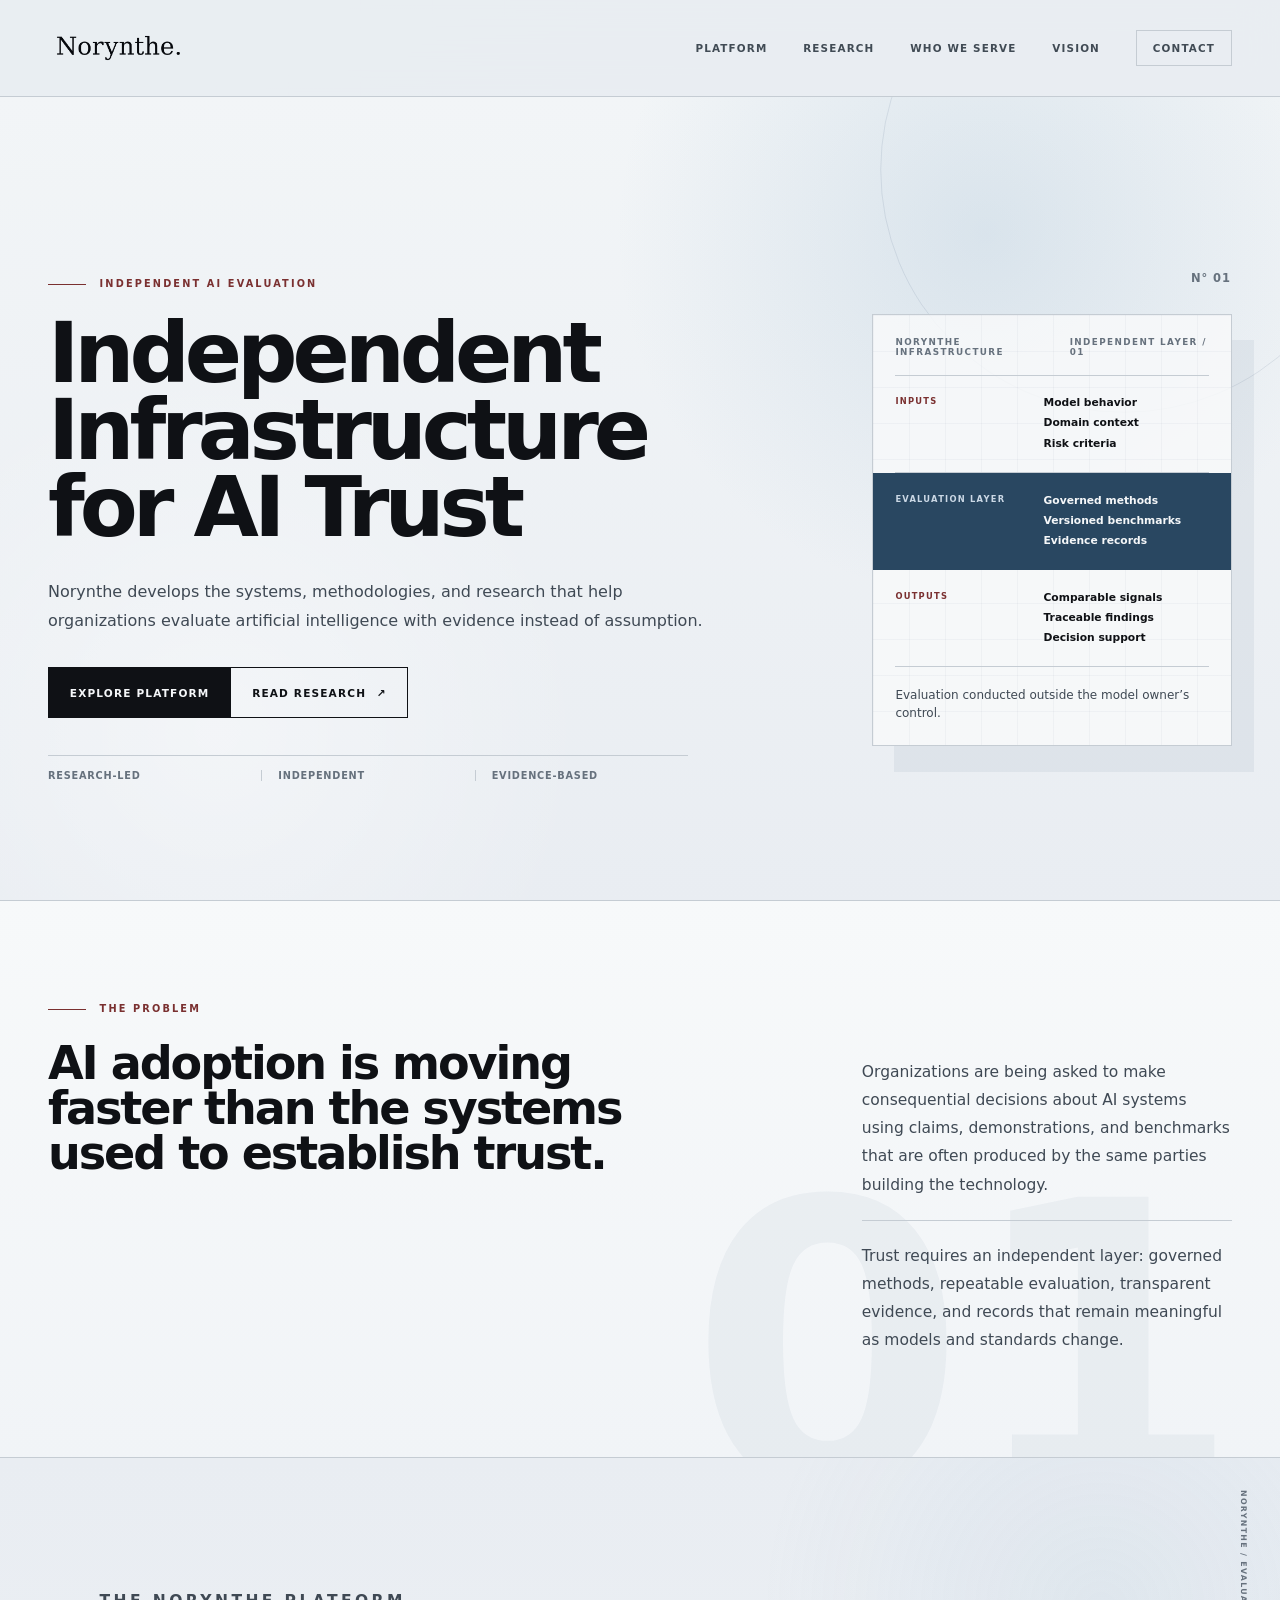
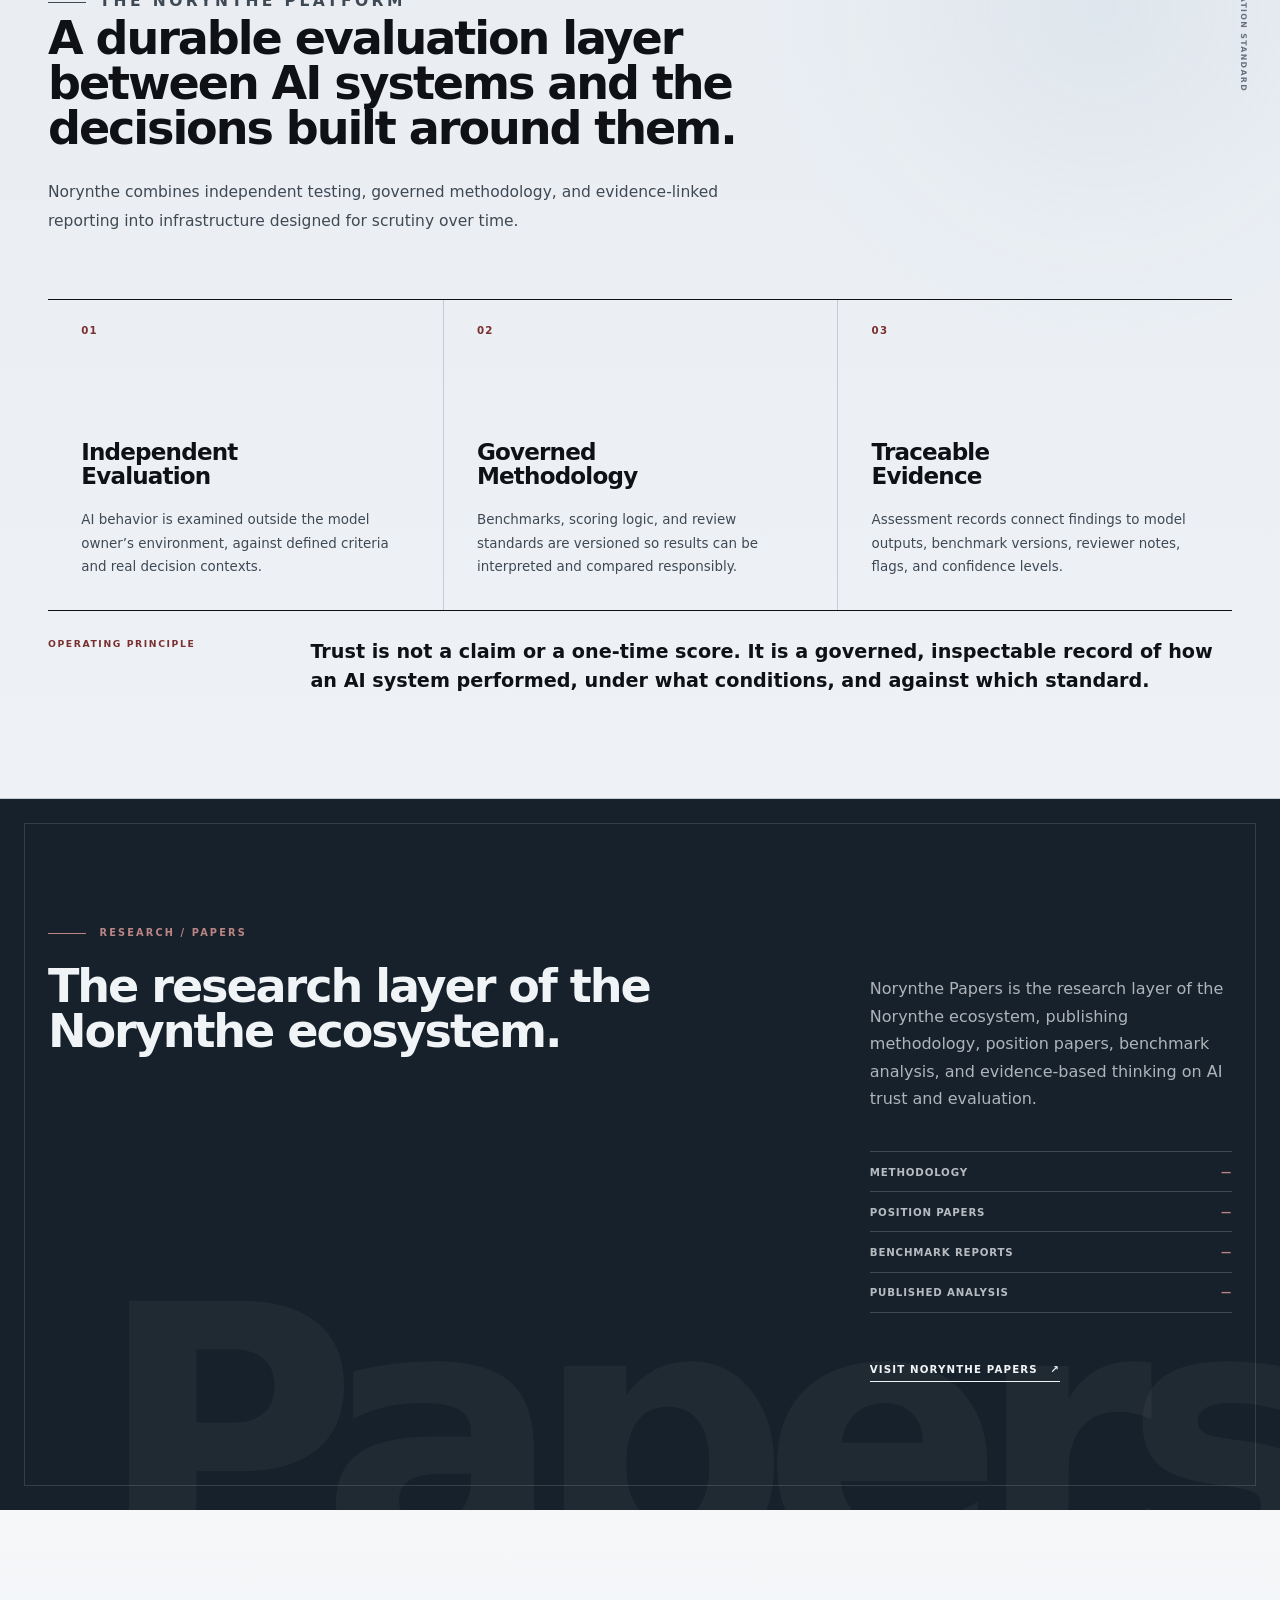
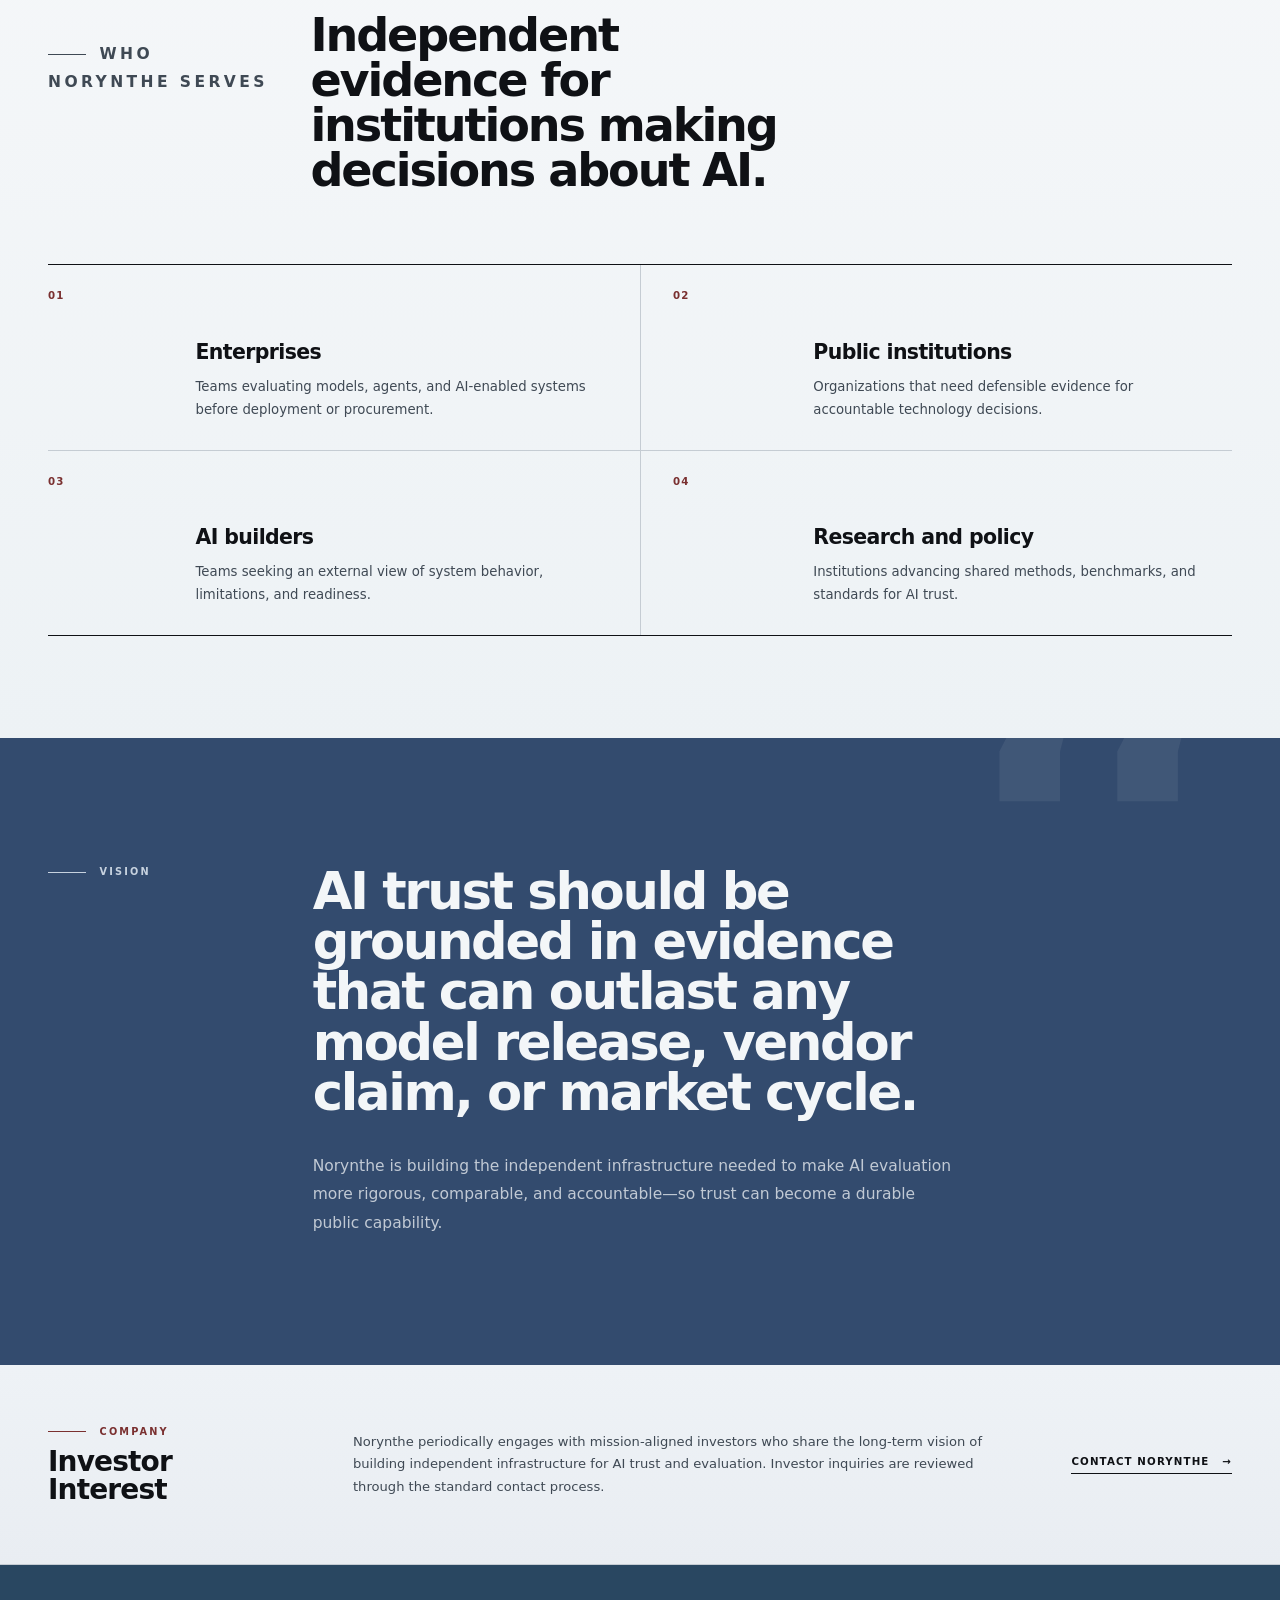
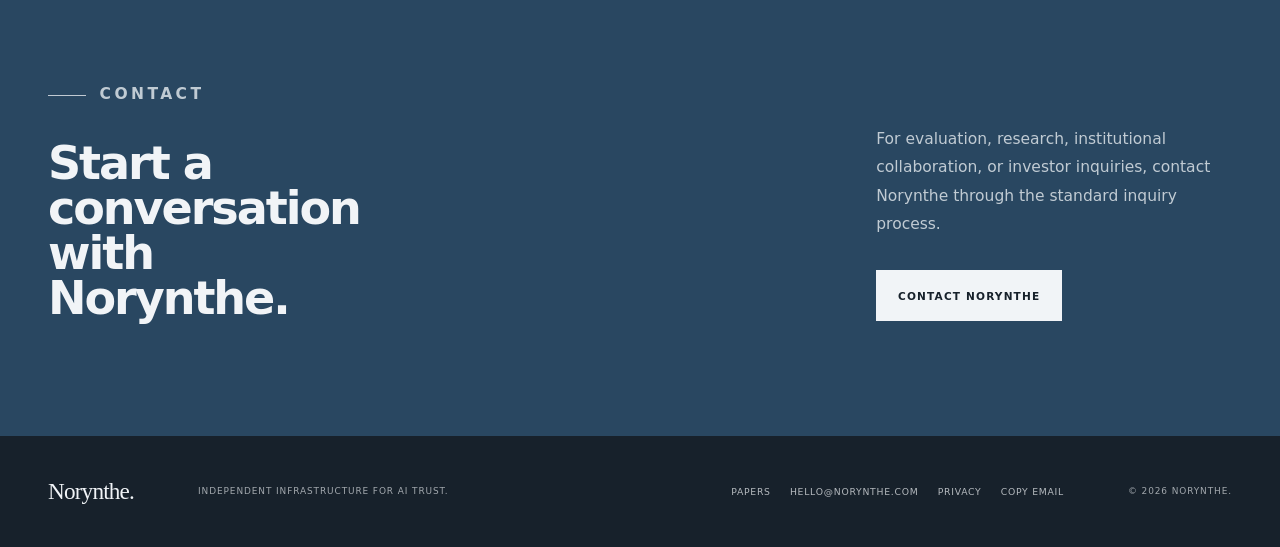
==== index.html @ 800028ca "Refresh Norynthe public ecosystem site" ====
<!DOCTYPE html>
<html lang="en">
<head>
  <meta charset="UTF-8">
  <meta name="viewport" content="width=device-width, initial-scale=1.0">
  <title>Norynthe. | Independent Infrastructure for AI Trust</title>
  <meta name="description" content="Norynthe develops independent systems, methodologies, and research that help organizations evaluate artificial intelligence with evidence instead of assumption.">
  <meta name="robots" content="index, follow, max-image-preview:large">
  <meta name="theme-color" content="#E9EDF2">
  <meta name="application-name" content="Norynthe.">
  <link rel="canonical" href="https://www.norynthe.com/">

  <meta property="og:type" content="website">
  <meta property="og:site_name" content="Norynthe.">
  <meta property="og:title" content="Norynthe. | Independent Infrastructure for AI Trust">
  <meta property="og:description" content="Independent systems, methodologies, and research for evaluating artificial intelligence with evidence instead of assumption.">
  <meta property="og:url" content="https://www.norynthe.com/">
  <meta property="og:image" content="https://www.norynthe.com/norynthe-social-card.png">
  <meta property="og:image:secure_url" content="https://www.norynthe.com/norynthe-social-card.png">
  <meta property="og:image:alt" content="Norynthe. independent AI evaluation and trust scoring">
  <meta property="og:image:width" content="1200">
  <meta property="og:image:height" content="630">

  <meta name="twitter:card" content="summary_large_image">
  <meta name="twitter:title" content="Norynthe. | Independent Infrastructure for AI Trust">
  <meta name="twitter:description" content="Independent systems, methodologies, and research for evaluating artificial intelligence with evidence instead of assumption.">
  <meta name="twitter:image" content="https://www.norynthe.com/norynthe-social-card.png">

  <link rel="icon" href="/favicon.png">
  <link rel="apple-touch-icon" href="/favicon.png">
  <link rel="manifest" href="/site.webmanifest">

  <script type="application/ld+json">
{
  "@context": "https://schema.org",
  "@graph": [
    {
      "@type": "Organization",
      "@id": "https://www.norynthe.com/#organization",
      "name": "Norynthe.",
      "alternateName": ["Norynthe", "Norynthe AI", "Norynthe.Score"],
      "url": "https://www.norynthe.com/",
      "logo": {
        "@type": "ImageObject",
        "@id": "https://www.norynthe.com/#logo",
        "url": "https://www.norynthe.com/Norynthe_master.png",
        "contentUrl": "https://www.norynthe.com/Norynthe_master.png",
        "width": 1039,
        "height": 263,
        "caption": "Norynthe. logo"
      },
      "image": {
        "@type": "ImageObject",
        "@id": "https://www.norynthe.com/#social-card",
        "url": "https://www.norynthe.com/norynthe-social-card.png",
        "contentUrl": "https://www.norynthe.com/norynthe-social-card.png",
        "width": 1200,
        "height": 630,
        "caption": "Norynthe. independent AI evaluation and trust scoring"
      },
      "description": "Norynthe develops independent systems, methodologies, and research that help organizations evaluate artificial intelligence with evidence instead of assumption.",
      "slogan": "Independent infrastructure for AI trust.",
      "foundingDate": "2026",
      "email": "mailto:hello@norynthe.com",
      "areaServed": "Global",
      "knowsAbout": [
        "Artificial Intelligence",
        "AI evaluation",
        "AI governance",
        "AI trust scoring",
        "Outside-the-model evaluation",
        "Model comparison",
        "Benchmark-driven evaluation",
        "Benchmark bank",
        "Versioned scoring logic",
        "AI assessment records",
        "AI accountability",
        "Model ranking",
        "AI reporting",
        "Trust infrastructure",
        "Governable intelligence"
      ],
      "founder": {
        "@type": "Person",
        "@id": "https://www.alanmotley.com/#person",
        "name": "Alan Motley",
        "url": "https://www.alanmotley.com/",
        "jobTitle": ["Creative Technologist", "AI Systems Strategist", "Engineer", "Founder"],
        "sameAs": [
          "https://www.linkedin.com/in/alanmotley/",
          "https://medium.com/@alanmotley",
          "https://muckrack.com/alanmotley",
          "https://www.instagram.com/alanmotley"
        ]
      },
      "sameAs": [
        "https://www.linkedin.com/company/norynthe",
        "https://papers.norynthe.com/",
        "https://www.alanmotley.com/"
      ],
      "contactPoint": [
        {
          "@type": "ContactPoint",
          "contactType": "general inquiries",
          "email": "hello@norynthe.com",
          "url": "https://www.norynthe.com/"
        }
      ]
    },
    {
      "@type": "SoftwareApplication",
      "@id": "https://www.norynthe.com/#norynthe-score",
      "name": "Norynthe.Score",
      "applicationCategory": "AI Evaluation Software",
      "operatingSystem": "Web",
      "url": "https://www.norynthe.com/",
      "description": "Norynthe.Score is a trust-scoring and model evaluation system for comparing AI models through governed benchmark versions, scoring dimensions, public trust signals, and traceable assessment records.",
      "creator": { "@id": "https://www.norynthe.com/#organization" },
      "publisher": { "@id": "https://www.norynthe.com/#organization" }
    },
    {
      "@type": "Service",
      "@id": "https://www.norynthe.com/#ai-evaluation-service",
      "name": "Independent AI Evaluation and Trust Scoring",
      "serviceType": "AI model evaluation, trust scoring, benchmark comparison, and governance-ready reporting",
      "provider": { "@id": "https://www.norynthe.com/#organization" },
      "areaServed": "Global",
      "description": "Norynthe. provides independent AI evaluation and trust scoring for organizations that need outside-the-model model comparison, benchmark-driven evaluation, traceable assessment records, and accountability signals."
    },
    {
      "@type": "WebSite",
      "@id": "https://www.norynthe.com/#website",
      "url": "https://www.norynthe.com/",
      "name": "Norynthe.",
      "alternateName": ["Norynthe"],
      "publisher": { "@id": "https://www.norynthe.com/#organization" },
      "inLanguage": "en"
    },
    {
      "@type": "WebPage",
      "@id": "https://www.norynthe.com/#webpage",
      "url": "https://www.norynthe.com/",
      "name": "Norynthe. | Independent Infrastructure for AI Trust",
      "description": "Norynthe develops independent systems, methodologies, and research that help organizations evaluate artificial intelligence with evidence instead of assumption.",
      "isPartOf": { "@id": "https://www.norynthe.com/#website" },
      "about": { "@id": "https://www.norynthe.com/#organization" },
      "primaryImageOfPage": { "@id": "https://www.norynthe.com/#social-card" },
      "mainEntity": { "@id": "https://www.norynthe.com/#organization" },
      "inLanguage": "en"
    }
  ]
}
  </script>
  <style>
    :root {
      --bg: #E9EDF2;
      --ink: #0F1115;
      --muted: #58616A;
      --muted-2: #6B747E;
      --slate: #334B6E;
      --pine: #36554A;
      --signal: #7A3030;
      --line: rgba(15, 17, 21, 0.08);
      --logo-width: min(72vw, 640px);
      --hero-measure: min(100%, 980px);
    }

    * { box-sizing: border-box; }

    html,
    body {
      margin: 0;
      min-height: 100%;
      width: 100%;
      color: var(--ink);
      font-family: Inter, ui-sans-serif, system-ui, -apple-system, BlinkMacSystemFont, "Segoe UI", sans-serif;
      background: var(--bg);
    }

    body {
      position: relative;
      overflow-x: hidden;
      background:
        radial-gradient(circle at 72% 18%, rgba(143, 177, 203, 0.20), transparent 30%),
        radial-gradient(circle at 24% 86%, rgba(184, 167, 106, 0.12), transparent 26%),
        radial-gradient(circle at 50% 52%, rgba(255, 255, 255, 0.18), transparent 24%),
        radial-gradient(circle at 50% 50%, rgba(255, 255, 255, 0.34), transparent 42%),
        linear-gradient(180deg, #EFF3F6 0%, #E9EDF2 48%, #EEF2F6 100%);
      isolation: isolate;
    }

    body::before {
      content: "";
      position: fixed;
      inset: 0;
      background-image:
        linear-gradient(rgba(15, 17, 21, 0.018) 1px, transparent 1px),
        linear-gradient(90deg, rgba(15, 17, 21, 0.018) 1px, transparent 1px);
      background-size: 72px 72px;
      opacity: 0.85;
      pointer-events: none;
      z-index: 0;
    }

    .sr-only {
      position: absolute !important;
      width: 1px !important;
      height: 1px !important;
      padding: 0 !important;
      margin: -1px !important;
      overflow: hidden !important;
      clip: rect(0, 0, 0, 0) !important;
      white-space: nowrap !important;
      border: 0 !important;
    }

    .field {
      position: fixed;
      inset: 0;
      overflow: hidden;
      z-index: 0;
      pointer-events: none;
    }

    .page {
      position: relative;
      z-index: 1;
      width: 100%;
      min-height: 100dvh;
      padding: 1rem 1.4rem 1rem;
      display: grid;
      grid-template-rows: auto 1fr auto;
      pointer-events: none;
    }

    .topline,
    .footer {
      display: flex;
      justify-content: space-between;
      align-items: center;
      gap: 1rem;
      font-size: 0.68rem;
      letter-spacing: 0.22em;
      text-transform: uppercase;
      color: var(--muted);
    }

    .topline,
    .hero,
    .footer,
    .lockup,
    .logo-shell,
    .company-surface {
      pointer-events: auto;
    }

    .topline {
      margin-bottom: 0.15rem;
    }

    .topline .status {
      color: var(--signal);
      display: inline-flex;
      align-items: center;
      gap: 0.65rem;
      text-shadow: 0 0 12px rgba(122, 48, 48, 0.08);
    }

    .status-dot {
      width: 8px;
      height: 8px;
      border-radius: 999px;
      background: var(--signal);
      animation: blink 1.2s steps(1, end) infinite;
      box-shadow: 0 0 0 4px rgba(122, 48, 48, 0.06);
    }

    .hero {
      display: grid;
      place-items: center;
      align-content: center;
      min-height: 100%;
      position: relative;
      padding: 0;
    }

    .lockup {
      position: relative;
      display: grid;
      place-items: center;
      gap: 0.9rem;
      text-align: center;
      padding: 0.4rem 1.8rem 0.5rem;
      transform: none;
      width: var(--hero-measure);
    }

    .lockup::before,
    .lockup::after {
      content: "";
      position: absolute;
      top: 50%;
      width: min(10vw, 96px);
      height: 1px;
      background: linear-gradient(90deg, rgba(51, 75, 110, 0.18), transparent);
      opacity: 0.52;
      transform: translateY(-50%);
      pointer-events: none;
    }

    .lockup::before {
      left: -1.2rem;
    }

    .lockup::after {
      right: -1.2rem;
      transform: translateY(-50%) rotate(180deg);
      background: linear-gradient(90deg, rgba(122, 48, 48, 0.18), transparent);
    }

    .logo-shell {
      position: relative;
      display: inline-block;
      line-height: 0;
      isolation: isolate;
    }

    .logo-shell::before {
      content: "";
      position: absolute;
      left: 50%;
      bottom: -16px;
      width: min(44vw, 340px);
      height: 16px;
      transform: translateX(-50%);
      background: radial-gradient(ellipse at center, rgba(15, 17, 21, 0.14), rgba(15, 17, 21, 0) 72%);
      filter: blur(16px);
      z-index: 0;
      pointer-events: none;
    }

    .logo-shell::after {
      content: "";
      position: absolute;
      inset: -1rem -1.8rem;
      border: 1px solid rgba(51, 75, 110, 0.05);
      border-radius: 999px;
      z-index: 0;
      opacity: 0.56;
      animation: breathe 18s ease-in-out infinite;
      pointer-events: none;
      mask-image: radial-gradient(circle at center, transparent 44%, black 78%);
    }

    .logo-wrap {
      position: relative;
      z-index: 2;
      display: inline-flex;
      align-items: flex-end;
      justify-content: center;
    }

    .logo-wrap::before,
    .logo-wrap::after {
      content: "";
      position: absolute;
      top: 50%;
      width: 12px;
      height: 12px;
      transform: translateY(-50%);
      border-radius: 999px;
      border: 1px solid rgba(51, 75, 110, 0.14);
      opacity: 0.45;
    }

    .logo-wrap::before {
      left: -34px;
    }

    .logo-wrap::after {
      right: -34px;
      border-color: rgba(122, 48, 48, 0.16);
    }

    .logo {
      display: block;
      width: var(--logo-width);
      max-width: 100%;
      height: auto;
      object-fit: contain;
      filter: drop-shadow(0 18px 30px rgba(15, 17, 21, 0.06));
    }

    .logo-fallback {
      display: none;
      margin: 0;
      font-size: 5.6rem;
      line-height: 0.9;
      font-weight: 700;
      letter-spacing: 0;
      color: var(--ink);
    }

    .subline {
      max-width: 50rem;
      margin: 0;
      font-size: 0.7rem;
      line-height: 1.48;
      letter-spacing: 0.22em;
      text-transform: uppercase;
      color: var(--muted);
      text-wrap: balance;
      text-shadow: 0 1px 0 rgba(255, 255, 255, 0.2);
    }

    .hero-divider {
      width: min(100%, 540px);
      height: 1px;
      background: linear-gradient(
        90deg,
        rgba(51, 75, 110, 0),
        rgba(51, 75, 110, 0.16) 18%,
        rgba(122, 48, 48, 0.14) 50%,
        rgba(51, 75, 110, 0.16) 82%,
        rgba(51, 75, 110, 0)
      );
      opacity: 0.78;
    }

    .company-surface {
      width: min(calc(100% - 24px), 1040px);
      margin: 0.9rem auto 0;
      padding: 20px 22px 15px;
      border-radius: 28px;
      border: 1px solid var(--line);
      background:
        linear-gradient(180deg, rgba(255,255,255,0.95), rgba(255,255,255,0.885)),
        radial-gradient(circle at top right, rgba(51, 75, 110, 0.05), transparent 30%),
        radial-gradient(circle at bottom left, rgba(122, 48, 48, 0.035), transparent 24%);
      box-shadow:
        0 20px 48px rgba(15, 17, 21, 0.05),
        inset 0 1px 0 rgba(255,255,255,0.65);
      position: relative;
      z-index: 3;
    }

    .company-surface::before {
      content: "";
      position: absolute;
      inset: 0;
      pointer-events: none;
      border-radius: 28px;
      background:
        linear-gradient(180deg, rgba(255,255,255,0.18), rgba(255,255,255,0)),
        radial-gradient(circle at 18% 18%, rgba(255,255,255,0.22), transparent 22%);
    }

    .company-surface-head {
      position: relative;
      z-index: 1;
      display: grid;
      gap: 7px;
      margin: 0 0 14px;
      max-width: 880px;
      text-align: left;
      justify-items: start;
    }

    .company-surface-head h2 {
      margin: 0;
      font-size: 2.35rem;
      line-height: 0.94;
      letter-spacing: 0;
      font-weight: 700;
    }

    .company-surface-head p {
      margin: 0;
      color: #36414e;
      line-height: 1.62;
      font-size: 13px;
      max-width: 62rem;
      text-align: left;
    }

    .company-surface-secondary {
      margin-top: 2px !important;
      color: #44505d !important;
      font-size: 12px !important;
      max-width: 62rem !important;
    }

    .eyebrow {
      font-size: 10px;
      text-transform: uppercase;
      letter-spacing: 0.22em;
      color: var(--muted);
      font-weight: 500;
    }

    .company-surface-grid {
      position: relative;
      z-index: 1;
      display: grid;
      grid-template-columns: repeat(2, minmax(0, 1fr));
      gap: 12px;
      align-items: start;
      max-width: 920px;
      margin: 0;
    }

    .company-card {
      display: grid;
      gap: 8px;
      padding: 15px 14px 12px;
      border-radius: 18px;
      border: 1px solid rgba(15, 17, 21, 0.08);
      background:
        linear-gradient(180deg, rgba(255,255,255,0.92), rgba(255,255,255,0.74)),
        linear-gradient(135deg, rgba(51, 75, 110, 0.03), rgba(54, 85, 74, 0.025));
      box-shadow: 0 10px 22px rgba(15, 17, 21, 0.03);
      transition: transform 180ms ease, box-shadow 180ms ease, border-color 180ms ease, background 180ms ease;
      position: relative;
      overflow: hidden;
      text-decoration: none;
      align-content: start;
      min-height: 118px;
      text-align: left;
    }

    .company-card::after {
      content: "";
      position: absolute;
      inset: auto -12% -22% auto;
      width: 58%;
      height: 48%;
      background: radial-gradient(circle, rgba(51, 75, 110, 0.08), transparent 68%);
      pointer-events: none;
    }

    .company-card:hover {
      transform: translateY(-2px);
      border-color: rgba(51, 75, 110, 0.18);
      box-shadow: 0 14px 28px rgba(15, 17, 21, 0.05);
      background:
        linear-gradient(180deg, rgba(255,255,255,0.97), rgba(255,255,255,0.82)),
        linear-gradient(135deg, rgba(51, 75, 110, 0.04), rgba(54, 85, 74, 0.03));
    }

    .company-card h3 {
      margin: 0;
      font-size: 1rem;
      line-height: 1.05;
      letter-spacing: 0;
      font-weight: 700;
      color: var(--ink);
      position: relative;
      z-index: 1;
    }

    .company-card p {
      margin: 0;
      color: #44505d;
      font-size: 12px;
      line-height: 1.56;
      position: relative;
      z-index: 1;
      max-width: 48ch;
    }

    .company-card-meta {
      margin-top: auto;
      display: inline-flex;
      align-items: center;
      gap: 8px;
      font-size: 9px;
      text-transform: uppercase;
      letter-spacing: 0.12em;
      color: var(--slate);
      font-weight: 700;
      position: relative;
      z-index: 1;
    }

    .card-eyebrow {
      display: inline-flex;
      width: fit-content;
      padding: 5px 8px;
      border-radius: 999px;
      background: rgba(51, 75, 110, 0.08);
      border: 1px solid rgba(51, 75, 110, 0.14);
      color: var(--slate);
      font-size: 8px;
      text-transform: uppercase;
      letter-spacing: 0.16em;
      font-weight: 700;
      position: relative;
      z-index: 1;
    }

    .card-eyebrow.capital {
      background: rgba(122, 48, 48, 0.08);
      border-color: rgba(122, 48, 48, 0.14);
      color: var(--signal);
    }

    .entity-strip {
      position: relative;
      z-index: 1;
      display: flex;
      flex-wrap: wrap;
      justify-content: flex-start;
      gap: 8px;
      max-width: 920px;
      margin: 14px 0 0;
      padding-top: 12px;
      border-top: 1px solid rgba(15, 17, 21, 0.07);
    }

    .entity-strip span {
      display: inline-flex;
      width: fit-content;
      padding: 5px 8px;
      border-radius: 999px;
      background: rgba(51, 75, 110, 0.07);
      border: 1px solid rgba(51, 75, 110, 0.12);
      color: var(--slate);
      font-size: 8px;
      text-transform: uppercase;
      letter-spacing: 0.13em;
      font-weight: 700;
    }

    .entity-strip span:last-child {
      background: rgba(122, 48, 48, 0.07);
      border-color: rgba(122, 48, 48, 0.12);
      color: var(--signal);
    }

    .company-surface-links {
      position: relative;
      z-index: 1;
      display: flex;
      flex-wrap: wrap;
      justify-content: flex-start;
      gap: 14px;
      margin-top: 13px;
    }

    .company-surface-links a {
      color: var(--signal);
      font-size: 9px;
      text-transform: uppercase;
      letter-spacing: 0.14em;
      font-weight: 700;
      text-decoration: none;
    }

    .company-surface-links a:hover {
      text-decoration: underline;
    }

    .footer {
      align-items: end;
      font-size: 0.62rem;
      letter-spacing: 0.12em;
      color: var(--muted-2);
      margin-top: 0;
      padding-top: 1rem;
    }

    .footer .contact::before {
      content: "";
      display: block;
      width: min(18vw, 160px);
      height: 1px;
      margin: 0 0 0.9rem auto;
      background: linear-gradient(90deg, transparent, rgba(122, 48, 48, 0.18));
    }

    .footer a {
      color: inherit;
      text-decoration: none;
    }

    .footer button {
      appearance: none;
      border: 0;
      background: transparent;
      color: inherit;
      font: inherit;
      letter-spacing: inherit;
      text-transform: inherit;
      padding: 0;
      cursor: pointer;
    }

    .footer a:hover {
      text-decoration: underline;
    }

    .footer button:hover {
      text-decoration: underline;
    }

    @keyframes blink {
      0%, 48% { opacity: 1; }
      49%, 100% { opacity: 0.18; }
    }

    @keyframes drift {
      from { transform: translate3d(-2.4%, -1.6%, 0) scale(1.03); }
      to { transform: translate3d(2.4%, 1.6%, 0) scale(1.07); }
    }

    @keyframes cloudShift {
      from { transform: translate3d(-3.2%, -1.8%, 0) scale(1.03); }
      to { transform: translate3d(3.6%, 1.8%, 0) scale(1.08); }
    }

    @keyframes cloudShiftSlow {
      from { transform: translate3d(2.2%, 0.2%, 0) scale(1.03); }
      to { transform: translate3d(-2.4%, -0.8%, 0) scale(1.06); }
    }

    @keyframes cloudShiftReverse {
      from { transform: translate3d(2.8%, -1.2%, 0) scale(1.02); }
      to { transform: translate3d(-3.1%, 1.4%, 0) scale(1.06); }
    }

    @keyframes scan {
      from { transform: translateY(-130%); }
      to { transform: translateY(420%); }
    }

    @keyframes scanX {
      from { transform: translateX(0); }
      to { transform: translateX(760%); }
    }

    @keyframes horizonShift {
      from { transform: translateX(-50%) translateY(0); }
      to { transform: translateX(-50%) translateY(1.4%); }
    }

    @keyframes breathe {
      0%, 100% { opacity: 0.45; }
      50% { opacity: 0.72; }
    }

    @keyframes grainShift {
      from { transform: translate3d(-1.2%, 0.8%, 0); }
      to { transform: translate3d(1.4%, -1%, 0); }
    }

    @media (prefers-reduced-motion: reduce) {
      *,
      *::before,
      *::after {
        animation-duration: 0.01ms !important;
        animation-iteration-count: 1 !important;
        transition-duration: 0.01ms !important;
      }
    }

    @media (max-width: 1180px) {
      :root {
        --logo-width: min(66vw, 540px);
      }

      .page {
        padding: 0.9rem 1rem 1rem;
      }

      .hero {
        padding: 0;
      }

      .lockup {
        padding: 0.3rem 1rem 0.45rem;
      }

      .subline {
        max-width: 44rem;
        font-size: 0.64rem;
        letter-spacing: 0.17em;
      }

      .hero-divider {
        width: min(100%, 460px);
      }

      .company-surface {
        width: min(calc(100% - 20px), 980px);
        margin: 0.95rem auto 0;
        padding: 18px 18px 14px;
      }

      .company-surface-head h2 {
        font-size: 2.1rem;
      }

      .company-surface-head p {
        font-size: 12px;
      }

      .company-card {
        padding: 14px 12px 11px;
        min-height: 110px;
      }

      .company-card h3 {
        font-size: 0.94rem;
      }

      .company-card p {
        font-size: 11px;
      }
    }

    @media (max-width: 980px) {
      .company-surface-grid {
        grid-template-columns: 1fr;
      }

      .company-surface {
        width: min(calc(100% - 16px), 760px);
      }
    }

    @media (max-width: 760px) {
      :root {
        --logo-width: min(88vw, 480px);
      }

      body::before,
      .cloud-band,
      .cloud-band-secondary,
      .cloud-floor,
      .horizon-haze,
      .scan,
      .scan-vertical,
      .lockup::before,
      .lockup::after,
      .logo-shell::before,
      .logo-shell::after {
        display: none;
      }

      .page {
        padding: 0.9rem 0.75rem 0.9rem;
      }

      .topline,
      .footer {
        font-size: 0.56rem;
        letter-spacing: 0.12em;
      }

      .hero {
        padding: 0.2rem 0 0;
      }

      .subline {
        width: min(94vw, 28rem);
        font-size: 0.64rem;
        letter-spacing: 0.13em;
      }

      .hero-divider {
        width: min(100%, 320px);
      }

      .company-surface {
        width: min(calc(100% - 8px), 1200px);
        padding: 16px 14px 12px;
        margin: 0.85rem auto 0;
      }

      .company-surface-head h2 {
        font-size: 1.75rem;
      }

      .entity-strip {
        gap: 6px;
      }

      .company-surface-links {
        gap: 10px;
      }

      .footer {
        flex-direction: column;
        align-items: center;
        text-align: center;
        gap: 0.8rem;
      }

      .footer .contact::before {
        margin: 0 auto 0.85rem;
        background: linear-gradient(90deg, transparent, rgba(122, 48, 48, 0.18), transparent);
      }
    }

    /* Homepage refinement pass */
    :root {
      --logo-width: min(70vw, 360px);
      --max-width: 1120px;
      --surface: rgba(255, 255, 255, 0.84);
      --surface-solid: #FBFCFD;
      --shadow-soft: 0 28px 80px rgba(15, 17, 21, 0.08);
    }

    body {
      background:
        linear-gradient(180deg, #F5F7F9 0%, #E9EDF2 54%, #F1F4F7 100%);
    }

    body::before {
      background-size: 64px 64px;
      opacity: 0.46;
    }

    .field {
      display: none;
    }

    .page {
      width: min(calc(100% - 48px), var(--max-width));
      min-height: 100dvh;
      margin: 0 auto;
      padding: 26px 0 34px;
      display: grid;
      grid-template-rows: auto 1fr auto;
      gap: 26px;
      pointer-events: auto;
    }

    .topline {
      margin: 0;
      padding: 0;
      letter-spacing: 0;
      text-transform: none;
      color: var(--muted);
    }

    .topline a {
      color: inherit;
      text-decoration: none;
    }

    .topline-brand {
      display: inline-flex;
      align-items: center;
      color: var(--ink);
      font-size: 1.28rem;
      line-height: 1;
      font-weight: 800;
      letter-spacing: 0;
    }

    .topline-logo {
      display: block;
      width: 140px;
      max-width: 28vw;
      height: auto;
    }

    .topline-nav {
      display: flex;
      justify-content: flex-end;
      align-items: center;
      flex-wrap: wrap;
      gap: 8px;
    }

    .topline-nav a,
    .hero-actions a {
      display: inline-flex;
      align-items: center;
      justify-content: center;
      min-height: 38px;
      padding: 0 14px;
      border-radius: 999px;
      border: 1px solid rgba(15, 17, 21, 0.1);
      background: rgba(255, 255, 255, 0.72);
      box-shadow: 0 10px 24px rgba(15, 17, 21, 0.035);
      color: #27313B;
      font-size: 0.62rem;
      font-weight: 800;
      letter-spacing: 0.13em;
      line-height: 1;
      text-transform: uppercase;
      text-decoration: none;
      transition: transform 160ms ease, border-color 160ms ease, box-shadow 160ms ease, background 160ms ease;
    }

    .topline-nav a:hover,
    .hero-actions a:hover {
      transform: translateY(-1px);
      border-color: rgba(51, 75, 110, 0.22);
      background: rgba(255, 255, 255, 0.94);
      box-shadow: 0 14px 30px rgba(15, 17, 21, 0.055);
    }

    .hero {
      min-height: 0;
      place-items: stretch;
      align-content: start;
      padding: 52px 44px 44px;
      border: 1px solid var(--line);
      border-radius: 30px;
      background:
        linear-gradient(180deg, rgba(255, 255, 255, 0.92), rgba(255, 255, 255, 0.78)),
        linear-gradient(135deg, rgba(51, 75, 110, 0.05), rgba(54, 85, 74, 0.035));
      box-shadow: var(--shadow-soft);
      overflow: hidden;
    }

    .lockup {
      width: 100%;
      padding: 0;
      place-items: start;
      gap: 18px;
      text-align: left;
    }

    .lockup::before,
    .lockup::after,
    .logo-shell::after,
    .logo-wrap::before,
    .logo-wrap::after,
    .company-surface::before,
    .company-card::after {
      display: none;
    }

    .logo-shell::before {
      left: 0;
      bottom: -10px;
      width: min(32vw, 260px);
      height: 18px;
      transform: none;
      opacity: 0.55;
    }

    .logo-wrap {
      justify-content: flex-start;
    }

    .logo {
      width: var(--logo-width);
      filter: drop-shadow(0 15px 22px rgba(15, 17, 21, 0.055));
    }

    .logo-fallback {
      font-size: 5.6rem;
      letter-spacing: 0;
    }

    .subline {
      width: auto;
      max-width: none;
      margin: 2px 0 -6px;
      color: var(--slate);
      font-size: 0.68rem;
      font-weight: 800;
      letter-spacing: 0.21em;
      text-align: left;
    }

    .hero-divider {
      display: none;
      width: 100%;
      margin: 0;
    }

    .hero-copy {
      display: grid;
      gap: 16px;
      max-width: 850px;
    }

    .hero-copy h1 {
      margin: 0;
      max-width: 13.8ch;
      color: var(--ink);
      font-size: 5.15rem;
      font-weight: 800;
      letter-spacing: 0;
      line-height: 0.94;
    }

    .hero-copy p {
      margin: 0;
      max-width: 62ch;
      color: #2F3A45;
      font-size: 1.12rem;
      line-height: 1.66;
    }

    .hero-actions {
      display: flex;
      flex-wrap: wrap;
      gap: 10px;
      margin-top: 2px;
    }

    .hero-actions a {
      min-height: 42px;
      padding: 0 16px;
    }

    .hero-actions .primary {
      border-color: rgba(122, 48, 48, 0.2);
      background: #15191F;
      color: #FFFFFF;
      box-shadow: 0 16px 34px rgba(15, 17, 21, 0.12);
    }

    .hero-actions .primary:hover {
      background: #0F1115;
      border-color: rgba(15, 17, 21, 0.44);
    }

    .company-surface {
      width: 100%;
      margin: 20px 0 0;
      padding: 0;
      border: 0;
      border-radius: 0;
      background: transparent;
      box-shadow: none;
    }

    .company-surface-head {
      gap: 8px;
      max-width: 830px;
      margin: 0 0 18px;
    }

    .company-surface-head h2 {
      font-size: 2.1rem;
      line-height: 1.08;
      letter-spacing: 0;
    }

    .company-surface-head p,
    .company-surface-secondary {
      color: #36414E !important;
      font-size: 0.91rem !important;
      line-height: 1.62 !important;
      max-width: 68ch !important;
    }

    .eyebrow {
      color: var(--signal);
      font-size: 0.62rem;
      font-weight: 800;
      letter-spacing: 0.2em;
    }

    .company-surface-grid {
      max-width: none;
      grid-template-columns: repeat(6, minmax(0, 1fr));
      gap: 14px;
    }

    .company-card {
      grid-column: span 2;
      min-height: 172px;
      padding: 18px;
      border-radius: 16px;
      background: rgba(255, 255, 255, 0.74);
      border-color: rgba(15, 17, 21, 0.09);
      box-shadow: 0 12px 28px rgba(15, 17, 21, 0.035);
    }

    .company-card:nth-child(n + 4) {
      grid-column: span 3;
    }

    .company-card h3 {
      font-size: 1.08rem;
      line-height: 1.08;
      letter-spacing: 0;
    }

    .company-card p {
      color: #3E4A55;
      font-size: 0.82rem;
      line-height: 1.58;
    }

    .card-eyebrow {
      border-radius: 999px;
      background: rgba(51, 75, 110, 0.07);
      font-size: 0.5rem;
    }

    .company-card-meta {
      color: #334B6E;
      font-size: 0.55rem;
    }

    .entity-strip {
      max-width: none;
      margin-top: 16px;
      padding-top: 16px;
    }

    .entity-strip span {
      background: rgba(255, 255, 255, 0.62);
      font-size: 0.5rem;
    }

    .company-surface-links {
      gap: 16px;
      margin-top: 16px;
    }

    .company-surface-links a {
      color: #5E2A2A;
      font-size: 0.57rem;
      letter-spacing: 0.14em;
    }

    .footer {
      margin: 0;
      padding-top: 22px;
      border-top: 1px solid rgba(15, 17, 21, 0.08);
      align-items: center;
      line-height: 1.6;
    }

    .footer .contact::before {
      display: none;
    }

    @media (max-width: 980px) {
      .page {
        width: min(calc(100% - 32px), var(--max-width));
        padding-top: 20px;
      }

      .topline {
        align-items: flex-start;
        gap: 14px;
      }

      .topline-nav {
        justify-content: flex-end;
      }

      .hero {
        padding: 34px;
        border-radius: 26px;
      }

      .hero-copy h1 {
        max-width: 13ch;
        font-size: 4.2rem;
      }

      .company-surface-grid {
        grid-template-columns: repeat(2, minmax(0, 1fr));
      }

      .company-card,
      .company-card:nth-child(n + 4) {
        grid-column: auto;
      }
    }

    @media (max-width: 680px) {
      body::before {
        display: none;
      }

      .page {
        width: min(calc(100% - 24px), var(--max-width));
        padding: 16px 0 24px;
        gap: 18px;
      }

      .topline {
        display: grid;
        justify-items: start;
      }

      .topline-nav {
        justify-content: flex-start;
      }

      .topline-nav a {
        min-height: 35px;
        padding: 0 11px;
        font-size: 0.55rem;
      }

      .topline-logo {
        width: 129px;
      }

      .hero {
        padding: 26px 20px;
        border-radius: 22px;
      }

      .logo {
        width: min(76vw, 310px);
      }

      .subline {
        font-size: 0.6rem;
        letter-spacing: 0.17em;
      }

      .hero-copy h1 {
        max-width: 11ch;
        font-size: 3.2rem;
      }

      .hero-copy p {
        font-size: 0.98rem;
      }

      .hero-actions {
        width: 100%;
      }

      .hero-actions a {
        flex: 1 1 100%;
        min-height: 42px;
      }

      .company-surface-grid {
        grid-template-columns: 1fr;
      }

      .company-card {
        min-height: 0;
      }

      .footer {
        padding-top: 18px;
      }
    }

    /* Premium institutional pass */
    :root {
      --max-width: 1180px;
      --institutional-blue: #253F63;
      --institutional-green: #31554D;
      --institutional-red: #753334;
      --paper: rgba(255, 255, 255, 0.72);
      --paper-strong: rgba(255, 255, 255, 0.9);
    }

    body {
      background:
        linear-gradient(180deg, #F7F9FB 0%, #E9EEF3 46%, #F2F5F7 100%);
    }

    body::before {
      background-size: 56px 56px;
      opacity: 0.32;
      mask-image: linear-gradient(180deg, black 0%, black 74%, transparent 100%);
    }

    .page {
      width: min(calc(100% - 56px), var(--max-width));
      padding: 30px 0 36px;
      gap: 34px;
    }

    .topline {
      padding-bottom: 18px;
      border-bottom: 1px solid rgba(15, 17, 21, 0.1);
    }

    .topline-logo {
      width: 140px;
      max-width: 32vw;
    }

    .topline-nav {
      gap: 22px;
    }

    .topline-nav a {
      min-height: auto;
      padding: 0;
      border: 0;
      border-radius: 0;
      background: transparent;
      box-shadow: none;
      color: #53606C;
      font-size: 0.62rem;
      letter-spacing: 0.16em;
    }

    .topline-nav a:hover {
      transform: none;
      border-color: transparent;
      background: transparent;
      box-shadow: none;
      color: var(--ink);
    }

    .topline-nav a:last-child {
      min-height: 34px;
      padding: 0 12px;
      border: 1px solid rgba(15, 17, 21, 0.13);
      border-radius: 6px;
      background: rgba(255, 255, 255, 0.48);
      color: #27313B;
    }

    .hero {
      padding: 0;
      border: 0;
      border-radius: 0;
      background: transparent;
      box-shadow: none;
      overflow: visible;
    }

    .lockup {
      display: grid;
      grid-template-columns: minmax(0, 1.02fr) minmax(360px, 0.72fr);
      column-gap: 58px;
      row-gap: 28px;
      align-items: start;
    }

    .subline {
      grid-column: 1;
      margin: 4px 0 -6px;
      color: var(--institutional-blue);
      font-size: 0.66rem;
      letter-spacing: 0.22em;
    }

    .hero-copy {
      grid-column: 1;
      gap: 22px;
    }

    .hero-copy h1 {
      max-width: 12.2ch;
      font-size: 5.65rem;
      line-height: 0.92;
      text-wrap: balance;
    }

    .hero-copy p {
      max-width: 58ch;
      color: #2D3843;
      font-size: 1.08rem;
      line-height: 1.72;
    }

    .hero-actions {
      gap: 0;
      margin-top: 10px;
      border-top: 1px solid rgba(15, 17, 21, 0.1);
      border-bottom: 1px solid rgba(15, 17, 21, 0.1);
      width: min(100%, 520px);
    }

    .hero-actions a {
      min-height: 50px;
      padding: 0 18px;
      border: 0;
      border-radius: 0;
      background: transparent;
      box-shadow: none;
      color: #2F3A45;
      justify-content: flex-start;
      flex: 1 1 0;
    }

    .hero-actions a + a {
      border-left: 1px solid rgba(15, 17, 21, 0.1);
    }

    .hero-actions a:hover {
      transform: none;
      background: rgba(255, 255, 255, 0.48);
      box-shadow: none;
    }

    .hero-actions .primary {
      background: transparent;
      color: var(--institutional-red);
      box-shadow: none;
    }

    .hero-actions .primary:hover {
      background: rgba(122, 48, 48, 0.045);
      border-color: transparent;
      color: var(--institutional-red);
    }

    .trust-artifact {
      grid-column: 2;
      grid-row: 1 / span 2;
      align-self: stretch;
      min-height: 520px;
      padding: 24px;
      border: 1px solid rgba(15, 17, 21, 0.12);
      border-radius: 8px;
      background:
        linear-gradient(180deg, var(--paper-strong), rgba(255, 255, 255, 0.68)),
        linear-gradient(135deg, rgba(37, 63, 99, 0.05), rgba(49, 85, 77, 0.035));
      box-shadow: 0 28px 70px rgba(15, 17, 21, 0.08);
      display: grid;
      gap: 22px;
      position: relative;
      overflow: hidden;
    }

    .trust-artifact::before {
      content: "";
      position: absolute;
      inset: 0;
      background-image:
        linear-gradient(rgba(37, 63, 99, 0.045) 1px, transparent 1px),
        linear-gradient(90deg, rgba(37, 63, 99, 0.045) 1px, transparent 1px);
      background-size: 34px 34px;
      mask-image: linear-gradient(180deg, black 0%, transparent 82%);
      pointer-events: none;
    }

    .trust-artifact > * {
      position: relative;
      z-index: 1;
    }

    .artifact-top {
      display: flex;
      justify-content: space-between;
      align-items: start;
      gap: 18px;
      padding-bottom: 18px;
      border-bottom: 1px solid rgba(15, 17, 21, 0.1);
    }

    .artifact-kicker,
    .artifact-id,
    .record-row span,
    .trace-label,
    .score-note {
      color: #596571;
      font-size: 0.58rem;
      font-weight: 800;
      letter-spacing: 0.16em;
      line-height: 1.4;
      text-transform: uppercase;
    }

    .artifact-top strong {
      display: block;
      margin-top: 8px;
      color: var(--ink);
      font-size: 1.1rem;
      line-height: 1.1;
    }

    .artifact-id {
      color: var(--institutional-red);
      text-align: right;
    }

    .score-block {
      display: grid;
      grid-template-columns: auto 1fr;
      gap: 18px;
      align-items: end;
      padding-bottom: 4px;
    }

    .score-value {
      color: var(--ink);
      font-size: 5rem;
      font-weight: 800;
      letter-spacing: 0;
      line-height: 0.86;
    }

    .score-context {
      display: grid;
      gap: 10px;
      padding-bottom: 5px;
    }

    .score-context strong {
      color: #26313B;
      font-size: 1rem;
      line-height: 1.25;
    }

    .score-axis {
      display: grid;
      grid-template-columns: 0.54fr 0.28fr 0.18fr;
      height: 8px;
      border: 1px solid rgba(15, 17, 21, 0.08);
      background: rgba(255, 255, 255, 0.66);
    }

    .score-axis span:nth-child(1) {
      background: rgba(49, 85, 77, 0.72);
    }

    .score-axis span:nth-child(2) {
      background: rgba(37, 63, 99, 0.46);
    }

    .score-axis span:nth-child(3) {
      background: rgba(117, 51, 52, 0.42);
    }

    .trace-panel {
      border-top: 1px solid rgba(15, 17, 21, 0.1);
      border-bottom: 1px solid rgba(15, 17, 21, 0.1);
      padding: 18px 0 16px;
    }

    .signal-trace {
      display: block;
      width: 100%;
      height: auto;
    }

    .record-stack {
      display: grid;
      gap: 10px;
    }

    .record-row {
      display: grid;
      grid-template-columns: 1fr auto;
      gap: 16px;
      align-items: center;
      padding: 11px 0;
      border-bottom: 1px solid rgba(15, 17, 21, 0.08);
    }

    .record-row:last-child {
      border-bottom: 0;
    }

    .record-row strong {
      color: #172029;
      font-size: 0.92rem;
      line-height: 1.25;
    }

    .record-row span {
      color: var(--institutional-blue);
      text-align: right;
    }

    .company-surface {
      grid-column: 1 / -1;
      margin-top: 40px;
      padding-top: 38px;
      border-top: 1px solid rgba(15, 17, 21, 0.1);
    }

    .company-surface-head {
      max-width: 760px;
      margin-bottom: 24px;
    }

    .company-surface-head h2 {
      font-size: 2.45rem;
      line-height: 1.06;
    }

    .company-surface-head p,
    .company-surface-secondary {
      max-width: 66ch !important;
      color: #33404C !important;
      font-size: 0.95rem !important;
    }

    .eyebrow {
      color: var(--institutional-red);
    }

    .company-surface-grid {
      grid-template-columns: repeat(12, minmax(0, 1fr));
      gap: 14px;
    }

    .company-card {
      grid-column: span 4;
      min-height: 204px;
      padding: 20px;
      border-radius: 8px;
      background: rgba(255, 255, 255, 0.58);
      border: 1px solid rgba(15, 17, 21, 0.1);
      border-top: 2px solid rgba(37, 63, 99, 0.28);
      box-shadow: none;
    }

    .company-card:nth-child(n + 4) {
      grid-column: span 6;
    }

    .company-card:hover {
      transform: translateY(-2px);
      background: rgba(255, 255, 255, 0.86);
      border-color: rgba(37, 63, 99, 0.2);
      box-shadow: 0 18px 42px rgba(15, 17, 21, 0.06);
    }

    .card-eyebrow,
    .card-eyebrow.capital {
      padding: 0;
      border: 0;
      border-radius: 0;
      background: transparent;
      color: var(--institutional-blue);
      font-size: 0.54rem;
      letter-spacing: 0.18em;
    }

    .card-eyebrow.capital {
      color: var(--institutional-red);
    }

    .company-card h3 {
      font-size: 1.18rem;
      line-height: 1.12;
    }

    .company-card p {
      font-size: 0.86rem;
      line-height: 1.62;
    }

    .company-card-meta {
      color: var(--institutional-blue);
      font-size: 0.56rem;
      letter-spacing: 0.16em;
    }

    .entity-strip {
      gap: 12px;
      margin-top: 20px;
    }

    .entity-strip span {
      padding: 0 0 8px;
      border: 0;
      border-bottom: 1px solid rgba(37, 63, 99, 0.24);
      border-radius: 0;
      background: transparent;
      color: #43505D;
      font-size: 0.52rem;
    }

    .company-surface-links {
      margin-top: 20px;
      padding-top: 18px;
      border-top: 1px solid rgba(15, 17, 21, 0.08);
    }

    .company-surface-links a {
      color: #532B2C;
    }

    .footer {
      padding-top: 24px;
    }

    @media (max-width: 1040px) {
      .lockup {
        grid-template-columns: 1fr;
        row-gap: 24px;
      }

      .trust-artifact {
        grid-column: 1;
        grid-row: auto;
        min-height: 0;
      }

      .hero-copy h1 {
        max-width: 13ch;
        font-size: 4.45rem;
      }

      .company-card,
      .company-card:nth-child(n + 4) {
        grid-column: span 6;
      }
    }

    @media (max-width: 760px) {
      .page {
        width: min(calc(100% - 28px), var(--max-width));
        gap: 24px;
      }

      .topline {
        gap: 18px;
      }

      .topline-nav {
        gap: 12px 16px;
      }

      .topline-nav a:last-child {
        min-height: auto;
        padding: 0;
        border: 0;
        background: transparent;
      }

      .hero-copy h1 {
        max-width: 11.6ch;
        font-size: 3.35rem;
        line-height: 0.96;
      }

      .hero-actions {
        display: grid;
        width: 100%;
      }

      .hero-actions a {
        flex: auto;
      }

      .hero-actions a + a {
        border-left: 0;
        border-top: 1px solid rgba(15, 17, 21, 0.1);
      }

      .trust-artifact {
        padding: 18px;
      }

      .score-block {
        grid-template-columns: 1fr;
        gap: 12px;
      }

      .score-value {
        font-size: 4.3rem;
      }

      .company-surface {
        margin-top: 26px;
        padding-top: 26px;
      }

      .company-surface-head h2 {
        font-size: 2rem;
      }

      .company-surface-grid {
        grid-template-columns: 1fr;
      }

      .company-card,
      .company-card:nth-child(n + 4) {
        grid-column: auto;
      }
    }

    /* Design pass: evidence system detailing */
    .hero-proof {
      display: grid;
      grid-template-columns: repeat(3, minmax(0, 1fr));
      width: min(100%, 620px);
      margin-top: 4px;
      border-top: 1px solid rgba(15, 17, 21, 0.1);
      border-bottom: 1px solid rgba(15, 17, 21, 0.1);
    }

    .hero-proof span {
      display: grid;
      gap: 6px;
      min-height: 82px;
      padding: 16px 16px 14px 0;
      color: #3D4954;
      font-size: 0.72rem;
      font-weight: 700;
      letter-spacing: 0.04em;
      line-height: 1.35;
      text-transform: uppercase;
    }

    .hero-proof span + span {
      padding-left: 16px;
      border-left: 1px solid rgba(15, 17, 21, 0.1);
    }

    .hero-proof strong {
      color: var(--institutional-red);
      font-size: 0.58rem;
      font-weight: 800;
      letter-spacing: 0.18em;
      line-height: 1;
    }

    .trust-artifact {
      border-top: 3px solid rgba(37, 63, 99, 0.5);
    }

    .trust-artifact::after {
      content: "";
      position: absolute;
      inset: 14px;
      border: 1px solid rgba(15, 17, 21, 0.055);
      border-top: 0;
      pointer-events: none;
    }

    .score-value {
      position: relative;
      padding-right: 0;
      padding-bottom: 16px;
    }

    .score-value::after {
      content: "/100";
      position: absolute;
      left: 4px;
      bottom: 0;
      color: #596571;
      font-size: 0.58rem;
      font-weight: 800;
      letter-spacing: 0.14em;
      line-height: 1;
    }

    .trace-panel {
      background:
        linear-gradient(180deg, rgba(255, 255, 255, 0.22), rgba(255, 255, 255, 0)),
        linear-gradient(90deg, rgba(49, 85, 77, 0.06), transparent 36%, rgba(117, 51, 52, 0.05));
      margin-inline: -4px;
      padding-inline: 4px;
    }

    .company-surface-grid {
      counter-reset: surface-card;
    }

    .company-card {
      counter-increment: surface-card;
      position: relative;
      padding-top: 44px;
    }

    .company-card::before {
      content: "0" counter(surface-card);
      position: absolute;
      top: 18px;
      right: 18px;
      color: rgba(37, 63, 99, 0.55);
      font-size: 0.62rem;
      font-weight: 800;
      letter-spacing: 0.14em;
      line-height: 1;
    }

    .company-card:nth-child(2)::before,
    .company-card:nth-child(3)::before {
      color: rgba(117, 51, 52, 0.56);
    }

    .company-card h3 {
      max-width: 18rem;
    }

    .company-card-meta::after {
      content: "";
      width: 28px;
      height: 1px;
      background: currentColor;
      opacity: 0.45;
    }

    @media (max-width: 760px) {
      .hero-proof {
        grid-template-columns: 1fr;
      }

      .hero-proof span {
        min-height: 0;
        padding: 13px 0;
      }

      .hero-proof span + span {
        padding-left: 0;
        border-left: 0;
        border-top: 1px solid rgba(15, 17, 21, 0.1);
      }

      .trust-artifact::after {
        display: none;
      }

      .company-card {
        padding-top: 40px;
      }
    }

    /* Final premium pass */
    .trust-artifact,
    .score-axis,
    .signal-trace .trace-line {
      animation: none;
      opacity: 1;
      transform: none;
      stroke-dasharray: none;
      stroke-dashoffset: 0;
    }

    .hero-copy h1 {
      text-wrap: balance;
    }

    .standard-ledger {
      margin-top: 24px;
      padding: 24px 0 0;
      border-top: 1px solid rgba(15, 17, 21, 0.1);
      display: grid;
      grid-template-columns: minmax(220px, 0.38fr) minmax(0, 1fr);
      gap: 24px;
      align-items: start;
    }

    .standard-ledger h3 {
      margin: 8px 0 0;
      max-width: 10ch;
      color: var(--ink);
      font-size: 2.1rem;
      line-height: 1;
    }

    .standard-ledger p {
      margin: 12px 0 0;
      color: #3B4651;
      font-size: 0.92rem;
      line-height: 1.62;
    }

    .ledger-grid {
      border-top: 1px solid rgba(15, 17, 21, 0.12);
    }

    .ledger-row {
      display: grid;
      grid-template-columns: 0.38fr 0.62fr;
      gap: 22px;
      padding: 18px 0;
      border-bottom: 1px solid rgba(15, 17, 21, 0.1);
    }

    .ledger-row span {
      color: var(--institutional-red);
      font-size: 0.56rem;
      font-weight: 800;
      letter-spacing: 0.18em;
      line-height: 1.45;
      text-transform: uppercase;
    }

    .ledger-row strong {
      display: block;
      color: var(--ink);
      font-size: 1rem;
      line-height: 1.25;
    }

    .ledger-row p {
      max-width: 58ch;
      margin: 6px 0 0;
      font-size: 0.84rem;
      line-height: 1.56;
    }

    .entity-strip {
      margin-top: 24px;
      padding-top: 18px;
      border-top: 1px solid rgba(15, 17, 21, 0.08);
    }

    .closing-panel {
      display: grid;
      grid-template-columns: minmax(0, 1fr) auto;
      gap: 24px;
      align-items: end;
      margin-top: 28px;
      padding: 22px 0 0;
      border-top: 1px solid rgba(15, 17, 21, 0.12);
    }

    .closing-panel strong {
      display: block;
      margin-top: 8px;
      color: var(--ink);
      font-size: 1.42rem;
      line-height: 1.1;
    }

    .closing-panel p {
      max-width: 56ch;
      margin: 9px 0 0;
      color: #3B4651;
      font-size: 0.9rem;
      line-height: 1.58;
    }

    .closing-actions {
      display: flex;
      align-items: center;
      gap: 0;
      border: 1px solid rgba(15, 17, 21, 0.12);
      border-radius: 6px;
      overflow: hidden;
      background: rgba(255, 255, 255, 0.36);
    }

    .closing-actions a {
      display: inline-flex;
      align-items: center;
      justify-content: center;
      min-height: 44px;
      padding: 0 16px;
      color: #27313B;
      font-size: 0.58rem;
      font-weight: 800;
      letter-spacing: 0.15em;
      line-height: 1;
      text-decoration: none;
      text-transform: uppercase;
      white-space: nowrap;
    }

    .closing-actions a + a {
      border-left: 1px solid rgba(15, 17, 21, 0.12);
    }

    .closing-actions a:first-child {
      color: var(--institutional-red);
    }

    .footer {
      display: grid;
      grid-template-columns: 1fr auto;
      gap: 14px 24px;
      padding-top: 26px;
      color: #596571;
    }

    .footer small {
      display: block;
      margin-top: 5px;
      color: #717B84;
      font-size: 0.62rem;
      letter-spacing: 0.12em;
      text-transform: uppercase;
    }

    .footer .contact {
      text-align: right;
    }

    .footer .contact::before {
      display: none;
    }

    @media (max-width: 900px) {
      .standard-ledger,
      .closing-panel,
      .footer {
        grid-template-columns: 1fr;
      }

      .standard-ledger h3 {
        max-width: none;
      }

      .closing-actions {
        width: fit-content;
      }

      .footer .contact {
        text-align: left;
      }
    }

    @media (max-width: 560px) {
      .topline-logo {
        width: 116px;
      }

      .hero-copy h1 {
        font-size: 2.82rem;
      }

      .hero-copy p {
        font-size: 0.96rem;
      }

      .artifact-top {
        display: grid;
      }

      .artifact-id {
        text-align: left;
      }

      .ledger-row {
        grid-template-columns: 1fr;
        gap: 8px;
      }

      .closing-actions {
        width: 100%;
        display: grid;
      }

      .closing-actions a + a {
        border-left: 0;
        border-top: 1px solid rgba(15, 17, 21, 0.12);
      }
    }

    /* Mobile QA pass */
    @media (max-width: 760px) {
      .page {
        width: min(calc(100% - 24px), var(--max-width));
        padding-top: 16px;
      }

      .topline {
        align-items: start;
        padding-bottom: 14px;
      }

      .topline-nav {
        width: 100%;
        display: grid;
        grid-template-columns: repeat(2, minmax(0, 1fr));
        gap: 11px 16px;
      }

      .topline-nav a {
        width: fit-content;
        font-size: 0.55rem;
        line-height: 1.35;
      }

      .lockup {
        row-gap: 20px;
      }

      .subline {
        margin: 0 0 -4px;
        font-size: 0.6rem;
      }

      .hero-copy {
        gap: 17px;
      }

      .hero-copy p {
        max-width: 100%;
      }

      .trust-artifact {
        width: 100%;
        box-shadow: 0 18px 46px rgba(15, 17, 21, 0.07);
      }

      .artifact-top {
        padding-bottom: 14px;
      }

      .score-context,
      .score-note {
        min-width: 0;
      }

      .score-note {
        overflow-wrap: anywhere;
      }

      .record-row {
        grid-template-columns: 1fr;
        gap: 6px;
      }

      .record-row span {
        text-align: left;
      }

      .signal-trace text {
        font-size: 9px;
        letter-spacing: 1.1px;
      }

      .company-surface {
        margin-top: 20px;
      }

      .standard-ledger {
        margin-top: 22px;
        gap: 18px;
      }

      .ledger-row {
        padding: 16px 0;
      }

      .entity-strip {
        gap: 10px 14px;
      }

      .closing-panel {
        gap: 16px;
      }
    }

    @media (max-width: 420px) {
      .hero-copy h1 {
        font-size: 2.52rem;
      }

      .hero-proof span {
        font-size: 0.66rem;
      }

      .score-value {
        font-size: 3.75rem;
      }

      .company-surface-head h2,
      .standard-ledger h3 {
        font-size: 1.78rem;
      }
    }

    /* Atmospheric field: slow cloud movement behind the institutional grid */
    .field {
      display: block;
      position: fixed;
      inset: 0;
      z-index: 0;
      overflow: hidden;
      pointer-events: none;
      opacity: 0.82;
    }

    .wash,
    .cloud-band,
    .cloud-band-secondary,
    .cloud-floor,
    .horizon-haze,
    .field-grain,
    .field-mask {
      position: absolute;
      pointer-events: none;
    }

    .wash {
      inset: -16% -14%;
      background:
        linear-gradient(112deg, rgba(255, 255, 255, 0.62) 0%, transparent 30%, rgba(37, 63, 99, 0.075) 52%, transparent 75%),
        linear-gradient(28deg, transparent 0%, rgba(49, 85, 77, 0.055) 40%, transparent 68%);
      filter: blur(30px);
      opacity: 0.82;
      animation: cloudShiftSlow 48s ease-in-out infinite alternate;
      will-change: transform;
    }

    .cloud-band {
      left: -18%;
      right: -18%;
      top: 9%;
      height: 42%;
      background:
        linear-gradient(100deg, transparent 0%, rgba(255, 255, 255, 0.55) 20%, rgba(214, 224, 233, 0.28) 48%, rgba(255, 255, 255, 0.38) 72%, transparent 100%),
        linear-gradient(180deg, transparent 0%, rgba(37, 63, 99, 0.052) 45%, transparent 100%);
      filter: blur(42px);
      opacity: 0.74;
      animation: cloudShift 56s ease-in-out infinite alternate;
      will-change: transform;
    }

    .cloud-band-secondary {
      left: -22%;
      right: -22%;
      top: 41%;
      height: 38%;
      background:
        linear-gradient(82deg, transparent 0%, rgba(255, 255, 255, 0.42) 22%, rgba(117, 51, 52, 0.045) 48%, rgba(49, 85, 77, 0.055) 70%, transparent 100%);
      filter: blur(46px);
      opacity: 0.58;
      animation: cloudShiftReverse 64s ease-in-out infinite alternate;
      will-change: transform;
    }

    .cloud-floor {
      left: -10%;
      right: -10%;
      bottom: -6%;
      height: 34%;
      background:
        linear-gradient(180deg, transparent 0%, rgba(255, 255, 255, 0.5) 42%, rgba(228, 234, 240, 0.66) 100%);
      filter: blur(24px);
      opacity: 0.72;
      animation: horizonShift 58s ease-in-out infinite alternate;
      will-change: transform;
    }

    .horizon-haze {
      left: 50%;
      bottom: 16%;
      width: 120vw;
      height: 1px;
      transform: translateX(-50%);
      background: linear-gradient(90deg, transparent, rgba(37, 63, 99, 0.22), rgba(117, 51, 52, 0.1), transparent);
      opacity: 0.34;
      animation: horizonShift 44s ease-in-out infinite alternate;
      will-change: transform;
    }

    .field-grain {
      inset: 0;
      background-image:
        linear-gradient(rgba(15, 17, 21, 0.018) 1px, transparent 1px),
        linear-gradient(90deg, rgba(15, 17, 21, 0.014) 1px, transparent 1px);
      background-size: 116px 116px;
      opacity: 0.44;
      animation: grainShift 70s linear infinite alternate;
      will-change: transform;
    }

    .field-mask {
      inset: 0;
      background:
        linear-gradient(180deg, rgba(247, 249, 251, 0.1) 0%, transparent 35%, rgba(242, 245, 247, 0.36) 100%);
    }

    .scan,
    .scan-vertical {
      display: none;
    }

    @media (max-width: 760px) {
      .field {
        opacity: 0.62;
      }

      .cloud-band,
      .cloud-band-secondary {
        filter: blur(34px);
      }
    }

    @media (prefers-reduced-motion: reduce) {
      .wash,
      .cloud-band,
      .cloud-band-secondary,
      .cloud-floor,
      .horizon-haze,
      .field-grain {
        animation: none !important;
        transform: none !important;
      }
    }

    /* Stable ambient strategy: large transform-only atmospheric drift, no opacity pulsing. */
    .field {
      opacity: 1;
      background:
        radial-gradient(circle at 72% 18%, rgba(143, 177, 203, 0.14), transparent 30%),
        radial-gradient(circle at 24% 86%, rgba(184, 167, 106, 0.08), transparent 28%),
        linear-gradient(180deg, rgba(247, 249, 251, 0.72), rgba(233, 237, 242, 0.28));
      contain: paint;
      transform: translateZ(0);
      backface-visibility: hidden;
    }

    .wash,
    .cloud-band,
    .cloud-band-secondary,
    .cloud-floor,
    .horizon-haze,
    .field-grain {
      transform: translate3d(0, 0, 0);
      backface-visibility: hidden;
      will-change: transform;
    }

    .wash {
      inset: -20% -18%;
      background:
        radial-gradient(ellipse at 32% 24%, rgba(255, 255, 255, 0.55), transparent 34%),
        radial-gradient(ellipse at 78% 38%, rgba(37, 63, 99, 0.08), transparent 36%),
        linear-gradient(118deg, rgba(255, 255, 255, 0.48) 0%, transparent 34%, rgba(49, 85, 77, 0.055) 58%, transparent 78%);
      filter: blur(34px);
      opacity: 0.78;
      animation: ambientDriftA 96s cubic-bezier(0.42, 0, 0.58, 1) infinite alternate;
    }

    .cloud-band {
      left: -32%;
      right: -32%;
      top: 4%;
      height: 44%;
      background:
        linear-gradient(104deg, transparent 0%, rgba(255, 255, 255, 0.50) 18%, rgba(213, 223, 232, 0.30) 48%, rgba(255, 255, 255, 0.36) 74%, transparent 100%),
        linear-gradient(180deg, transparent 0%, rgba(37, 63, 99, 0.045) 52%, transparent 100%);
      filter: blur(44px);
      opacity: 0.68;
      animation: ambientDriftB 112s cubic-bezier(0.42, 0, 0.58, 1) infinite alternate;
    }

    .cloud-band-secondary {
      left: -34%;
      right: -34%;
      top: 38%;
      height: 40%;
      background:
        linear-gradient(82deg, transparent 0%, rgba(255, 255, 255, 0.36) 23%, rgba(117, 51, 52, 0.045) 48%, rgba(49, 85, 77, 0.052) 72%, transparent 100%);
      filter: blur(50px);
      opacity: 0.52;
      animation: ambientDriftC 124s cubic-bezier(0.42, 0, 0.58, 1) infinite alternate;
    }

    .cloud-floor {
      left: -18%;
      right: -18%;
      bottom: -8%;
      height: 36%;
      background:
        linear-gradient(180deg, transparent 0%, rgba(255, 255, 255, 0.48) 45%, rgba(228, 234, 240, 0.62) 100%);
      filter: blur(28px);
      opacity: 0.7;
      animation: ambientFloor 118s cubic-bezier(0.42, 0, 0.58, 1) infinite alternate;
    }

    .horizon-haze {
      bottom: 17%;
      opacity: 0.24;
      animation: ambientHorizon 132s cubic-bezier(0.42, 0, 0.58, 1) infinite alternate;
    }

    .field-grain {
      opacity: 0.32;
      animation: ambientGrain 160s linear infinite alternate;
    }

    .scan,
    .scan-vertical {
      display: none !important;
    }

    @keyframes ambientDriftA {
      from { transform: translate3d(-2.5%, -1%, 0) scale(1.04); }
      to { transform: translate3d(2.5%, 1.4%, 0) scale(1.08); }
    }

    @keyframes ambientDriftB {
      from { transform: translate3d(-3.5%, -0.8%, 0) scale(1.02); }
      to { transform: translate3d(3.8%, 1.2%, 0) scale(1.075); }
    }

    @keyframes ambientDriftC {
      from { transform: translate3d(3.2%, 1.2%, 0) scale(1.07); }
      to { transform: translate3d(-3.5%, -1.1%, 0) scale(1.02); }
    }

    @keyframes ambientFloor {
      from { transform: translate3d(-1.8%, 0, 0) scale(1.02); }
      to { transform: translate3d(2.2%, -1.2%, 0) scale(1.05); }
    }

    @keyframes ambientHorizon {
      from { transform: translateX(-50%) translate3d(-1.2%, 0, 0); }
      to { transform: translateX(-50%) translate3d(1.2%, -1%, 0); }
    }

    @keyframes ambientGrain {
      from { transform: translate3d(0, 0, 0); }
      to { transform: translate3d(-42px, 26px, 0); }
    }

    @media (max-width: 760px) {
      .wash,
      .cloud-band,
      .cloud-band-secondary {
        filter: blur(38px);
      }

      .cloud-band-secondary {
        opacity: 0.42;
      }
    }

    @media (prefers-reduced-motion: reduce) {
      .wash,
      .cloud-band,
      .cloud-band-secondary,
      .cloud-floor,
      .horizon-haze,
      .field-grain {
        animation: none !important;
        transform: none !important;
      }
    }

    /* Assessment record motion: deliberate product signal, not decorative blinking. */
    .trust-artifact {
      animation: recordSettle 900ms cubic-bezier(0.2, 0.82, 0.2, 1) 120ms both;
      transform-origin: center right;
    }

    .trust-artifact::before {
      animation: recordGridDrift 34s linear infinite alternate;
      will-change: transform;
    }

    .trust-artifact::after {
      z-index: 2;
      background:
        linear-gradient(104deg, transparent 0%, transparent 38%, rgba(255, 255, 255, 0.32) 48%, transparent 58%, transparent 100%);
      background-size: 240% 100%;
      background-position: 120% 0;
      opacity: 1;
      animation: recordSheen 12s cubic-bezier(0.42, 0, 0.58, 1) 1.6s infinite;
      mix-blend-mode: screen;
    }

    .artifact-top,
    .score-block,
    .trace-panel,
    .record-row {
      animation: recordItemIn 700ms cubic-bezier(0.2, 0.82, 0.2, 1) both;
    }

    .artifact-top {
      animation-delay: 260ms;
    }

    .score-block {
      animation-delay: 420ms;
    }

    .trace-panel {
      animation-delay: 620ms;
    }

    .record-row:nth-child(1) {
      animation-delay: 820ms;
    }

    .record-row:nth-child(2) {
      animation-delay: 960ms;
    }

    .record-row:nth-child(3) {
      animation-delay: 1100ms;
    }

    .artifact-id::before {
      content: "";
      display: inline-block;
      width: 7px;
      height: 7px;
      margin: 0 8px 1px 0;
      border-radius: 999px;
      background: var(--institutional-red);
      box-shadow: 0 0 0 4px rgba(117, 51, 52, 0.07);
      animation: recordStatusPulse 4.8s ease-in-out infinite;
    }

    .score-value {
      animation: scoreResolve 900ms cubic-bezier(0.2, 0.82, 0.2, 1) 480ms both, scoreHold 8s ease-in-out 1.6s infinite;
      transform-origin: left bottom;
    }

    .score-axis {
      overflow: hidden;
    }

    .score-axis span {
      transform-origin: left center;
      transform: scaleX(0);
      animation: axisResolve 920ms cubic-bezier(0.2, 0.82, 0.2, 1) both;
    }

    .score-axis span:nth-child(1) {
      animation-delay: 620ms;
    }

    .score-axis span:nth-child(2) {
      animation-delay: 760ms;
    }

    .score-axis span:nth-child(3) {
      animation-delay: 900ms;
    }

    .signal-trace .trace-line {
      stroke-dasharray: 1;
      stroke-dashoffset: 1;
      animation: traceDrawIn 1.55s cubic-bezier(0.25, 0.82, 0.24, 1) 900ms both;
    }

    .signal-trace .trace-line + .trace-line {
      animation-delay: 1250ms;
    }

    .signal-trace circle {
      transform-box: fill-box;
      transform-origin: center;
      animation: traceNodeWake 820ms cubic-bezier(0.2, 0.82, 0.2, 1) 1.45s both;
    }

    .signal-trace circle:nth-of-type(2) {
      animation-delay: 1.7s;
    }

    .signal-trace circle:nth-of-type(3) {
      animation-delay: 1.95s;
    }

    .signal-trace circle:nth-of-type(4) {
      animation-delay: 2.2s;
    }

    @keyframes recordSettle {
      from { transform: translate3d(0, 14px, 0) scale(0.985); filter: saturate(0.92); }
      to { transform: translate3d(0, 0, 0) scale(1); filter: saturate(1); }
    }

    @keyframes recordItemIn {
      from { opacity: 0; transform: translate3d(0, 10px, 0); }
      to { opacity: 1; transform: translate3d(0, 0, 0); }
    }

    @keyframes recordGridDrift {
      from { transform: translate3d(-10px, -8px, 0); }
      to { transform: translate3d(10px, 8px, 0); }
    }

    @keyframes recordSheen {
      0%, 42% { background-position: 120% 0; }
      68%, 100% { background-position: -120% 0; }
    }

    @keyframes recordStatusPulse {
      0%, 100% { transform: scale(1); box-shadow: 0 0 0 4px rgba(117, 51, 52, 0.07); }
      50% { transform: scale(1.08); box-shadow: 0 0 0 7px rgba(117, 51, 52, 0.04); }
    }

    @keyframes scoreResolve {
      from { opacity: 0; transform: translate3d(-8px, 8px, 0) scale(0.94); }
      to { opacity: 1; transform: translate3d(0, 0, 0) scale(1); }
    }

    @keyframes scoreHold {
      0%, 100% { transform: translate3d(0, 0, 0) scale(1); }
      50% { transform: translate3d(0, -1px, 0) scale(1.006); }
    }

    @keyframes axisResolve {
      from { transform: scaleX(0); }
      to { transform: scaleX(1); }
    }

    @keyframes traceDrawIn {
      from { stroke-dashoffset: 1; opacity: 0.35; }
      to { stroke-dashoffset: 0; opacity: 1; }
    }

    @keyframes traceNodeWake {
      0% { transform: scale(0.72); opacity: 0.25; }
      58% { transform: scale(1.12); opacity: 1; }
      100% { transform: scale(1); opacity: 1; }
    }

    @media (prefers-reduced-motion: reduce) {
      .trust-artifact,
      .trust-artifact::before,
      .trust-artifact::after,
      .artifact-top,
      .score-block,
      .trace-panel,
      .record-row,
      .artifact-id::before,
      .score-value,
      .score-axis span,
      .signal-trace .trace-line,
      .signal-trace circle {
        animation: none !important;
        opacity: 1 !important;
        transform: none !important;
        filter: none !important;
      }

      .signal-trace .trace-line {
        stroke-dasharray: none !important;
        stroke-dashoffset: 0 !important;
      }
    }
  </style>
  <link rel="stylesheet" href="norynthe-design-language.css">
  <link rel="stylesheet" href="norynthe-homepage.css">
  <script>document.documentElement.classList.add("nt-transition-enabled");</script>
  <link rel="stylesheet" href="norynthe-page-transitions.css">
  <script src="norynthe-page-transitions.js" defer></script>
  <script src="norynthe-analytics.js" defer></script>
  <script src="norynthe-pulse-tracker.js" defer data-pulse-site="norynthe"></script>
</head>
<body class="institutional-home" data-analytics-page="Homepage">
  <a class="skip-link" href="#main-content">Skip to content</a>

  <header class="site-header">
    <div class="site-shell header-inner">
      <a class="site-brand" href="/" aria-label="Norynthe home">
        <img src="Norynthe_master.png" alt="Norynthe." width="1039" height="263" decoding="async">
      </a>
      <nav class="site-nav" aria-label="Main navigation">
        <a href="#platform">Platform</a>
        <a href="https://papers.norynthe.com">Research</a>
        <a href="#who-we-serve">Who We Serve</a>
        <a href="#vision">Vision</a>
        <a class="nav-contact" href="#contact">Contact</a>
      </nav>
    </div>
  </header>

  <main id="main-content">
    <section class="institution-hero" aria-labelledby="hero-title">
      <div class="site-shell hero-layout">
        <div class="hero-statement">
          <p class="section-label">Independent AI evaluation</p>
          <h1 id="hero-title">Independent Infrastructure for <em>AI Trust</em></h1>
          <p class="hero-lede">Norynthe develops the systems, methodologies, and research that help organizations evaluate artificial intelligence with evidence instead of assumption.</p>
          <div class="action-row institution-actions" role="group" aria-label="Primary actions">
            <a class="button button-primary" href="#platform">Explore Platform</a>
            <a class="button button-secondary" href="https://papers.norynthe.com">Read Research <span aria-hidden="true">↗</span></a>
          </div>
          <div class="hero-folio" role="group" aria-label="Norynthe operating principles">
            <span>Research-led</span>
            <span>Independent</span>
            <span>Evidence-based</span>
          </div>
        </div>

        <aside class="system-map" aria-label="Norynthe trust infrastructure overview">
          <div class="map-header">
            <span>Norynthe infrastructure</span>
            <span>Independent layer / 01</span>
          </div>
          <div class="map-core">
            <div class="map-node map-input">
              <span>Inputs</span>
              <strong>Model behavior</strong>
              <strong>Domain context</strong>
              <strong>Risk criteria</strong>
            </div>
            <div class="map-flow" aria-hidden="true"><span></span></div>
            <div class="map-node map-engine">
              <span>Evaluation layer</span>
              <strong>Governed methods</strong>
              <strong>Versioned benchmarks</strong>
              <strong>Evidence records</strong>
            </div>
            <div class="map-flow" aria-hidden="true"><span></span></div>
            <div class="map-node map-output">
              <span>Outputs</span>
              <strong>Comparable signals</strong>
              <strong>Traceable findings</strong>
              <strong>Decision support</strong>
            </div>
          </div>
          <p class="map-note">Evaluation conducted outside the model owner’s control.</p>
        </aside>
      </div>
    </section>

    <section class="content-section problem-section" id="problem" aria-labelledby="problem-title">
      <div class="site-shell split-layout">
        <div>
          <p class="section-label">The problem</p>
          <h2 id="problem-title">AI adoption is moving faster than the systems used to establish trust.</h2>
        </div>
        <div class="body-copy">
          <p>Organizations are being asked to make consequential decisions about AI systems using claims, demonstrations, and benchmarks that are often produced by the same parties building the technology.</p>
          <p>Trust requires an independent layer: governed methods, repeatable evaluation, transparent evidence, and records that remain meaningful as models and standards change.</p>
        </div>
      </div>
    </section>

    <section class="content-section platform-section" id="platform" aria-labelledby="platform-title">
      <div class="site-shell">
        <div class="section-heading">
          <p class="section-label">The Norynthe platform</p>
          <h2 id="platform-title">A durable evaluation layer between AI systems and the decisions built around them.</h2>
          <p>Norynthe combines independent testing, governed methodology, and evidence-linked reporting into infrastructure designed for scrutiny over time.</p>
        </div>

        <div class="pillar-grid">
          <article class="pillar">
            <span class="pillar-index">01</span>
            <h3>Independent Evaluation</h3>
            <p>AI behavior is examined outside the model owner’s environment, against defined criteria and real decision contexts.</p>
          </article>
          <article class="pillar">
            <span class="pillar-index">02</span>
            <h3>Governed Methodology</h3>
            <p>Benchmarks, scoring logic, and review standards are versioned so results can be interpreted and compared responsibly.</p>
          </article>
          <article class="pillar">
            <span class="pillar-index">03</span>
            <h3>Traceable Evidence</h3>
            <p>Assessment records connect findings to model outputs, benchmark versions, reviewer notes, flags, and confidence levels.</p>
          </article>
        </div>

        <div class="platform-principle">
          <span>Operating principle</span>
          <p>Trust is not a claim or a one-time score. It is a governed, inspectable record of how an AI system performed, under what conditions, and against which standard.</p>
        </div>
      </div>
    </section>

    <section class="research-section" id="research" aria-labelledby="research-title">
      <div class="site-shell research-layout">
        <div>
          <p class="section-label section-label-light">Research / Papers</p>
          <h2 id="research-title">The research layer of the Norynthe ecosystem.</h2>
        </div>
        <div class="research-copy">
          <p>Norynthe Papers is the research layer of the Norynthe ecosystem, publishing methodology, position papers, benchmark analysis, and evidence-based thinking on AI trust and evaluation.</p>
          <ul>
            <li>Methodology</li>
            <li>Position papers</li>
            <li>Benchmark reports</li>
            <li>Published analysis</li>
          </ul>
          <a class="text-link text-link-light" href="https://papers.norynthe.com">Visit Norynthe Papers <span aria-hidden="true">↗</span></a>
        </div>
      </div>
    </section>

    <section class="content-section audience-section" id="who-we-serve" aria-labelledby="audience-title">
      <div class="site-shell">
        <div class="section-heading compact-heading">
          <p class="section-label">Who Norynthe serves</p>
          <h2 id="audience-title">Independent evidence for institutions making decisions about AI.</h2>
        </div>
        <div class="audience-grid">
          <article>
            <span>01</span>
            <h3>Enterprises</h3>
            <p>Teams evaluating models, agents, and AI-enabled systems before deployment or procurement.</p>
          </article>
          <article>
            <span>02</span>
            <h3>Public institutions</h3>
            <p>Organizations that need defensible evidence for accountable technology decisions.</p>
          </article>
          <article>
            <span>03</span>
            <h3>AI builders</h3>
            <p>Teams seeking an external view of system behavior, limitations, and readiness.</p>
          </article>
          <article>
            <span>04</span>
            <h3>Research and policy</h3>
            <p>Institutions advancing shared methods, benchmarks, and standards for AI trust.</p>
          </article>
        </div>
      </div>
    </section>

    <section class="vision-section" id="vision" aria-labelledby="vision-title">
      <div class="site-shell vision-layout">
        <p class="section-label">Vision</p>
        <div>
          <h2 id="vision-title">AI trust should be grounded in evidence that can outlast any model release, vendor claim, or market cycle.</h2>
          <p>Norynthe is building the independent infrastructure needed to make AI evaluation more rigorous, comparable, and accountable—so trust can become a durable public capability.</p>
        </div>
      </div>
    </section>

    <section class="investor-section" aria-labelledby="investor-title">
      <div class="site-shell investor-inner">
        <div>
          <p class="section-label">Company</p>
          <h2 id="investor-title">Investor Interest</h2>
        </div>
        <p>Norynthe periodically engages with mission-aligned investors who share the long-term vision of building independent infrastructure for AI trust and evaluation. Investor inquiries are reviewed through the standard contact process.</p>
        <a class="text-link" href="https://tally.so/r/ZjezPA" data-tally-request data-request-type="Investor inquiry" data-source-area="Homepage investor interest">Contact Norynthe <span aria-hidden="true">→</span></a>
      </div>
    </section>

    <section class="contact-section" id="contact" aria-labelledby="contact-title">
      <div class="site-shell contact-layout">
        <div>
          <p class="section-label section-label-light">Contact</p>
          <h2 id="contact-title">Start a conversation with Norynthe.</h2>
        </div>
        <div>
          <p>For evaluation, research, institutional collaboration, or investor inquiries, contact Norynthe through the standard inquiry process.</p>
          <a class="button button-light" href="https://tally.so/r/ZjezPA" data-tally-request data-request-type="General inquiry" data-source-area="Homepage contact section">Contact Norynthe</a>
        </div>
      </div>
    </section>
  </main>

  <footer class="site-footer">
    <div class="site-shell footer-inner">
      <a class="footer-brand" href="/" aria-label="Norynthe home">Norynthe.</a>
      <p>Independent infrastructure for AI trust.</p>
      <div class="footer-links">
        <a href="https://papers.norynthe.com">Papers</a>
        <a href="mailto:hello@norynthe.com">hello@norynthe.com</a>
        <a href="privacy.html">Privacy</a>
        <button type="button" id="copy-email">Copy email</button>
      </div>
      <small>© 2026 Norynthe.</small>
    </div>
  </footer>

  <script>
    (function () {
      const button = document.getElementById('copy-email');
      if (!button || !navigator.clipboard) return;

      const email = 'hello@norynthe.com';
      const label = button.textContent;

      button.addEventListener('click', async function () {
        try {
          await navigator.clipboard.writeText(email);
          button.textContent = 'Copied';
          window.setTimeout(function () {
            button.textContent = label;
          }, 1600);
        } catch (error) {
          button.textContent = 'Copy failed';
          window.setTimeout(function () {
            button.textContent = label;
          }, 1600);
        }
      });
    }());
  </script>
</body>
</html>
---- norynthe-design-language.css ----
/*
  Shared Norynthe web alignment layer.
  Keep this file loaded after page-local styles so hero typography and primary
  controls stay consistent across the public, investor, and report surfaces.
*/

:root {
  --nt-font-sans: Inter, ui-sans-serif, system-ui, -apple-system, BlinkMacSystemFont, "Segoe UI", sans-serif;
  --nt-ink: #0f1115;
  --nt-body: #36414e;
  --nt-muted: #596571;
  --nt-hero-size: clamp(3.32rem, 6.75vw, 6.05rem);
  --nt-hero-mobile-size: clamp(2.55rem, 10.8vw, 3.25rem);
  --nt-hero-weight: 760;
  --nt-hero-line-height: 0.91;
  --nt-report-title-size: clamp(2.5rem, 4.2vw, 3.78rem);
  --nt-report-title-mobile-size: clamp(2.2rem, 10vw, 3.42rem);
  --nt-control-radius: 7px;
}

body {
  font-family: var(--nt-font-sans);
}

.hero h1,
.hero-copy h1,
main.hero h1,
section.hero h1,
body.enterprise-use-cases-page .hero-heading,
.hero-heading,
.demo-intro h1 {
  max-width: 11.8ch;
  color: var(--nt-ink);
  font-family: var(--nt-font-sans);
  font-size: var(--nt-hero-size) !important;
  font-weight: var(--nt-hero-weight) !important;
  letter-spacing: 0 !important;
  line-height: var(--nt-hero-line-height) !important;
  text-transform: none !important;
  text-wrap: balance;
  overflow-wrap: anywhere;
}

.report-header h1,
.headline h1 {
  max-width: 13ch;
  color: var(--nt-ink);
  font-family: var(--nt-font-sans);
  font-size: var(--nt-report-title-size) !important;
  font-weight: var(--nt-hero-weight) !important;
  letter-spacing: 0 !important;
  line-height: 0.98 !important;
  text-wrap: balance;
}

.hero-copy p,
.hero .lede {
  max-width: 48rem;
  color: var(--nt-body);
  font-size: clamp(1rem, 1.15vw, 1.08rem);
  line-height: 1.68;
}

body.market-position-page .hero h1 {
  max-width: 12.2ch;
  color: #f4f8fb !important;
  font-size: clamp(3rem, 5.8vw, 5.8rem) !important;
  line-height: 0.92 !important;
}

body.market-position-page .hero .lede {
  color: rgba(238, 243, 246, 0.68);
}

.hero-actions a,
.hero-actions .button,
.hero-cta {
  border-radius: var(--nt-control-radius);
  font-weight: var(--nt-hero-weight);
  letter-spacing: 0;
  text-transform: none;
}

@media (max-width: 760px) {
  .hero h1,
  .hero-copy h1,
  main.hero h1,
  section.hero h1,
  body.enterprise-use-cases-page .hero-heading,
  .hero-heading,
  .demo-intro h1 {
    max-width: 11.5ch;
    font-size: var(--nt-hero-mobile-size) !important;
    line-height: 0.92 !important;
  }

  .report-header h1,
  .headline h1 {
    max-width: 13ch;
    font-size: var(--nt-report-title-mobile-size) !important;
    line-height: 1 !important;
  }

  .grid,
  .demo-frame .console-view,
  .console-view,
  .page-hero,
  .console-status-strip,
  .section-shell {
    min-width: 0 !important;
    max-width: 100% !important;
  }

  .grid {
    grid-template-columns: minmax(0, 1fr) !important;
  }

  .panel,
  .dimension-card,
  .console-view.active,
  .page-hero,
  .console-status-strip,
  .console-status-tile,
  .section-shell {
    width: 100% !important;
    min-width: 0 !important;
    max-width: 100% !important;
  }
}
---- norynthe-homepage.css ----
:root {
  --paper: #e9edf2;
  --paper-bright: #f5f7f9;
  --paper-deep: #dce3ea;
  --ink: #0f1115;
  --body: #3f4954;
  --muted: #66717d;
  --line: #c5ccd3;
  --oxide: #7a3030;
  --slate: #334b6e;
  --deep-slate: #294761;
  --night: #17212b;
  --sans: Inter, ui-sans-serif, system-ui, -apple-system, BlinkMacSystemFont, "Segoe UI", sans-serif;
  --display: var(--sans);
  --shell: 1320px;
}

html {
  scroll-behavior: smooth;
}

body.institutional-home {
  min-width: 320px;
  margin: 0;
  overflow-x: hidden;
  color: var(--ink);
  background:
    radial-gradient(circle at 76% 18%, rgba(143, 177, 203, 0.2), transparent 31%),
    radial-gradient(circle at 20% 72%, rgba(255, 255, 255, 0.42), transparent 30%),
    linear-gradient(180deg, #eff3f6 0%, var(--paper) 52%, #eef2f6 100%);
  font-family: var(--sans);
  -webkit-font-smoothing: antialiased;
}

body.institutional-home::before {
  content: "";
  position: fixed;
  z-index: -1;
  inset: 0;
  display: block;
  opacity: 0.45;
  pointer-events: none;
  background-image:
    linear-gradient(rgba(15, 17, 21, 0.018) 1px, transparent 1px),
    linear-gradient(90deg, rgba(15, 17, 21, 0.018) 1px, transparent 1px);
  background-size: 72px 72px;
}

.institutional-home *,
.institutional-home *::before,
.institutional-home *::after {
  box-sizing: border-box;
}

.institutional-home a {
  color: inherit;
}

.site-shell {
  width: min(calc(100% - 96px), var(--shell));
  margin-inline: auto;
}

.skip-link {
  position: fixed;
  z-index: 100;
  top: 12px;
  left: 12px;
  padding: 0.8rem 1rem;
  color: var(--paper-bright) !important;
  background: var(--night);
  transform: translateY(-180%);
}

.skip-link:focus {
  transform: translateY(0);
}

.site-header {
  position: relative;
  z-index: 10;
  color: var(--ink);
  border-bottom: 1px solid var(--line);
  background: rgba(233, 237, 242, 0.94);
  backdrop-filter: blur(18px);
}

.header-inner {
  min-height: 96px;
  display: flex;
  align-items: center;
  justify-content: space-between;
  gap: 3rem;
}

.site-brand {
  width: 142px;
  display: inline-flex;
  flex: 0 0 auto;
}

.site-brand img {
  display: block;
  width: 100%;
  height: auto;
  filter: saturate(0.75) contrast(1.06);
}

.site-nav {
  display: flex;
  align-items: center;
  gap: clamp(1.4rem, 2.8vw, 3rem);
}

.site-nav a {
  position: relative;
  padding: 0.35rem 0;
  color: #414b55;
  font-size: 0.65rem;
  font-weight: 720;
  letter-spacing: 0.11em;
  text-decoration: none;
  text-transform: uppercase;
}

.site-nav a::after {
  content: "";
  position: absolute;
  right: 0;
  bottom: 0;
  left: 0;
  height: 1px;
  background: var(--oxide);
  transform: scaleX(0);
  transform-origin: right;
  transition: transform 180ms ease;
}

.site-nav a:hover::after,
.site-nav a:focus-visible::after {
  transform: scaleX(1);
  transform-origin: left;
}

.site-nav .nav-contact {
  padding: 0.7rem 1rem;
  border: 1px solid var(--line);
}

.site-nav .nav-contact::after {
  display: none;
}

.site-nav .nav-contact:hover,
.site-nav .nav-contact:focus-visible {
  color: var(--paper-bright);
  border-color: var(--ink);
  background: var(--ink);
}

.institution-hero {
  position: relative;
  min-height: calc(100svh - 96px);
  padding: clamp(5.5rem, 8vw, 7rem) 0 2.5rem;
  display: flex;
  align-items: center;
  overflow: hidden;
  border-bottom: 1px solid var(--line);
  background:
    radial-gradient(circle at 77% 17%, rgba(143, 177, 203, 0.24), transparent 31%),
    radial-gradient(circle at 17% 79%, rgba(255, 255, 255, 0.4), transparent 30%),
    linear-gradient(180deg, #f2f5f7 0%, var(--paper) 100%);
}

.institution-hero::after {
  content: "";
  position: absolute;
  top: 0;
  right: 6.5%;
  width: 38vw;
  height: 38vw;
  max-width: 610px;
  max-height: 610px;
  border: 1px solid rgba(51, 75, 110, 0.11);
  border-radius: 50%;
  transform: translate(35%, -35%);
  pointer-events: none;
}

.hero-layout {
  position: relative;
  z-index: 1;
  display: grid;
  grid-template-columns: minmax(0, 1.2fr) minmax(360px, 0.6fr);
  gap: clamp(5rem, 11vw, 11rem);
  align-items: center;
}

.section-label {
  margin: 0 0 1.6rem;
  color: var(--oxide);
  font-size: 0.61rem;
  font-weight: 760;
  letter-spacing: 0.22em;
  line-height: 1.2;
  text-transform: uppercase;
}

.section-label::before {
  content: "";
  display: inline-block;
  width: 38px;
  height: 1px;
  margin-right: 0.85rem;
  vertical-align: 0.24em;
  background: currentColor;
}

.hero-statement h1 {
  max-width: 10.5ch;
  margin: 0;
  color: var(--ink);
  font-family: var(--display);
  font-size: clamp(4rem, 6.6vw, 6.5rem);
  font-weight: 780;
  letter-spacing: -0.06em;
  line-height: 0.91;
  text-wrap: balance;
}

.hero-statement h1 em {
  color: inherit;
  font-style: normal;
  font-weight: inherit;
}

.hero-lede {
  max-width: 41rem;
  margin: 2rem 0 0;
  color: var(--body);
  font-size: clamp(1rem, 1.12vw, 1.12rem);
  line-height: 1.78;
}

.action-row {
  margin-top: 2rem;
  display: flex;
  flex-wrap: wrap;
  gap: 0;
}

.institutional-home .button {
  min-height: 51px;
  padding: 0.9rem 1.3rem;
  display: inline-flex;
  align-items: center;
  justify-content: center;
  gap: 0.65rem;
  border: 1px solid var(--ink);
  border-radius: 0;
  font-size: 0.66rem;
  font-weight: 740;
  letter-spacing: 0.11em;
  text-decoration: none;
  text-transform: uppercase;
  transition: color 180ms ease, background 180ms ease;
}

.institutional-home .button + .button {
  margin-left: -1px;
}

.button-primary {
  color: var(--paper-bright) !important;
  background: var(--ink);
}

.button-primary:hover,
.button-primary:focus-visible {
  background: var(--oxide);
}

.button-secondary {
  background: transparent;
}

.button-secondary:hover,
.button-secondary:focus-visible {
  color: var(--paper-bright);
  background: var(--ink);
}

.hero-folio {
  max-width: 40rem;
  margin-top: 2.3rem;
  padding-top: 0.9rem;
  display: grid;
  grid-template-columns: repeat(3, 1fr);
  border-top: 1px solid var(--line);
}

.hero-folio span {
  color: var(--muted);
  font-family: var(--display);
  font-size: 0.61rem;
  font-style: normal;
  font-weight: 720;
  letter-spacing: 0.08em;
  text-transform: uppercase;
}

.hero-folio span + span {
  padding-left: 1rem;
  border-left: 1px solid var(--line);
}

.system-map {
  position: relative;
  margin: 0;
  padding: 1.4rem;
  border: 1px solid var(--line);
  background:
    linear-gradient(rgba(51, 75, 110, 0.04) 1px, transparent 1px),
    linear-gradient(90deg, rgba(51, 75, 110, 0.04) 1px, transparent 1px),
    rgba(248, 250, 251, 0.86);
  background-size: 36px 36px;
  box-shadow: 22px 26px 0 rgba(51, 75, 110, 0.065);
}

.system-map::before {
  content: "N° 01";
  position: absolute;
  top: -2.7rem;
  right: 0;
  color: var(--muted);
  font-family: var(--display);
  font-size: 0.72rem;
  font-style: normal;
  font-weight: 720;
  letter-spacing: 0.08em;
}

.map-header {
  padding-bottom: 1.1rem;
  display: flex;
  justify-content: space-between;
  gap: 1rem;
  border-bottom: 1px solid var(--line);
  color: var(--muted);
  font-size: 0.55rem;
  font-weight: 760;
  letter-spacing: 0.16em;
  text-transform: uppercase;
}

.map-core {
  display: grid;
  grid-template-columns: 1fr;
}

.map-node {
  min-height: 0;
  padding: 1.3rem 0;
  display: grid;
  grid-template-columns: 0.8fr 1fr;
  gap: 0.35rem 1rem;
  border: 0;
  border-bottom: 1px solid var(--line);
  background: transparent;
}

.map-node span {
  grid-row: 1 / 4;
  color: var(--oxide);
  font-size: 0.52rem;
  font-weight: 760;
  letter-spacing: 0.15em;
  text-transform: uppercase;
}

.map-node strong {
  color: var(--ink);
  font-size: 0.67rem;
  line-height: 1.35;
}

.map-engine {
  margin-inline: -1.4rem;
  padding-inline: 1.4rem;
  color: var(--paper-bright);
  border-color: var(--deep-slate);
  background: var(--deep-slate);
}

.map-engine span {
  color: #cbd8e5;
}

.map-engine strong {
  color: var(--paper-bright);
}

.map-flow {
  display: none;
}

.map-note {
  margin: 1.2rem 0 0;
  color: var(--body);
  font-family: var(--display);
  font-size: 0.75rem;
  font-style: normal;
  line-height: 1.5;
}

.content-section {
  padding: clamp(5.5rem, 8vw, 8rem) 0;
}

.problem-section {
  position: relative;
  overflow: hidden;
  background: linear-gradient(180deg, #f7f9fa 0%, #f1f4f7 100%);
}

.problem-section::after {
  content: "01";
  position: absolute;
  right: 3vw;
  bottom: -0.23em;
  color: rgba(51, 75, 110, 0.05);
  font-family: var(--display);
  font-weight: 760;
  font-size: clamp(15rem, 31vw, 34rem);
  line-height: 1;
  pointer-events: none;
}

.split-layout {
  position: relative;
  z-index: 1;
  display: grid;
  grid-template-columns: minmax(0, 1fr) minmax(320px, 0.55fr);
  gap: clamp(4rem, 11vw, 12rem);
  align-items: start;
}

.institutional-home h2 {
  margin: 0;
  color: var(--ink);
  font-family: var(--display);
  font-size: clamp(2.4rem, 3.6vw, 3.7rem);
  font-weight: 750;
  letter-spacing: -0.045em;
  line-height: 0.98;
  text-wrap: balance;
}

.body-copy {
  padding-top: 3.4rem;
}

.body-copy p,
.section-heading > p,
.vision-layout > div > p,
.contact-layout p {
  margin: 0;
  color: var(--body);
  font-size: 0.97rem;
  line-height: 1.82;
}

.body-copy p + p {
  margin-top: 1.3rem;
  padding-top: 1.3rem;
  border-top: 1px solid var(--line);
}

.platform-section {
  position: relative;
  border-top: 1px solid var(--line);
  border-bottom: 1px solid var(--line);
  background:
    radial-gradient(circle at 86% 16%, rgba(143, 177, 203, 0.12), transparent 25%),
    linear-gradient(180deg, var(--paper) 0%, #eef2f6 100%);
}

.platform-section::before {
  content: "NORYNTHE / EVALUATION STANDARD";
  position: absolute;
  top: 2rem;
  right: 2rem;
  color: var(--muted);
  font-size: 0.49rem;
  font-weight: 740;
  letter-spacing: 0.17em;
  writing-mode: vertical-rl;
}

.section-heading {
  max-width: 980px;
}

.section-heading h2 {
  max-width: 980px;
}

.section-heading > p {
  max-width: 43rem;
  margin-top: 1.7rem;
}

.pillar-grid {
  margin-top: clamp(3.5rem, 5vw, 5rem);
  display: grid;
  grid-template-columns: repeat(3, 1fr);
  border-top: 1px solid var(--ink);
  border-bottom: 1px solid var(--ink);
}

.pillar {
  min-height: 310px;
  padding: 1.5rem clamp(1.2rem, 2.6vw, 2.7rem) 2rem;
  display: flex;
  flex-direction: column;
}

.pillar + .pillar {
  border-left: 1px solid var(--line);
}

.pillar-index,
.audience-grid article > span {
  color: var(--oxide);
  font-family: var(--display);
  font-size: 0.64rem;
  font-style: normal;
  font-weight: 760;
  letter-spacing: 0.12em;
}

.pillar h3 {
  max-width: 9ch;
  margin: auto 0 0;
  font-family: var(--display);
  font-size: clamp(1.35rem, 1.8vw, 1.8rem);
  font-weight: 750;
  letter-spacing: -0.035em;
  line-height: 1.04;
}

.pillar p {
  margin: 1.2rem 0 0;
  color: var(--body);
  font-size: 0.84rem;
  line-height: 1.72;
}

.platform-principle {
  padding: 1.7rem 0 0;
  display: grid;
  grid-template-columns: 0.4fr 1.6fr;
  gap: 2rem;
}

.platform-principle span {
  color: var(--oxide);
  font-size: 0.58rem;
  font-weight: 760;
  letter-spacing: 0.17em;
  text-transform: uppercase;
}

.platform-principle p {
  max-width: 58rem;
  margin: 0;
  font-family: var(--display);
  font-size: clamp(1.15rem, 1.5vw, 1.5rem);
  font-style: normal;
  font-weight: 650;
  line-height: 1.5;
}

.research-section {
  position: relative;
  padding: clamp(6rem, 10vw, 10rem) 0;
  overflow: hidden;
  color: #e9edf2;
  background: var(--night);
}

.research-section::before {
  content: "";
  position: absolute;
  inset: 1.5rem;
  border: 1px solid rgba(233, 237, 242, 0.14);
  pointer-events: none;
}

.research-section::after {
  content: "Papers";
  position: absolute;
  right: -0.08em;
  bottom: -0.3em;
  color: rgba(233, 237, 242, 0.038);
  font-family: var(--display);
  font-size: clamp(11rem, 28vw, 31rem);
  font-style: normal;
  font-weight: 780;
  letter-spacing: -0.08em;
  line-height: 1;
  pointer-events: none;
}

.research-layout {
  position: relative;
  z-index: 1;
  display: grid;
  grid-template-columns: 1.1fr 0.62fr;
  gap: clamp(5rem, 14vw, 14rem);
}

.section-label-light {
  color: #bb8585;
}

.research-section h2,
.contact-section h2 {
  color: #f1f4f7;
}

.research-copy {
  padding-top: 3rem;
}

.research-copy > p {
  margin: 0;
  color: rgba(233, 237, 242, 0.72);
  font-family: var(--display);
  font-size: 1rem;
  font-weight: 450;
  line-height: 1.72;
}

.research-copy ul {
  margin: 2.4rem 0 2.8rem;
  padding: 0;
  list-style: none;
  border-top: 1px solid rgba(233, 237, 242, 0.2);
}

.research-copy li {
  padding: 0.85rem 0;
  display: flex;
  align-items: center;
  justify-content: space-between;
  border-bottom: 1px solid rgba(233, 237, 242, 0.2);
  color: rgba(233, 237, 242, 0.76);
  font-size: 0.64rem;
  font-weight: 680;
  letter-spacing: 0.08em;
  text-transform: uppercase;
}

.research-copy li::after {
  content: "—";
  color: #bb8585;
}

.text-link {
  display: inline-flex;
  align-items: center;
  gap: 0.8rem;
  padding-bottom: 0.42rem;
  border-bottom: 1px solid currentColor;
  font-size: 0.64rem;
  font-weight: 740;
  letter-spacing: 0.11em;
  text-decoration: none;
  text-transform: uppercase;
}

.text-link span {
  transition: transform 180ms ease;
}

.text-link:hover span,
.text-link:focus-visible span {
  transform: translate(4px, -2px);
}

.text-link-light {
  color: #f1f4f7 !important;
}

.audience-section {
  background: linear-gradient(180deg, #f5f7f9 0%, #edf2f5 100%);
}

.compact-heading {
  display: grid;
  grid-template-columns: 0.4fr 1.6fr;
  gap: 2rem;
  max-width: none;
}

.compact-heading .section-label {
  grid-row: 1;
}

.compact-heading h2 {
  grid-column: 2;
  max-width: 15ch;
}

.audience-grid {
  margin-top: clamp(3.5rem, 5.5vw, 5.5rem);
  display: grid;
  grid-template-columns: repeat(2, 1fr);
  border-top: 1px solid var(--ink);
  border-bottom: 1px solid var(--ink);
}

.audience-grid article {
  min-height: 185px;
  padding: 1.5rem 2rem 1.8rem 0;
  display: grid;
  grid-template-columns: 0.28fr 1fr;
  grid-template-rows: 1fr auto;
  column-gap: 2rem;
}

.audience-grid article:nth-child(even) {
  padding-left: 2rem;
  border-left: 1px solid var(--line);
}

.audience-grid article:nth-child(n+3) {
  border-top: 1px solid var(--line);
}

.audience-grid article > span {
  grid-row: 1 / 3;
}

.audience-grid h3 {
  align-self: end;
  margin: 0;
  font-family: var(--display);
  font-size: 1.28rem;
  font-weight: 740;
  letter-spacing: -0.03em;
}

.audience-grid p {
  max-width: 26rem;
  margin: 0.75rem 0 0;
  color: var(--body);
  font-size: 0.83rem;
  line-height: 1.68;
}

.vision-section {
  position: relative;
  padding: clamp(6rem, 10vw, 10rem) 0;
  overflow: hidden;
  color: #f1f4f7;
  background: var(--slate);
}

.vision-section::after {
  content: "“";
  position: absolute;
  top: -0.25em;
  right: 2vw;
  color: rgba(233, 237, 242, 0.07);
  font-family: var(--display);
  font-size: clamp(22rem, 46vw, 50rem);
  line-height: 1;
}

.vision-layout {
  position: relative;
  z-index: 1;
  display: grid;
  grid-template-columns: 0.3fr 1.7fr;
  gap: clamp(3rem, 8vw, 8rem);
}

.vision-layout .section-label {
  color: #c7d2df;
}

.vision-layout h2 {
  max-width: 17ch;
  color: #f3f6f8;
  font-size: clamp(2.8rem, 4vw, 4.4rem);
  font-weight: 750;
  line-height: 0.98;
}

.vision-layout > div > p {
  max-width: 40rem;
  margin-top: 2.2rem;
  color: rgba(243, 246, 248, 0.74);
}

.investor-section {
  padding: 3.8rem 0;
  border-bottom: 1px solid var(--line);
  background: linear-gradient(180deg, #eef2f6 0%, var(--paper) 100%);
}

.investor-inner {
  display: grid;
  grid-template-columns: 0.48fr 1.35fr auto;
  gap: clamp(2.5rem, 6vw, 6rem);
  align-items: center;
}

.investor-inner .section-label {
  margin-bottom: 0.7rem;
}

.investor-inner h2 {
  font-size: 1.75rem;
  letter-spacing: -0.03em;
}

.investor-inner > p {
  margin: 0;
  color: var(--body);
  font-size: 0.82rem;
  line-height: 1.72;
}

.investor-inner .text-link {
  white-space: nowrap;
}

.contact-section {
  padding: clamp(6rem, 9vw, 8rem) 0;
  color: #f1f4f7;
  background: var(--deep-slate);
}

.contact-layout {
  display: grid;
  grid-template-columns: 1.1fr 0.58fr;
  gap: clamp(4rem, 12vw, 12rem);
  align-items: end;
}

.contact-layout h2 {
  max-width: 11ch;
}

.contact-layout p {
  margin-bottom: 2rem;
  color: rgba(241, 244, 247, 0.76);
}

.button-light {
  color: var(--night) !important;
  border-color: #f1f4f7 !important;
  background: #f1f4f7;
}

.button-light:hover,
.button-light:focus-visible {
  color: #f1f4f7 !important;
  background: transparent;
}

.site-footer {
  padding: 2.6rem 0;
  color: rgba(241, 244, 247, 0.64);
  background: var(--night);
}

.footer-inner {
  display: grid;
  grid-template-columns: auto 1fr auto auto;
  gap: clamp(2rem, 5vw, 5rem);
  align-items: center;
}

.footer-brand {
  color: #f1f4f7 !important;
  font-family: Georgia, "Times New Roman", serif;
  font-size: 1.45rem;
  font-weight: 400;
  letter-spacing: -0.035em;
  text-decoration: none;
}

.footer-inner p,
.footer-inner small {
  margin: 0;
  font-size: 0.56rem;
  letter-spacing: 0.1em;
  text-transform: uppercase;
}

.footer-links {
  display: flex;
  flex-wrap: wrap;
  align-items: center;
  gap: 1.2rem;
}

.footer-links a,
.footer-links button {
  padding: 0;
  color: rgba(241, 244, 247, 0.72);
  border: 0;
  background: transparent;
  font: inherit;
  font-size: 0.58rem;
  letter-spacing: 0.08em;
  text-decoration: none;
  text-transform: uppercase;
  cursor: pointer;
}

.footer-links a:hover,
.footer-links a:focus-visible,
.footer-links button:hover,
.footer-links button:focus-visible {
  color: #fff;
}

@media (max-width: 1080px) {
  .site-shell {
    width: min(calc(100% - 64px), var(--shell));
  }

  .hero-layout {
    grid-template-columns: minmax(0, 1fr) minmax(330px, 0.58fr);
    gap: 4rem;
  }

  .hero-statement h1 {
    font-size: clamp(4.3rem, 8vw, 6.7rem);
  }

  .investor-inner {
    grid-template-columns: 0.5fr 1.5fr;
  }

  .investor-inner .text-link {
    grid-column: 2;
    justify-self: start;
  }

  .footer-inner {
    grid-template-columns: auto 1fr auto;
  }

  .footer-inner small {
    grid-column: 2;
  }
}

@media (max-width: 820px) {
  .site-shell {
    width: min(calc(100% - 40px), var(--shell));
  }

  .header-inner {
    min-height: auto;
    padding: 1.2rem 0;
    align-items: flex-start;
  }

  .site-brand {
    width: 122px;
  }

  .site-nav {
    max-width: 400px;
    justify-content: flex-end;
    flex-wrap: wrap;
    gap: 0.75rem 1.25rem;
  }

  .site-nav .nav-contact {
    padding: 0.35rem 0;
    border: 0;
  }

  .institution-hero {
    min-height: 0;
    padding: 5rem 0 4.5rem;
    background: var(--paper);
  }

  .hero-layout,
  .split-layout,
  .research-layout,
  .vision-layout,
  .contact-layout {
    grid-template-columns: 1fr;
    gap: 3.5rem;
  }

  .hero-statement h1 {
    max-width: 9.5ch;
  }

  .system-map {
    max-width: 620px;
  }

  .body-copy,
  .research-copy {
    padding-top: 0;
  }

  .pillar-grid {
    grid-template-columns: 1fr;
  }

  .pillar {
    min-height: 250px;
  }

  .pillar + .pillar {
    border-top: 1px solid var(--line);
    border-left: 0;
  }

  .platform-principle,
  .compact-heading {
    grid-template-columns: 1fr;
    gap: 1.1rem;
  }

  .compact-heading h2 {
    grid-column: 1;
  }

  .audience-grid {
    grid-template-columns: 1fr;
  }

  .audience-grid article:nth-child(even) {
    padding-left: 0;
    border-left: 0;
  }

  .audience-grid article + article {
    border-top: 1px solid var(--line);
  }

  .investor-inner {
    grid-template-columns: 1fr;
    gap: 1.5rem;
  }

  .investor-inner .text-link {
    grid-column: auto;
  }

  .footer-inner {
    grid-template-columns: 1fr auto;
  }

  .footer-inner p {
    grid-column: 1 / -1;
    grid-row: 2;
  }

  .footer-links {
    grid-column: 1 / -1;
    grid-row: 3;
  }

  .footer-inner small {
    grid-column: 2;
    grid-row: 1;
  }
}

@media (max-width: 560px) {
  .site-shell {
    width: min(calc(100% - 32px), var(--shell));
  }

  .header-inner {
    display: block;
  }

  .site-brand {
    width: 116px;
  }

  .site-nav {
    margin-top: 1rem;
    padding-top: 0.9rem;
    justify-content: space-between;
    gap: 0.65rem;
    border-top: 1px solid var(--line);
  }

  .site-nav a {
    font-size: 0.54rem;
    letter-spacing: 0.07em;
  }

  .institution-hero {
    padding: 4rem 0 3.75rem;
  }

  .hero-layout {
    gap: 3.75rem;
  }

  .hero-statement h1 {
    max-width: 10ch;
    font-size: clamp(3.65rem, 16vw, 4.6rem);
    line-height: 0.91;
  }

  .hero-lede {
    margin-top: 1.5rem;
    font-size: 0.94rem;
  }

  .action-row {
    display: grid;
    grid-template-columns: 1fr;
  }

  .institutional-home .button {
    width: 100%;
  }

  .institutional-home .button + .button {
    margin-top: -1px;
    margin-left: 0;
  }

  .hero-folio {
    margin-top: 2rem;
  }

  .hero-folio span {
    font-size: 0.68rem;
  }

  .system-map {
    padding: 1.15rem;
    box-shadow: 12px 14px 0 rgba(51, 75, 110, 0.065);
  }

  .map-header span:last-child {
    display: none;
  }

  .map-engine {
    margin-inline: -1.15rem;
    padding-inline: 1.15rem;
  }

  .institutional-home h2 {
    font-size: clamp(2.35rem, 11vw, 3.25rem);
  }

  .content-section,
  .research-section,
  .vision-section,
  .contact-section {
    padding: 4.75rem 0;
  }

  .research-section::before {
    inset: 0.8rem;
  }

  .audience-grid article {
    min-height: 165px;
    padding: 1.3rem 0 1.5rem;
    grid-template-columns: 0.2fr 1fr;
    column-gap: 1.2rem;
  }

  .vision-layout h2 {
    font-size: clamp(2.65rem, 12vw, 3.6rem);
  }

  .footer-inner {
    display: flex;
    flex-direction: column;
    align-items: flex-start;
    gap: 1rem;
  }
}

@media (prefers-reduced-motion: reduce) {
  html {
    scroll-behavior: auto;
  }

  .institutional-home *,
  .institutional-home *::before,
  .institutional-home *::after {
    scroll-behavior: auto !important;
    transition: none !important;
  }
}
---- norynthe-page-transitions.css ----
html.nt-transition-enabled body {
  opacity: 0;
  transition: opacity 220ms ease;
}

html.nt-transition-enabled.nt-transition-ready body {
  opacity: 1;
}

html.nt-transition-enabled.nt-transition-exiting body {
  opacity: 0;
  pointer-events: none;
}

@media (prefers-reduced-motion: reduce) {
  html.nt-transition-enabled body,
  html.nt-transition-enabled.nt-transition-ready body,
  html.nt-transition-enabled.nt-transition-exiting body {
    opacity: 1;
    transition: none;
  }
}
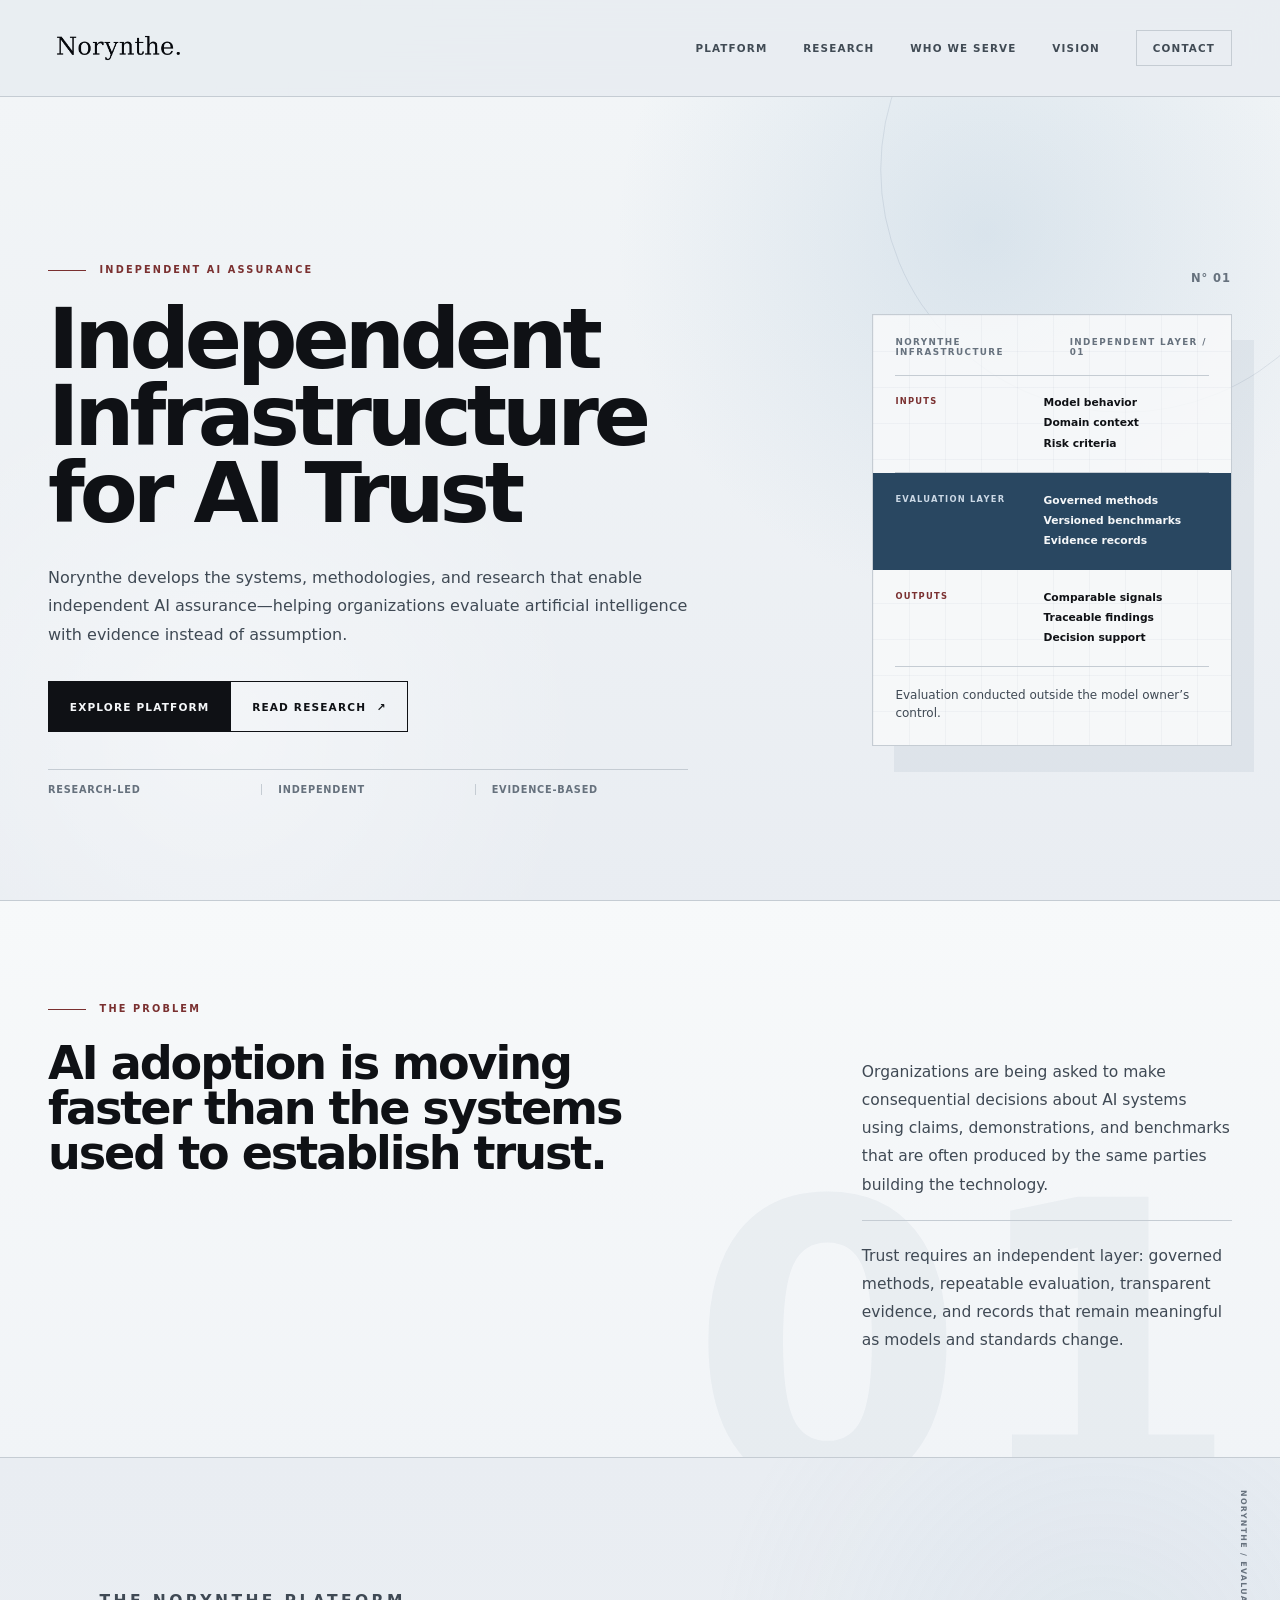
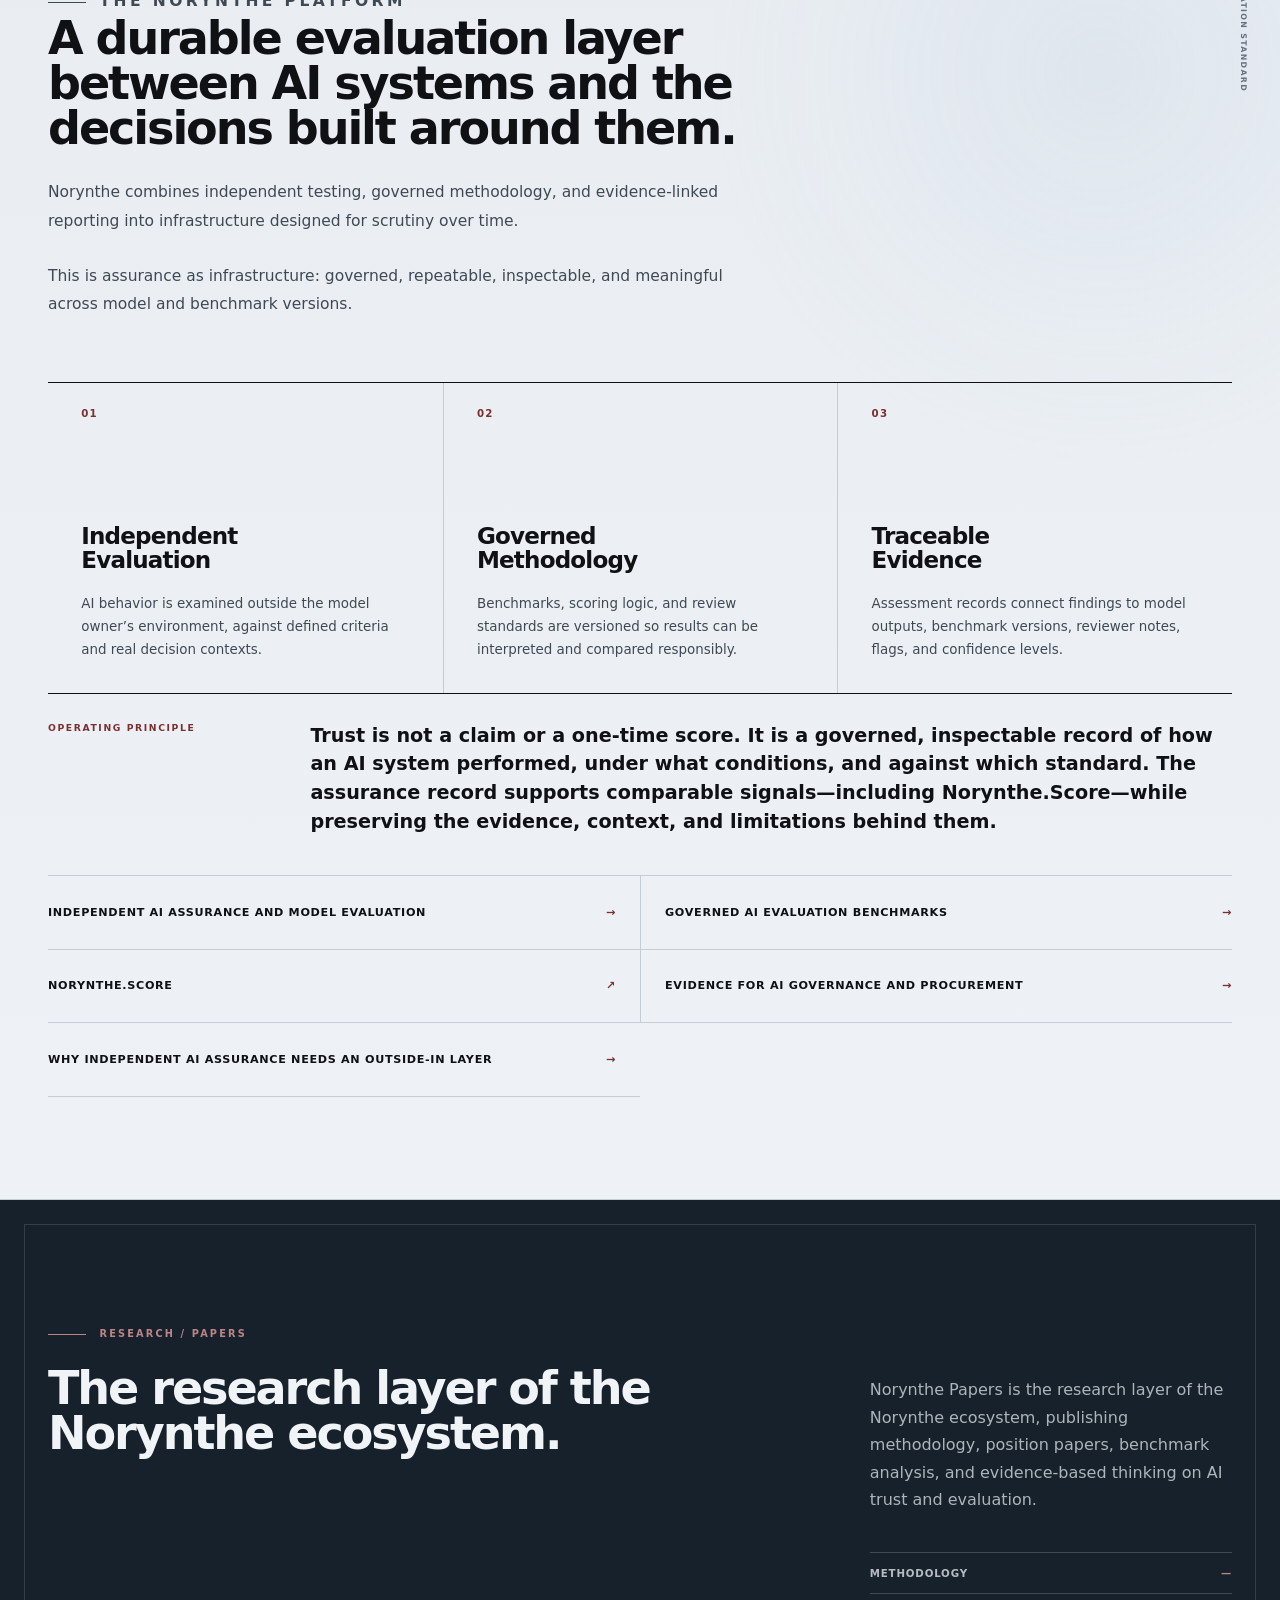
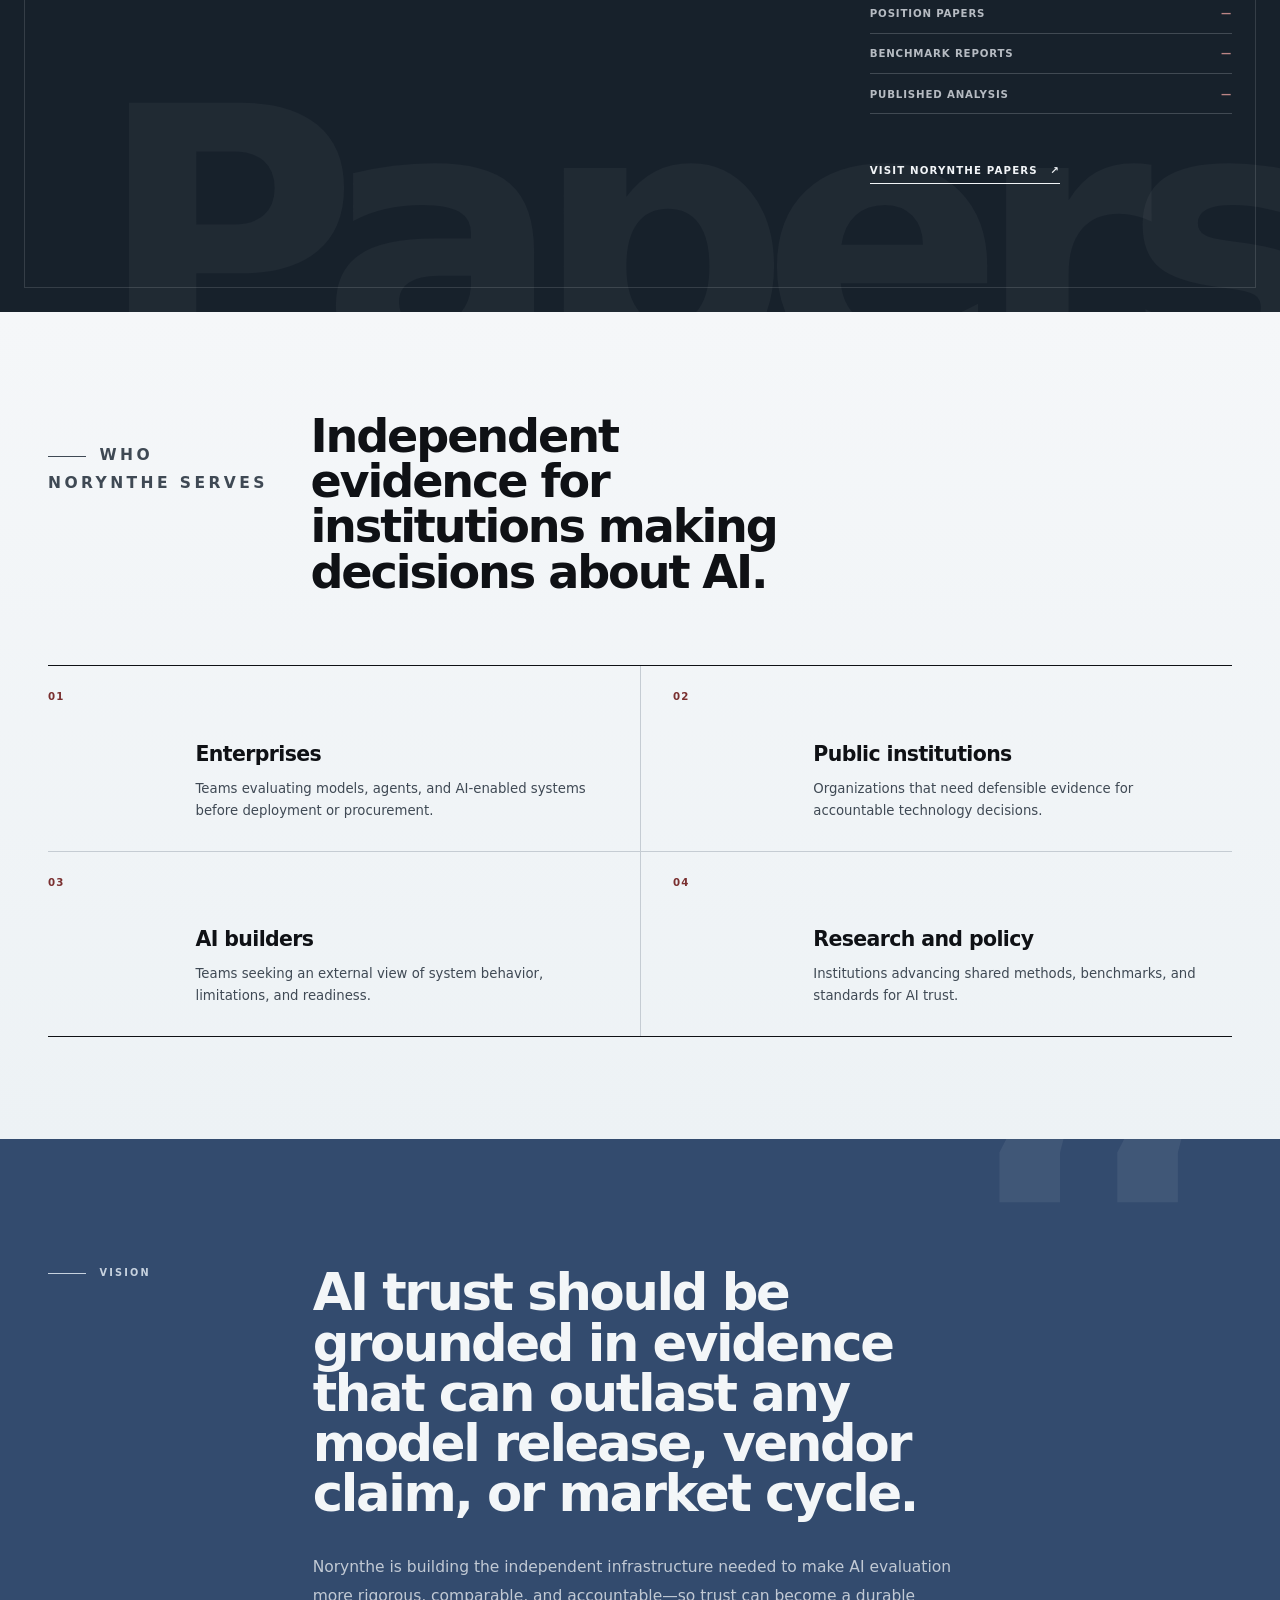
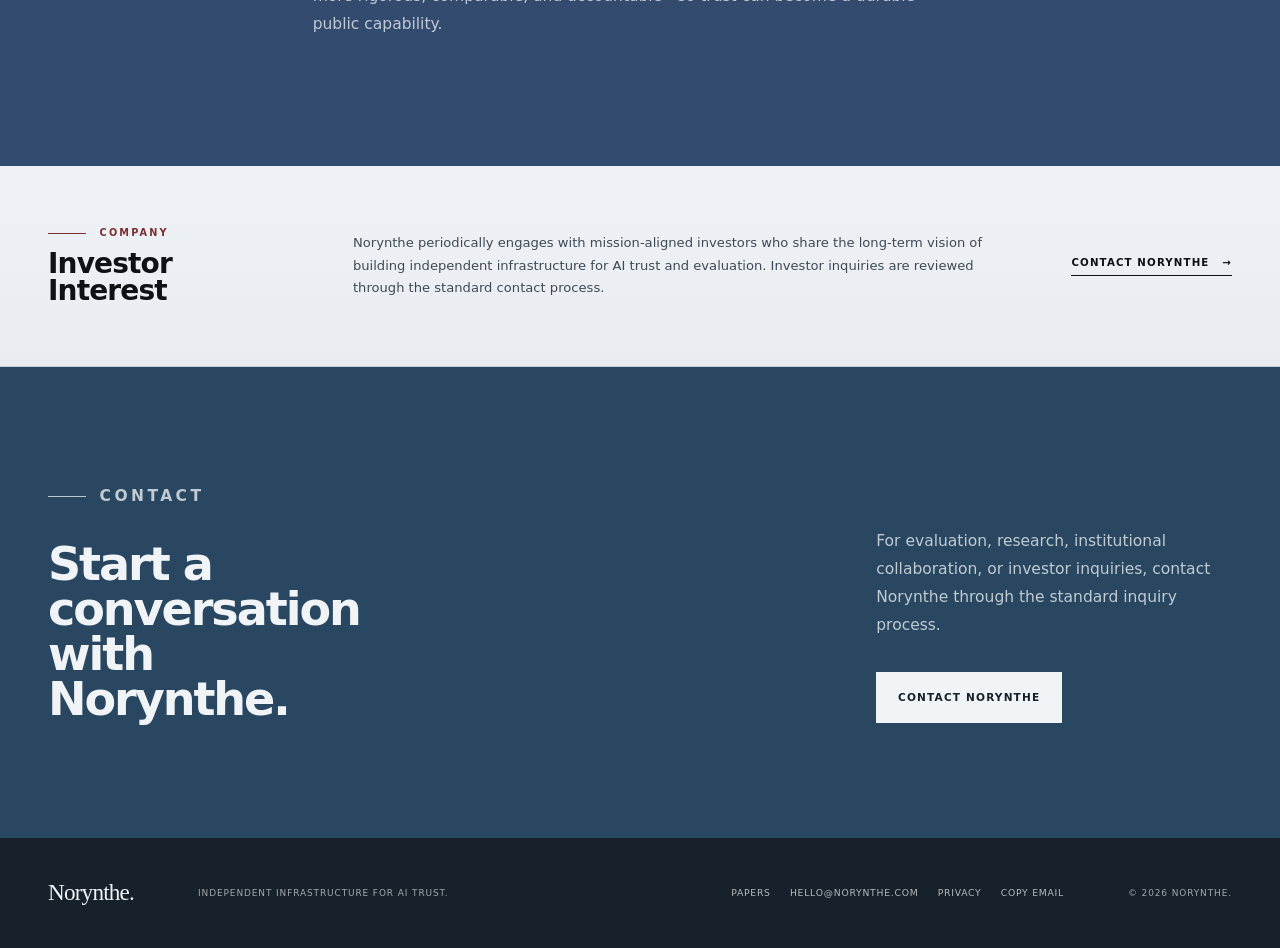
==== commit 7c4ae0bd: "Add AI assurance narrative and SEO overlay" ====
--- a/index.html
+++ b/index.html
@@ -3,28 +3,28 @@
 <head>
   <meta charset="UTF-8">
   <meta name="viewport" content="width=device-width, initial-scale=1.0">
-  <title>Norynthe. | Independent Infrastructure for AI Trust</title>
-  <meta name="description" content="Norynthe develops independent systems, methodologies, and research that help organizations evaluate artificial intelligence with evidence instead of assumption.">
+  <title>Norynthe | Independent AI Assurance &amp; Trust Infrastructure</title>
+  <meta name="description" content="Norynthe builds independent AI assurance infrastructure: governed evaluation, versioned benchmarks, and traceable evidence for decisions about AI systems.">
   <meta name="robots" content="index, follow, max-image-preview:large">
   <meta name="theme-color" content="#E9EDF2">
   <meta name="application-name" content="Norynthe.">
-  <link rel="canonical" href="https://www.norynthe.com/">
+  <link rel="canonical" href="https://norynthe.com/">
 
   <meta property="og:type" content="website">
   <meta property="og:site_name" content="Norynthe.">
-  <meta property="og:title" content="Norynthe. | Independent Infrastructure for AI Trust">
-  <meta property="og:description" content="Independent systems, methodologies, and research for evaluating artificial intelligence with evidence instead of assumption.">
-  <meta property="og:url" content="https://www.norynthe.com/">
-  <meta property="og:image" content="https://www.norynthe.com/norynthe-social-card.png">
-  <meta property="og:image:secure_url" content="https://www.norynthe.com/norynthe-social-card.png">
-  <meta property="og:image:alt" content="Norynthe. independent AI evaluation and trust scoring">
+  <meta property="og:title" content="Norynthe | Independent AI Assurance &amp; Trust Infrastructure">
+  <meta property="og:description" content="Governed evaluation, versioned benchmarks, and traceable evidence for independent decisions about AI systems.">
+  <meta property="og:url" content="https://norynthe.com/">
+  <meta property="og:image" content="https://norynthe.com/norynthe-social-card.png">
+  <meta property="og:image:secure_url" content="https://norynthe.com/norynthe-social-card.png">
+  <meta property="og:image:alt" content="Norynthe independent AI assurance and trust infrastructure">
   <meta property="og:image:width" content="1200">
   <meta property="og:image:height" content="630">
 
   <meta name="twitter:card" content="summary_large_image">
-  <meta name="twitter:title" content="Norynthe. | Independent Infrastructure for AI Trust">
-  <meta name="twitter:description" content="Independent systems, methodologies, and research for evaluating artificial intelligence with evidence instead of assumption.">
-  <meta name="twitter:image" content="https://www.norynthe.com/norynthe-social-card.png">
+  <meta name="twitter:title" content="Norynthe | Independent AI Assurance &amp; Trust Infrastructure">
+  <meta name="twitter:description" content="Governed evaluation, versioned benchmarks, and traceable evidence for independent decisions about AI systems.">
+  <meta name="twitter:image" content="https://norynthe.com/norynthe-social-card.png">
 
   <link rel="icon" href="/favicon.png">
   <link rel="apple-touch-icon" href="/favicon.png">
@@ -36,35 +36,36 @@
   "@graph": [
     {
       "@type": "Organization",
-      "@id": "https://www.norynthe.com/#organization",
+      "@id": "https://norynthe.com/#organization",
       "name": "Norynthe.",
       "alternateName": ["Norynthe", "Norynthe AI", "Norynthe.Score"],
-      "url": "https://www.norynthe.com/",
+      "url": "https://norynthe.com/",
       "logo": {
         "@type": "ImageObject",
-        "@id": "https://www.norynthe.com/#logo",
-        "url": "https://www.norynthe.com/Norynthe_master.png",
-        "contentUrl": "https://www.norynthe.com/Norynthe_master.png",
+        "@id": "https://norynthe.com/#logo",
+        "url": "https://norynthe.com/Norynthe_master.png",
+        "contentUrl": "https://norynthe.com/Norynthe_master.png",
         "width": 1039,
         "height": 263,
         "caption": "Norynthe. logo"
       },
       "image": {
         "@type": "ImageObject",
-        "@id": "https://www.norynthe.com/#social-card",
-        "url": "https://www.norynthe.com/norynthe-social-card.png",
-        "contentUrl": "https://www.norynthe.com/norynthe-social-card.png",
+        "@id": "https://norynthe.com/#social-card",
+        "url": "https://norynthe.com/norynthe-social-card.png",
+        "contentUrl": "https://norynthe.com/norynthe-social-card.png",
         "width": 1200,
         "height": 630,
-        "caption": "Norynthe. independent AI evaluation and trust scoring"
+        "caption": "Norynthe independent AI assurance and trust infrastructure"
       },
-      "description": "Norynthe develops independent systems, methodologies, and research that help organizations evaluate artificial intelligence with evidence instead of assumption.",
+      "description": "Norynthe develops independent AI assurance systems—outside-in evaluation, governed benchmarks, and traceable evidence—for consequential decisions about AI.",
       "slogan": "Independent infrastructure for AI trust.",
       "foundingDate": "2026",
       "email": "mailto:hello@norynthe.com",
       "areaServed": "Global",
       "knowsAbout": [
         "Artificial Intelligence",
+        "Independent AI assurance",
         "AI evaluation",
         "AI governance",
         "AI trust scoring",
@@ -103,49 +104,49 @@
           "@type": "ContactPoint",
           "contactType": "general inquiries",
           "email": "hello@norynthe.com",
-          "url": "https://www.norynthe.com/"
+          "url": "https://norynthe.com/"
         }
       ]
     },
     {
       "@type": "SoftwareApplication",
-      "@id": "https://www.norynthe.com/#norynthe-score",
+      "@id": "https://norynthe.com/#norynthe-score",
       "name": "Norynthe.Score",
       "applicationCategory": "AI Evaluation Software",
       "operatingSystem": "Web",
-      "url": "https://www.norynthe.com/",
-      "description": "Norynthe.Score is a trust-scoring and model evaluation system for comparing AI models through governed benchmark versions, scoring dimensions, public trust signals, and traceable assessment records.",
-      "creator": { "@id": "https://www.norynthe.com/#organization" },
-      "publisher": { "@id": "https://www.norynthe.com/#organization" }
+      "url": "https://reports.norynthe.com/",
+      "description": "Norynthe.Score is a comparable trust signal produced from governed evaluation evidence, with benchmark context, dimensions, flags, confidence, and limitations.",
+      "creator": { "@id": "https://norynthe.com/#organization" },
+      "publisher": { "@id": "https://norynthe.com/#organization" }
     },
     {
       "@type": "Service",
-      "@id": "https://www.norynthe.com/#ai-evaluation-service",
-      "name": "Independent AI Evaluation and Trust Scoring",
-      "serviceType": "AI model evaluation, trust scoring, benchmark comparison, and governance-ready reporting",
-      "provider": { "@id": "https://www.norynthe.com/#organization" },
+      "@id": "https://norynthe.com/#ai-evaluation-service",
+      "name": "Independent AI Assurance and Model Evaluation",
+      "serviceType": "Independent AI assurance, model evaluation, trust scoring, benchmark comparison, and governance-ready reporting",
+      "provider": { "@id": "https://norynthe.com/#organization" },
       "areaServed": "Global",
-      "description": "Norynthe. provides independent AI evaluation and trust scoring for organizations that need outside-the-model model comparison, benchmark-driven evaluation, traceable assessment records, and accountability signals."
+      "description": "Norynthe provides outside-in AI assurance through governed model evaluation, versioned benchmarks, traceable records, and comparable trust signals."
     },
     {
       "@type": "WebSite",
-      "@id": "https://www.norynthe.com/#website",
-      "url": "https://www.norynthe.com/",
+      "@id": "https://norynthe.com/#website",
+      "url": "https://norynthe.com/",
       "name": "Norynthe.",
       "alternateName": ["Norynthe"],
-      "publisher": { "@id": "https://www.norynthe.com/#organization" },
+      "publisher": { "@id": "https://norynthe.com/#organization" },
       "inLanguage": "en"
     },
     {
       "@type": "WebPage",
-      "@id": "https://www.norynthe.com/#webpage",
-      "url": "https://www.norynthe.com/",
-      "name": "Norynthe. | Independent Infrastructure for AI Trust",
-      "description": "Norynthe develops independent systems, methodologies, and research that help organizations evaluate artificial intelligence with evidence instead of assumption.",
-      "isPartOf": { "@id": "https://www.norynthe.com/#website" },
-      "about": { "@id": "https://www.norynthe.com/#organization" },
-      "primaryImageOfPage": { "@id": "https://www.norynthe.com/#social-card" },
-      "mainEntity": { "@id": "https://www.norynthe.com/#organization" },
+      "@id": "https://norynthe.com/#webpage",
+      "url": "https://norynthe.com/",
+      "name": "Norynthe | Independent AI Assurance & Trust Infrastructure",
+      "description": "Norynthe builds independent AI assurance infrastructure: governed evaluation, versioned benchmarks, and traceable evidence for decisions about AI systems.",
+      "isPartOf": { "@id": "https://norynthe.com/#website" },
+      "about": { "@id": "https://norynthe.com/#organization" },
+      "primaryImageOfPage": { "@id": "https://norynthe.com/#social-card" },
+      "mainEntity": { "@id": "https://norynthe.com/#organization" },
       "inLanguage": "en"
     }
   ]
@@ -2847,9 +2848,9 @@
     <section class="institution-hero" aria-labelledby="hero-title">
       <div class="site-shell hero-layout">
         <div class="hero-statement">
-          <p class="section-label">Independent AI evaluation</p>
+          <p class="section-label">Independent AI assurance</p>
           <h1 id="hero-title">Independent Infrastructure for <em>AI Trust</em></h1>
-          <p class="hero-lede">Norynthe develops the systems, methodologies, and research that help organizations evaluate artificial intelligence with evidence instead of assumption.</p>
+          <p class="hero-lede">Norynthe develops the systems, methodologies, and research that enable independent AI assurance—helping organizations evaluate artificial intelligence with evidence instead of assumption.</p>
           <div class="action-row institution-actions" role="group" aria-label="Primary actions">
             <a class="button button-primary" href="#platform">Explore Platform</a>
             <a class="button button-secondary" href="https://papers.norynthe.com">Read Research <span aria-hidden="true">↗</span></a>
@@ -2912,6 +2913,7 @@
           <p class="section-label">The Norynthe platform</p>
           <h2 id="platform-title">A durable evaluation layer between AI systems and the decisions built around them.</h2>
           <p>Norynthe combines independent testing, governed methodology, and evidence-linked reporting into infrastructure designed for scrutiny over time.</p>
+          <p>This is assurance as infrastructure: governed, repeatable, inspectable, and meaningful across model and benchmark versions.</p>
         </div>
 
         <div class="pillar-grid">
@@ -2934,8 +2936,16 @@
 
         <div class="platform-principle">
           <span>Operating principle</span>
-          <p>Trust is not a claim or a one-time score. It is a governed, inspectable record of how an AI system performed, under what conditions, and against which standard.</p>
+          <p>Trust is not a claim or a one-time score. It is a governed, inspectable record of how an AI system performed, under what conditions, and against which standard. The assurance record supports comparable signals—including Norynthe.Score—while preserving the evidence, context, and limitations behind them.</p>
         </div>
+
+        <nav class="platform-links" aria-label="Explore Norynthe assurance">
+          <a href="/independent-ai-model-evaluation.html">Independent AI assurance and model evaluation <span aria-hidden="true">→</span></a>
+          <a href="/ai-model-evaluation-benchmarks.html">Governed AI evaluation benchmarks <span aria-hidden="true">→</span></a>
+          <a href="https://reports.norynthe.com/">Norynthe.Score <span aria-hidden="true">↗</span></a>
+          <a href="/ai-governance-readiness.html">Evidence for AI governance and procurement <span aria-hidden="true">→</span></a>
+          <a href="/market-position.html">Why independent AI assurance needs an outside-in layer <span aria-hidden="true">→</span></a>
+        </nav>
       </div>
     </section>
 
--- a/norynthe-homepage.css
+++ b/norynthe-homepage.css
@@ -581,6 +581,49 @@
   line-height: 1.5;
 }
 
+.platform-links {
+  margin-top: 2.4rem;
+  display: grid;
+  grid-template-columns: repeat(2, minmax(0, 1fr));
+  border-top: 1px solid var(--line);
+}
+
+.platform-links a {
+  min-height: 4.6rem;
+  padding: 1.1rem 0;
+  display: flex;
+  align-items: center;
+  justify-content: space-between;
+  gap: 1rem;
+  border-bottom: 1px solid var(--line);
+  color: var(--ink);
+  font-size: 0.7rem;
+  font-weight: 720;
+  letter-spacing: 0.06em;
+  line-height: 1.4;
+  text-decoration: none;
+  text-transform: uppercase;
+}
+
+.platform-links a:nth-child(odd) {
+  padding-right: 1.5rem;
+}
+
+.platform-links a:nth-child(even) {
+  padding-left: 1.5rem;
+  border-left: 1px solid var(--line);
+}
+
+.platform-links a span {
+  color: var(--oxide);
+  transition: transform 180ms ease;
+}
+
+.platform-links a:hover span,
+.platform-links a:focus-visible span {
+  transform: translateX(4px);
+}
+
 .research-section {
   position: relative;
   padding: clamp(6rem, 10vw, 10rem) 0;
@@ -1036,6 +1079,16 @@
     gap: 1.1rem;
   }
 
+  .platform-links {
+    grid-template-columns: 1fr;
+  }
+
+  .platform-links a:nth-child(odd),
+  .platform-links a:nth-child(even) {
+    padding-inline: 0;
+    border-left: 0;
+  }
+
   .compact-heading h2 {
     grid-column: 1;
   }
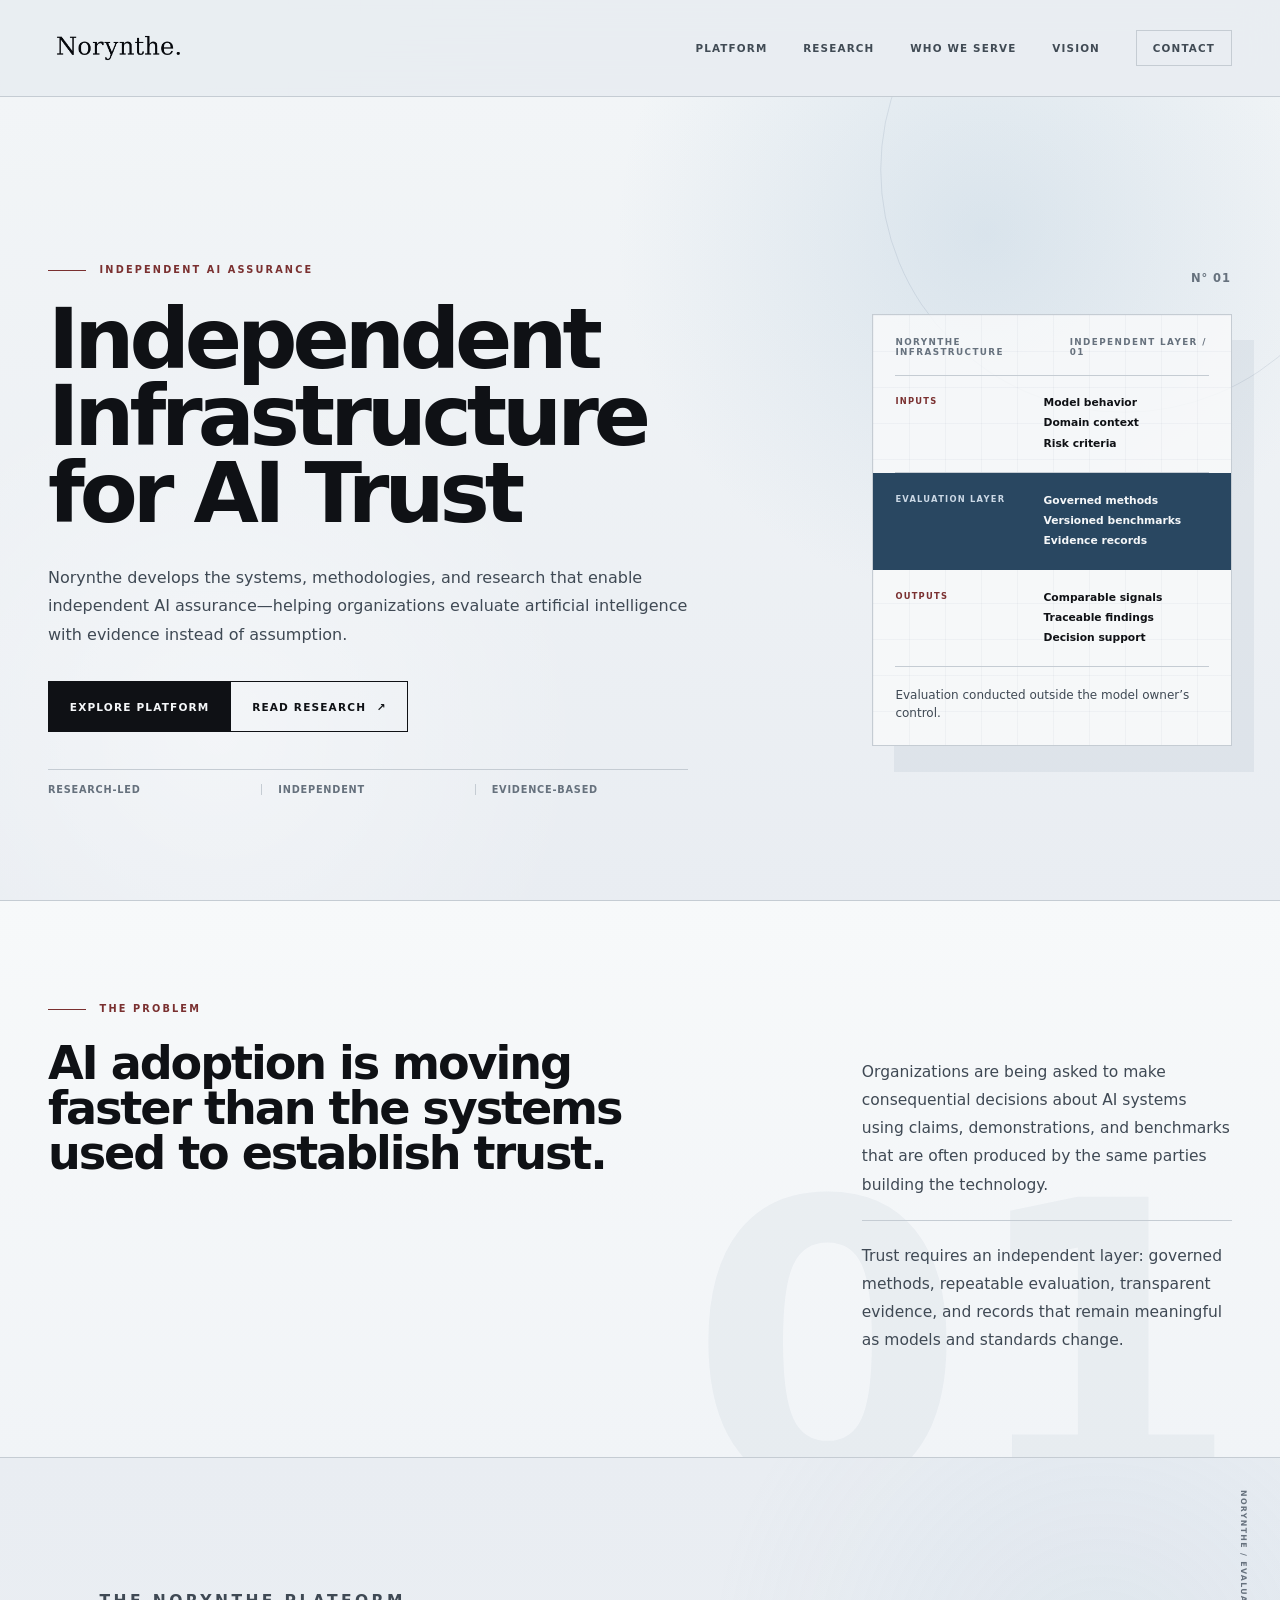
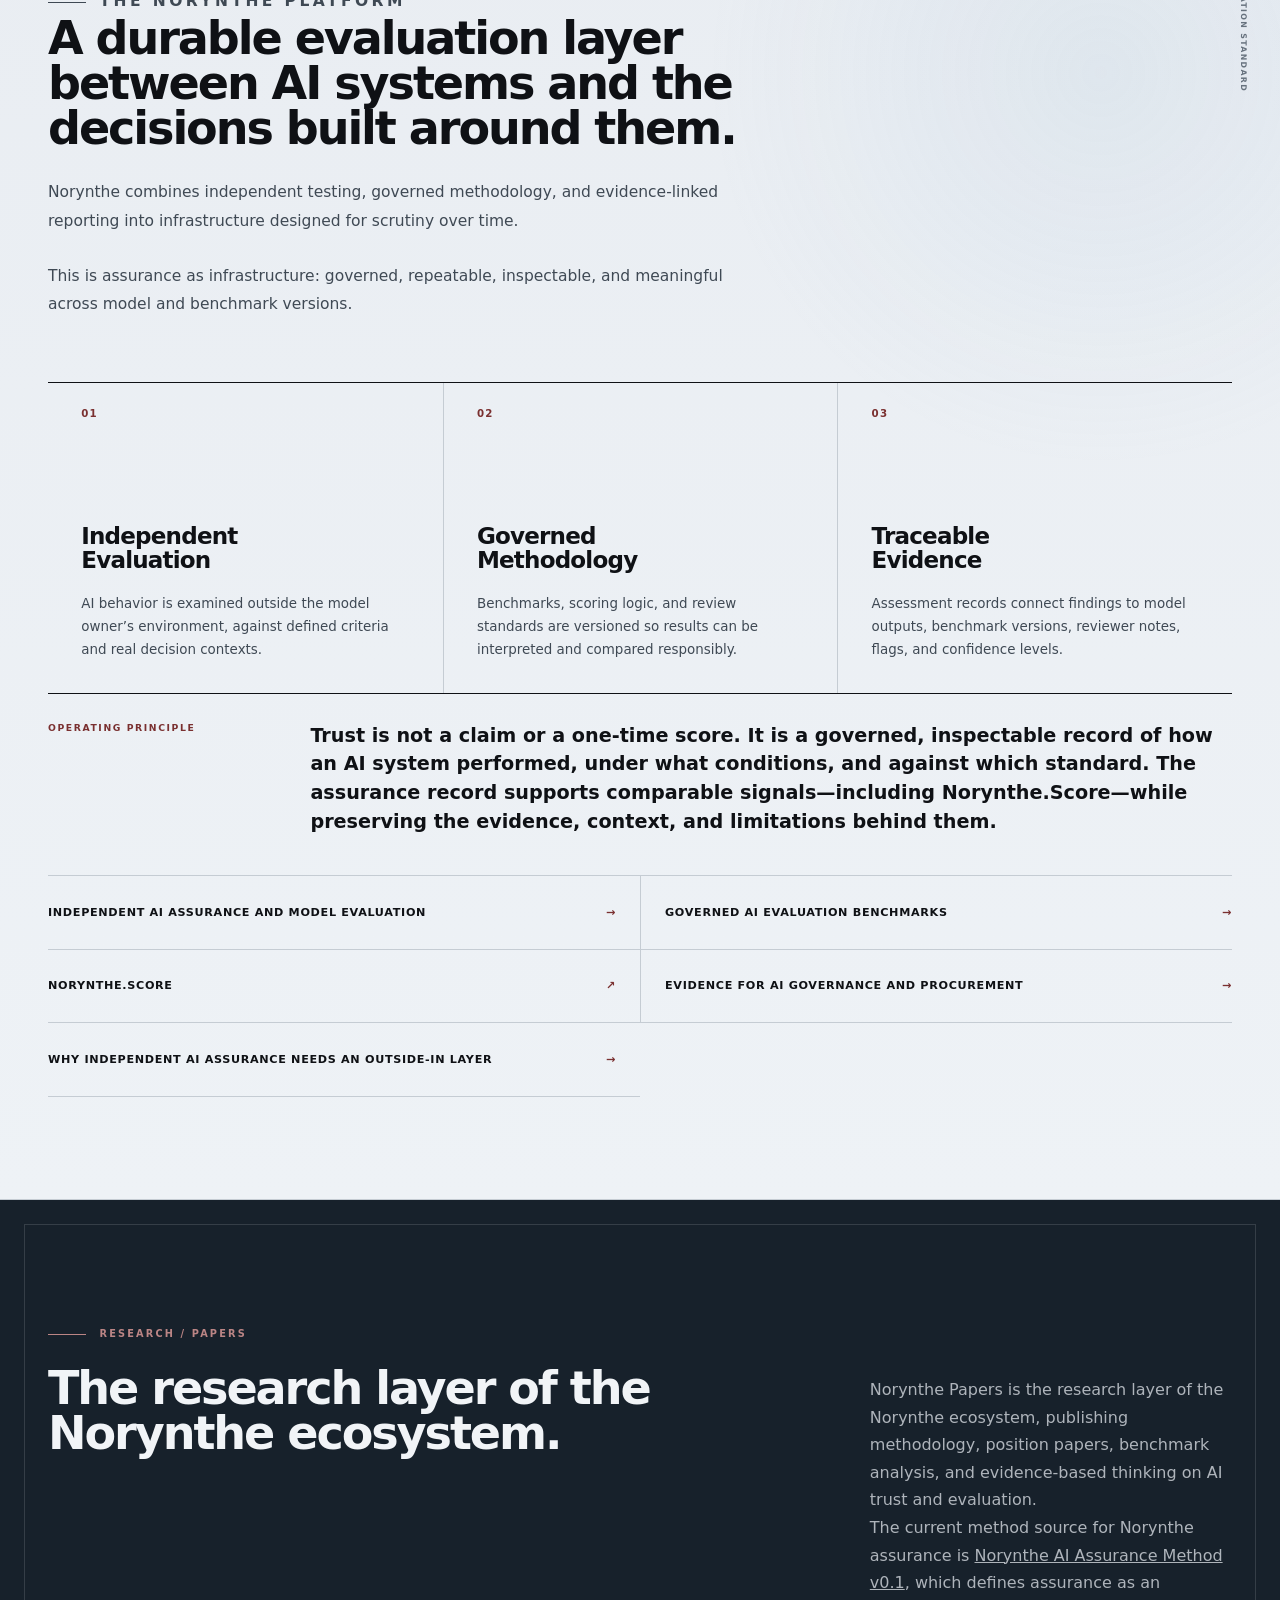
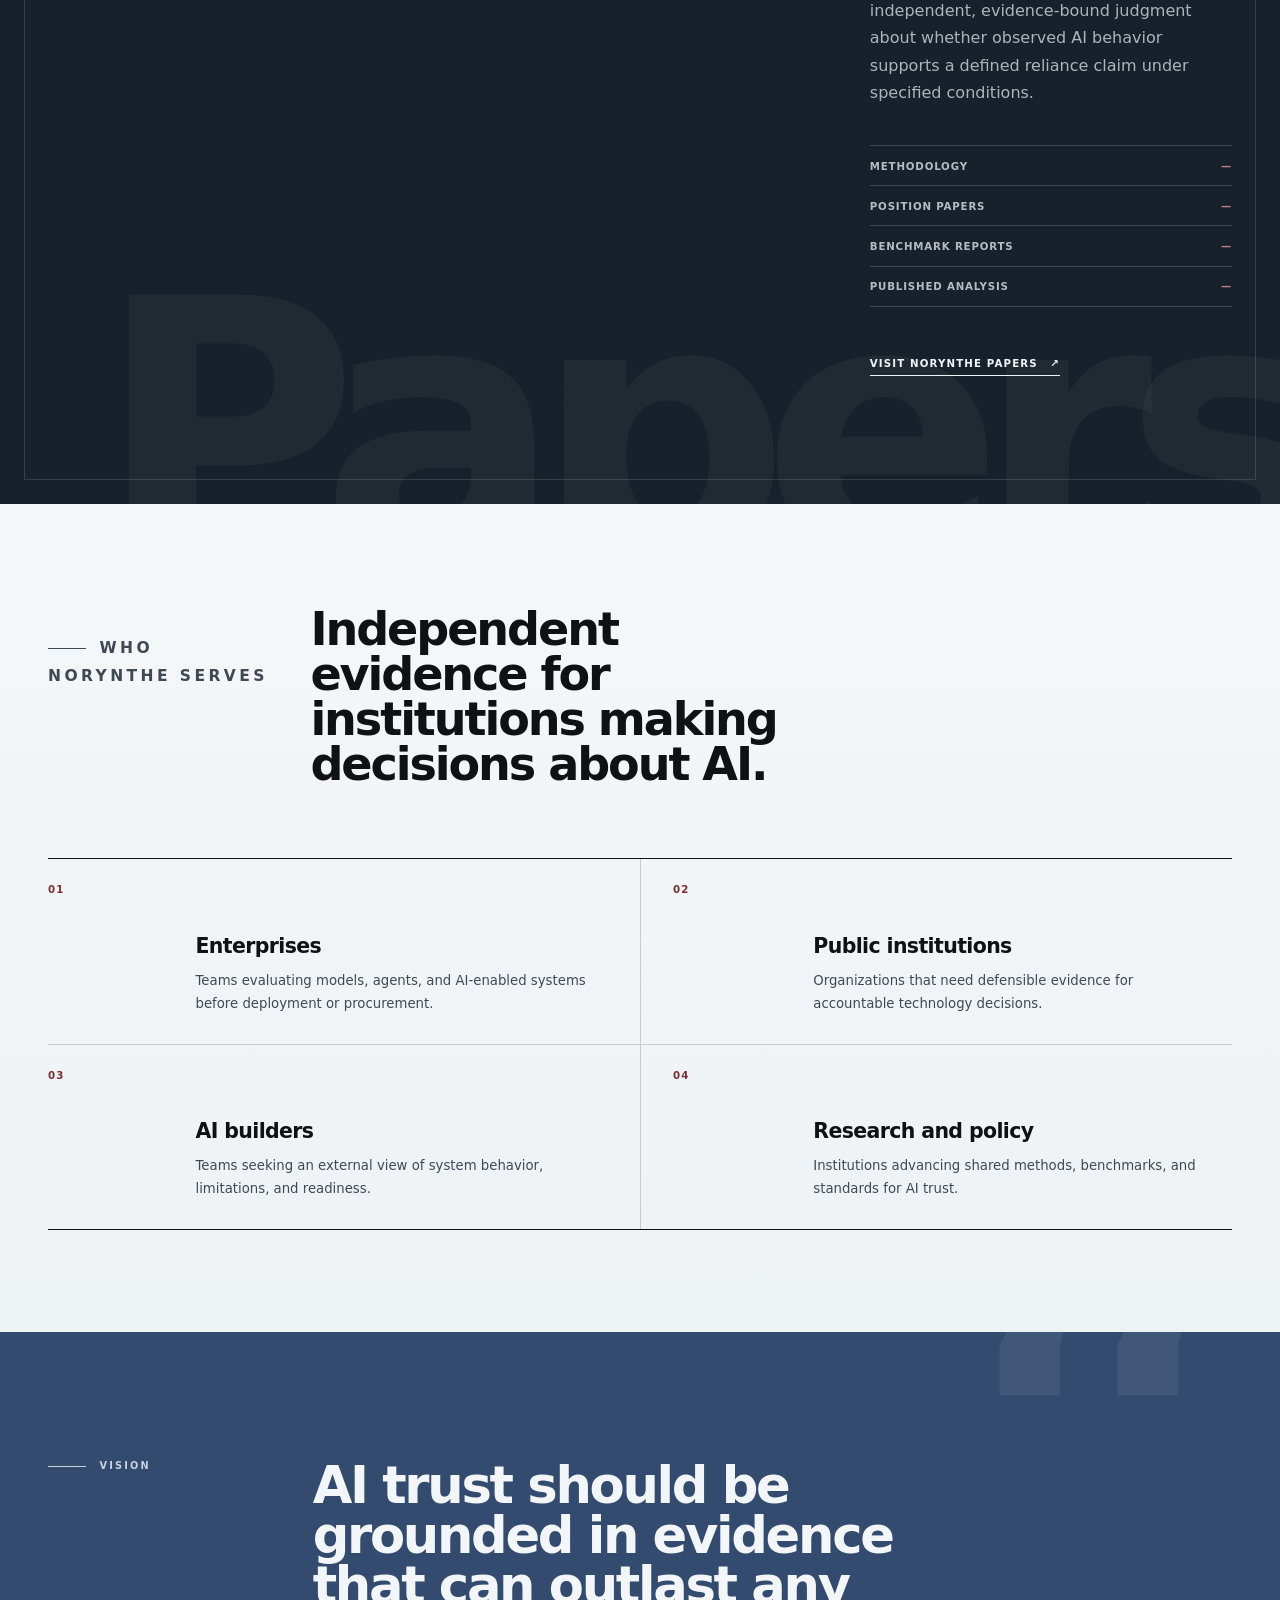
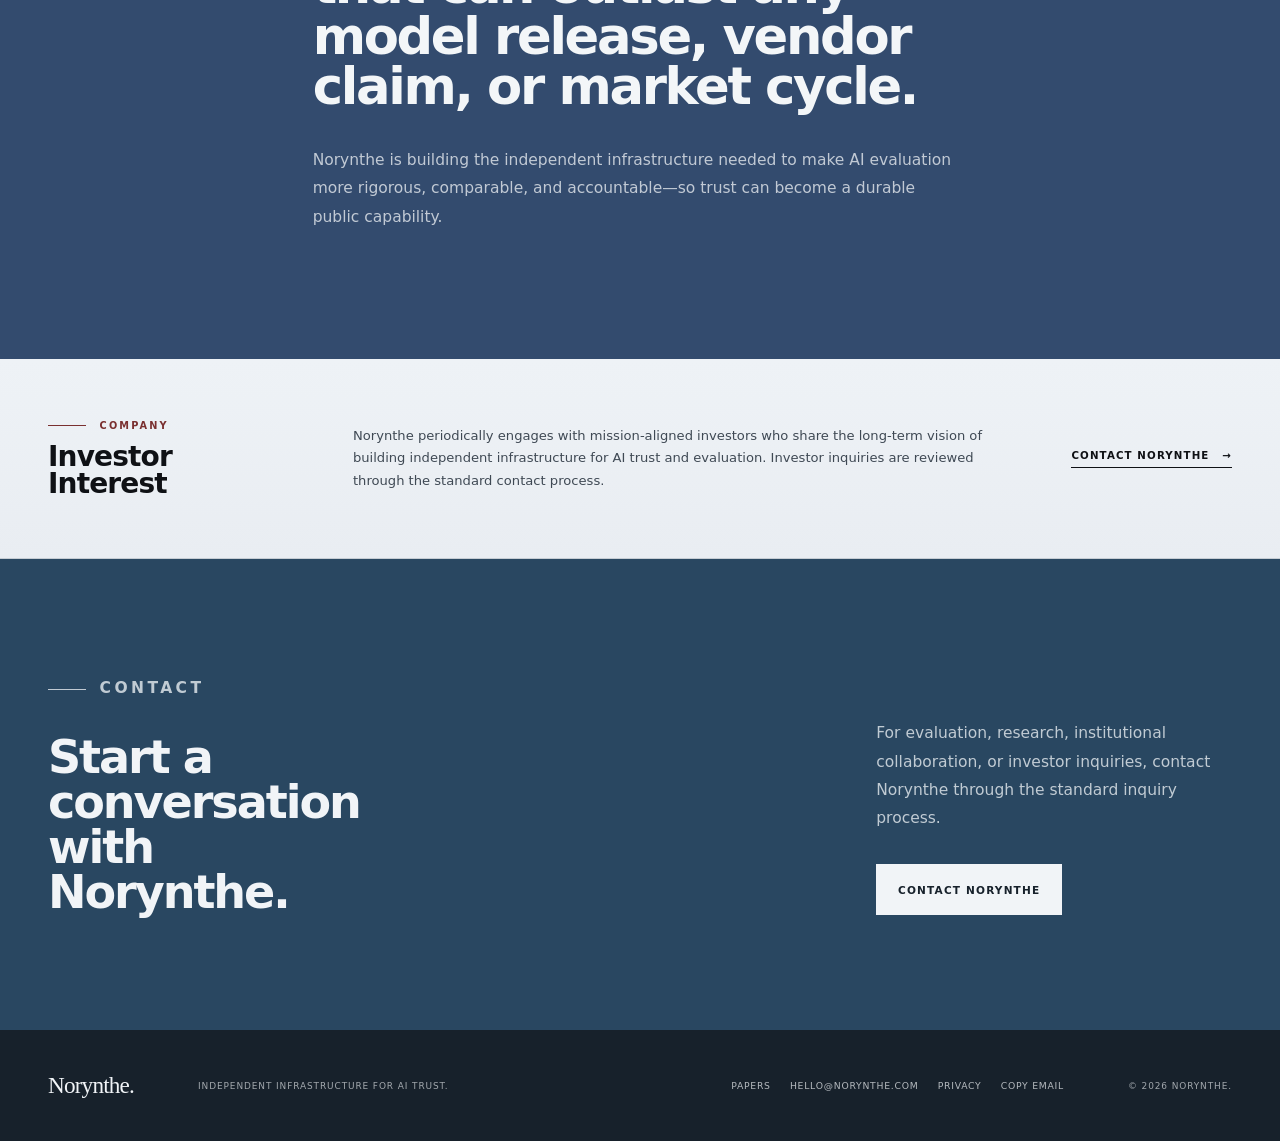
==== commit 70636e36: "Cite AI assurance method from commercial pages" ====
--- a/index.html
+++ b/index.html
@@ -2826,7 +2826,7 @@
   <script src="norynthe-analytics.js" defer></script>
   <script src="norynthe-pulse-tracker.js" defer data-pulse-site="norynthe"></script>
 </head>
-<body class="institutional-home" data-analytics-page="Homepage">
+<body class="institutional-home" data-analytics-page="Homepage" data-analytics-site="Main Site" data-analytics-content="Corporate">
   <a class="skip-link" href="#main-content">Skip to content</a>
 
   <header class="site-header">
@@ -2957,6 +2957,7 @@
         </div>
         <div class="research-copy">
           <p>Norynthe Papers is the research layer of the Norynthe ecosystem, publishing methodology, position papers, benchmark analysis, and evidence-based thinking on AI trust and evaluation.</p>
+          <p>The current method source for Norynthe assurance is <a href="https://papers.norynthe.com/methods/ai-assurance-method-v0-1/">Norynthe AI Assurance Method v0.1</a>, which defines assurance as an independent, evidence-bound judgment about whether observed AI behavior supports a defined reliance claim under specified conditions.</p>
           <ul>
             <li>Methodology</li>
             <li>Position papers</li>
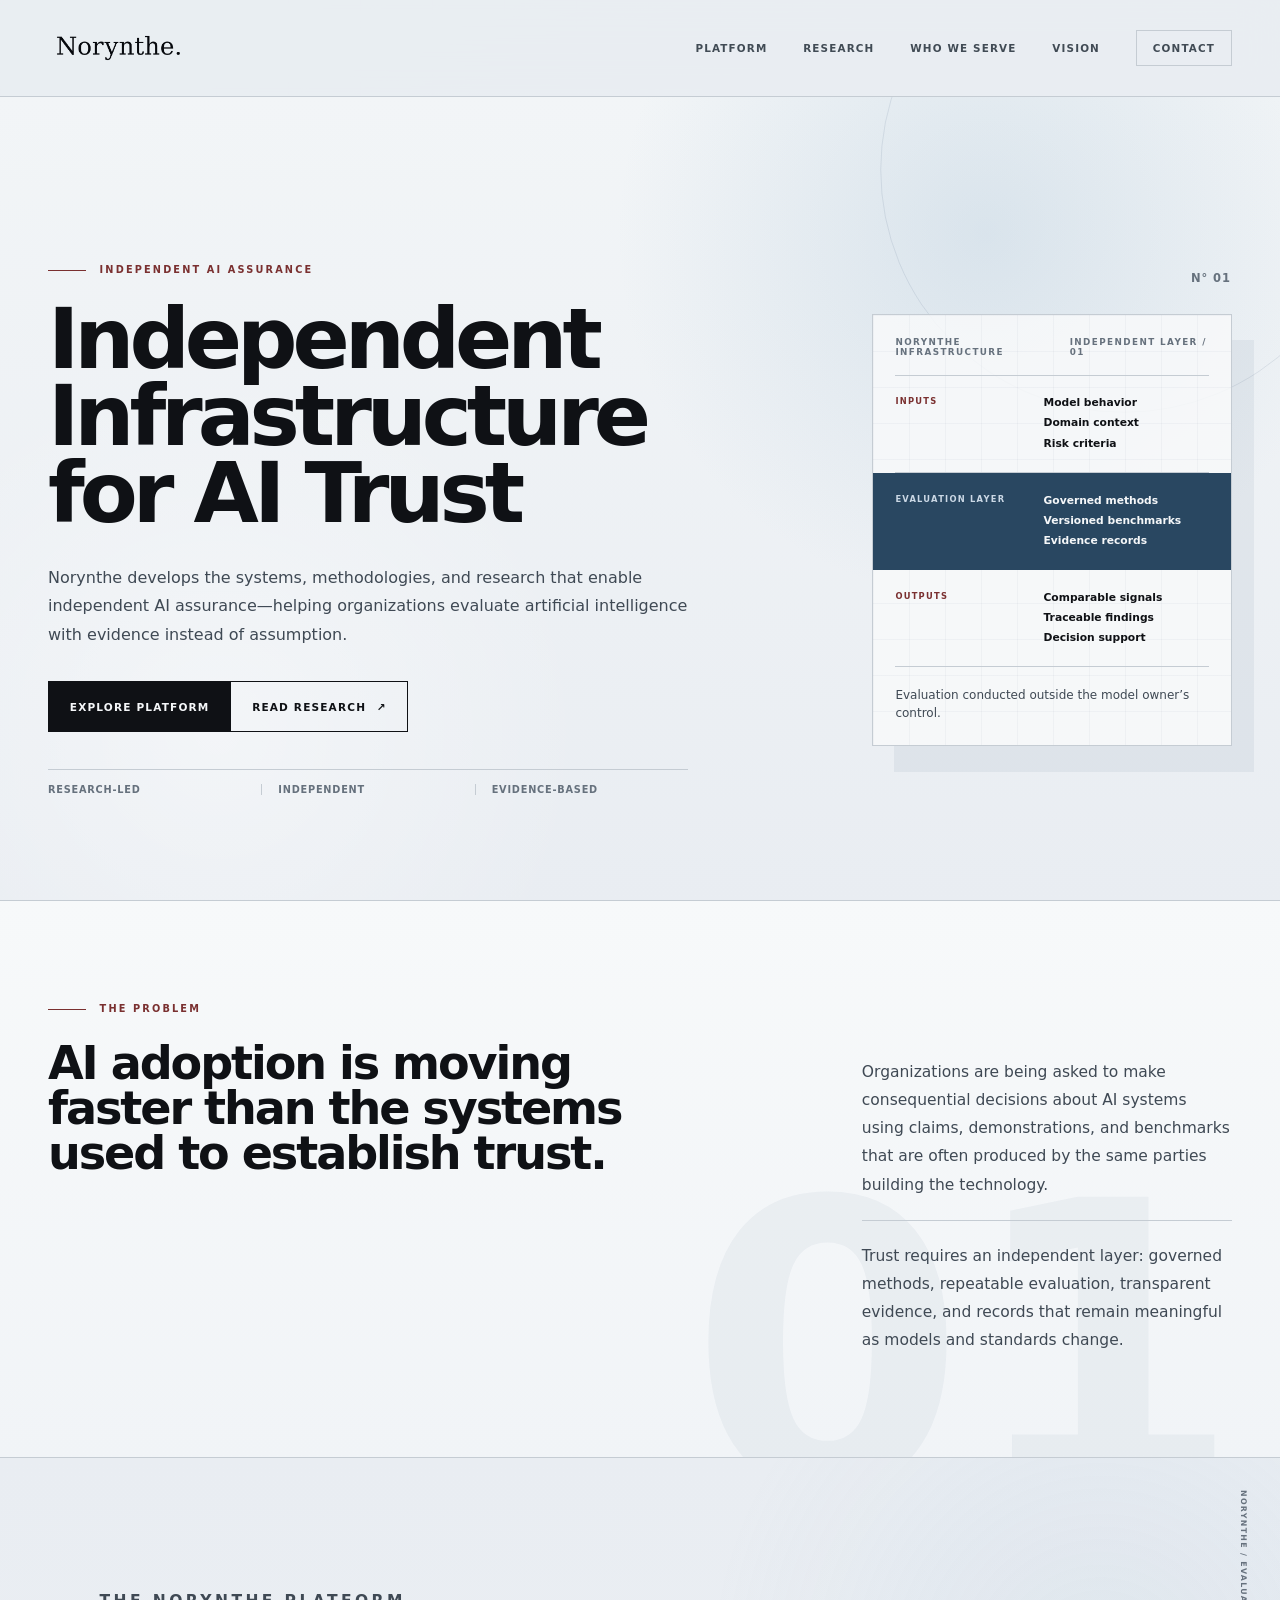
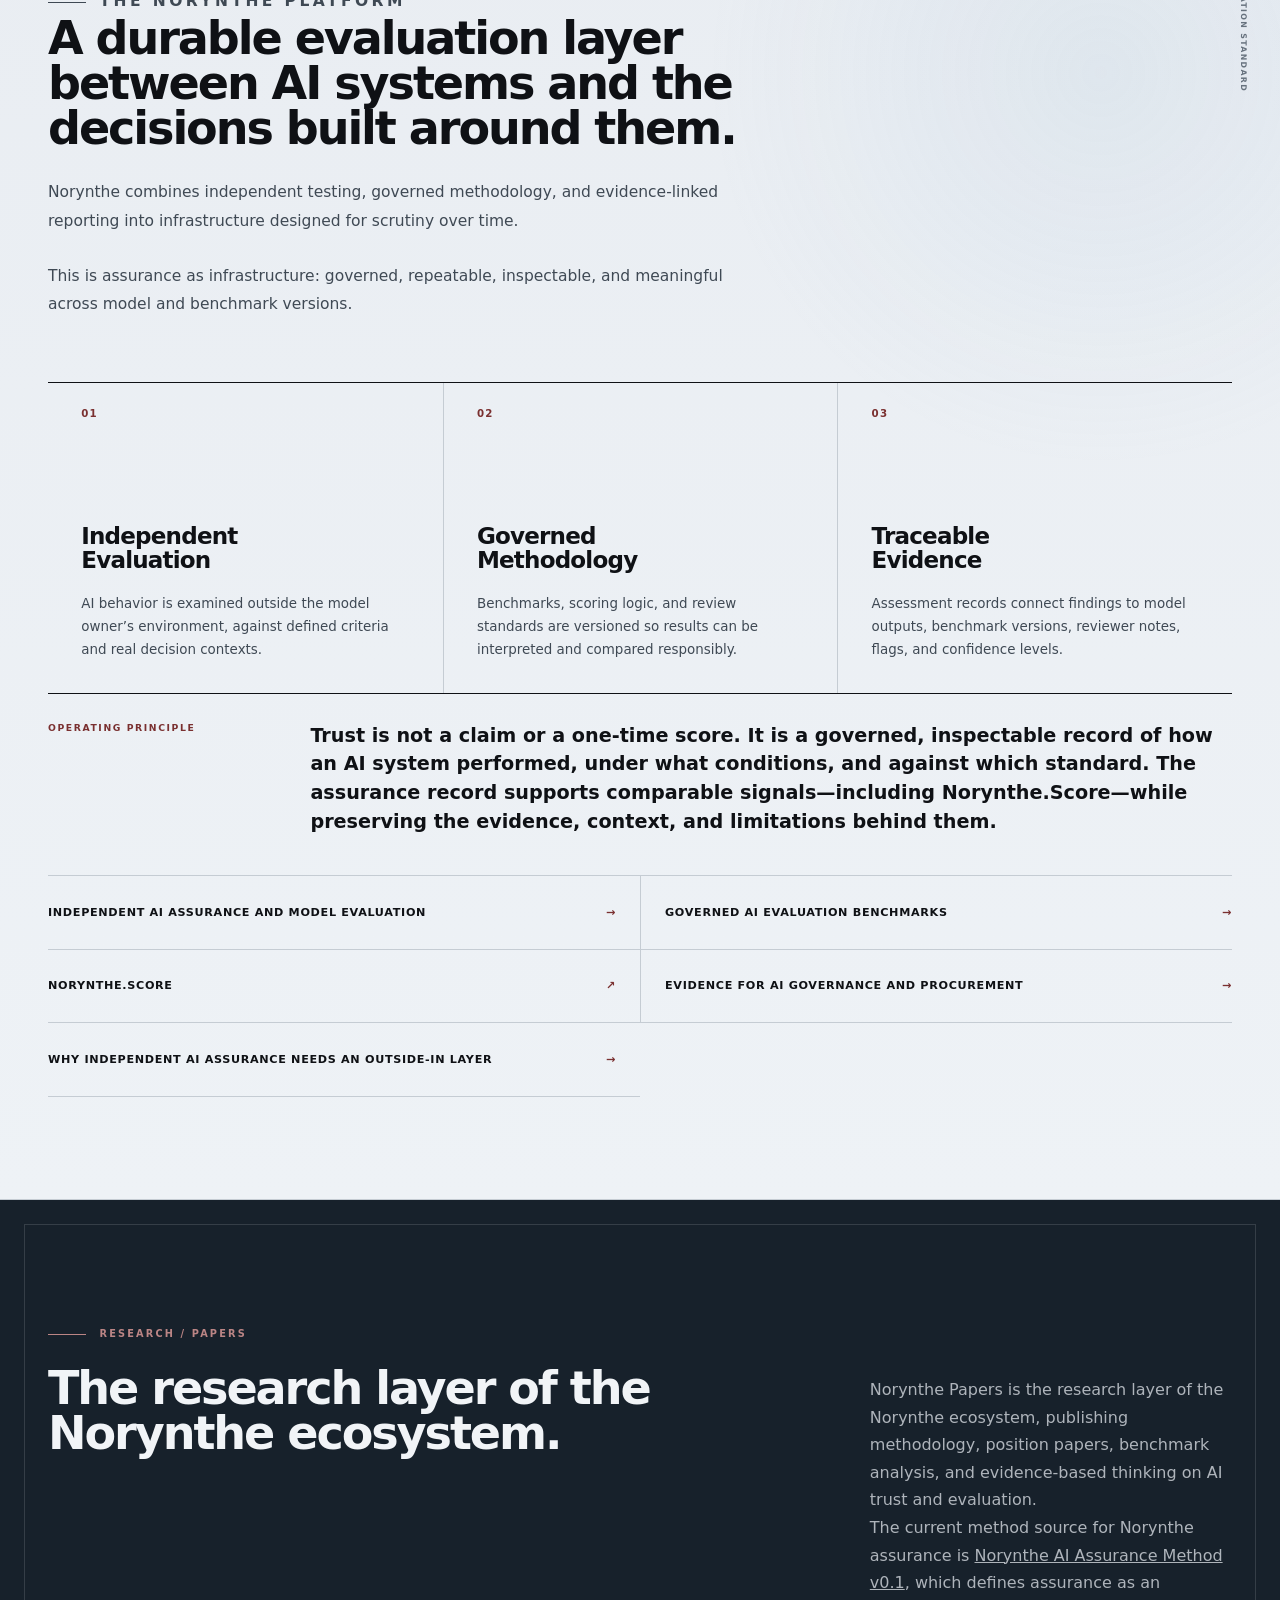
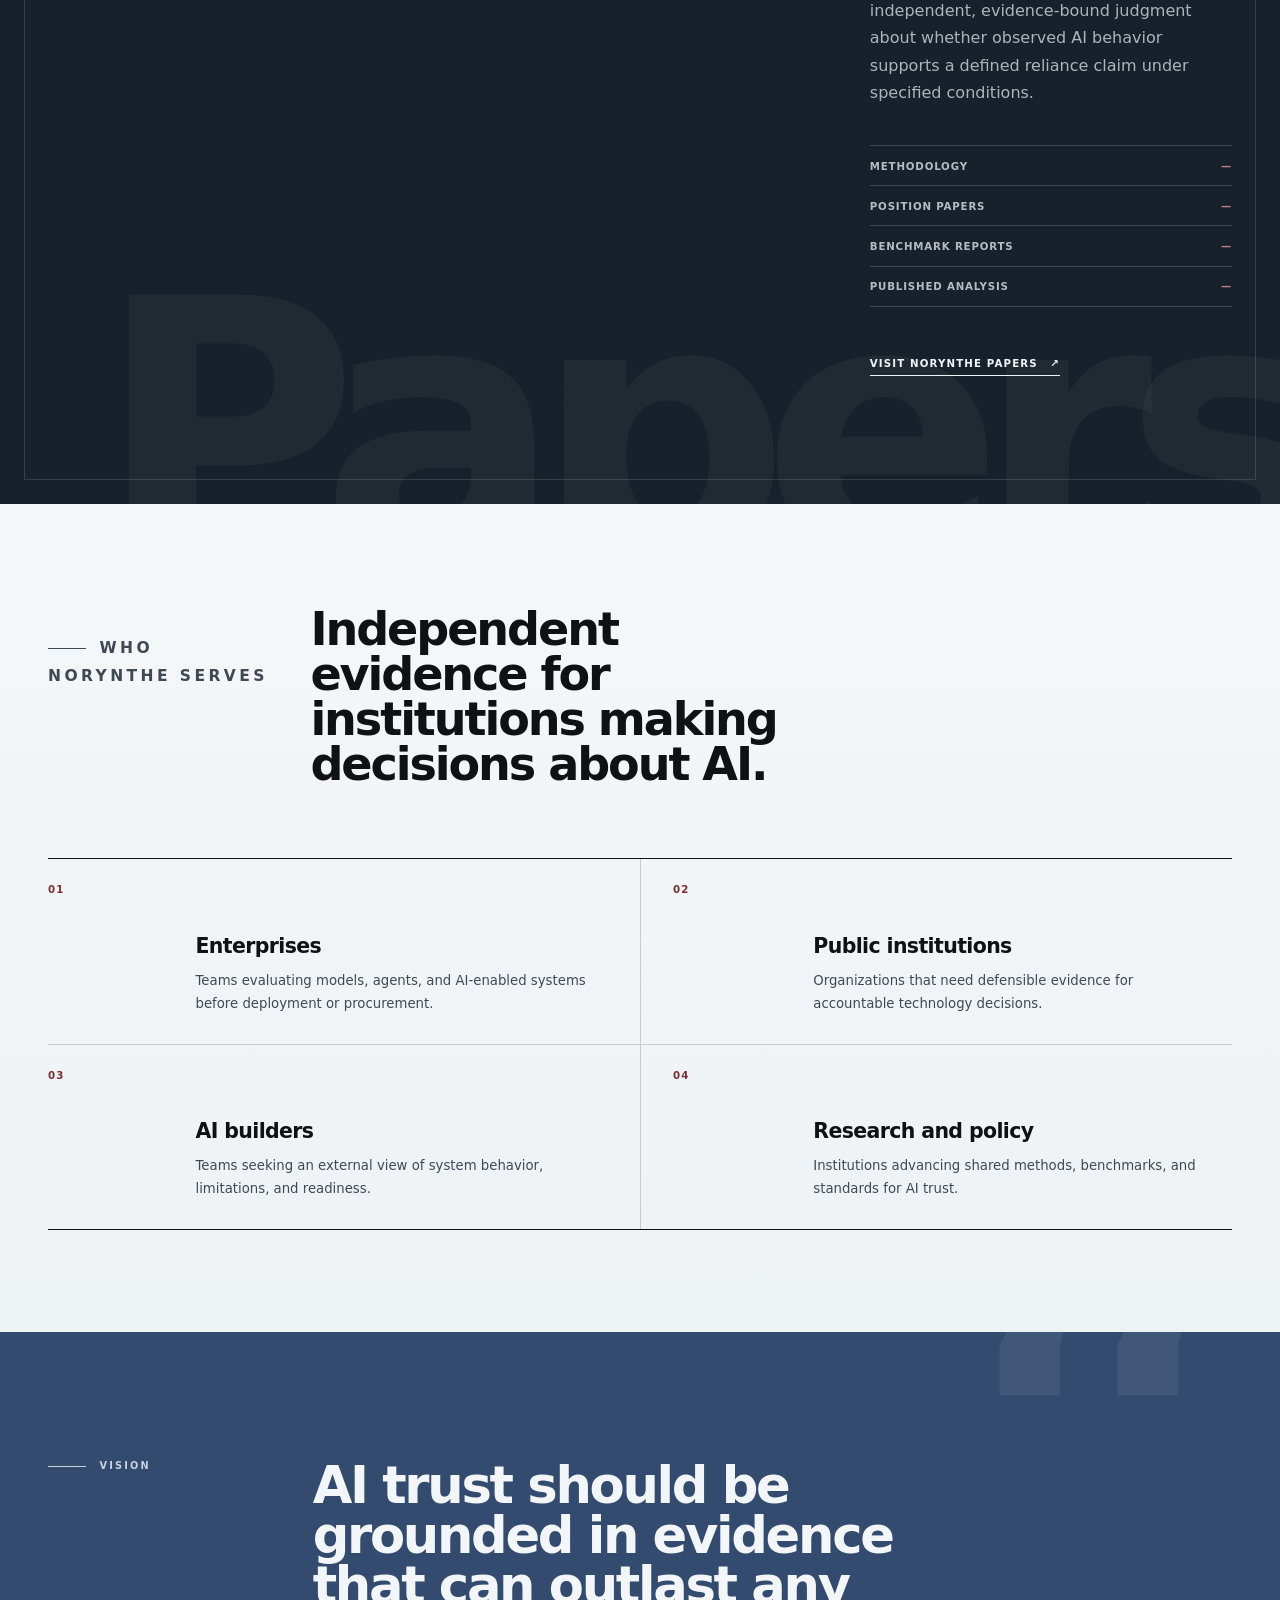
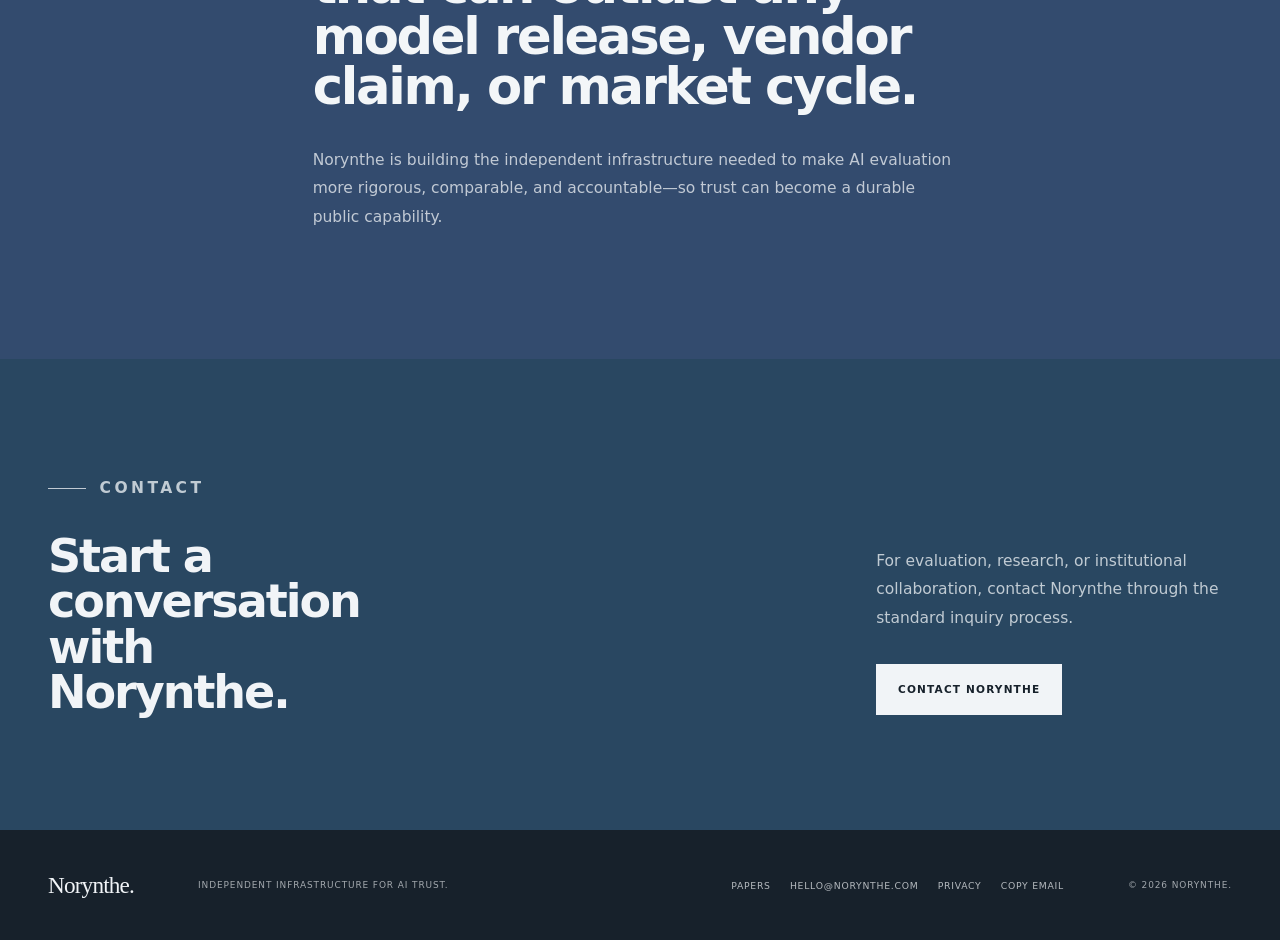
==== commit b25e0a90: "Separate public site from investor materials" ====
--- a/index.html
+++ b/index.html
@@ -83,10 +83,10 @@
       ],
       "founder": {
         "@type": "Person",
-        "@id": "https://www.alanmotley.com/#person",
+        "@id": "https://alanmotley.com/#person",
         "name": "Alan Motley",
-        "url": "https://www.alanmotley.com/",
-        "jobTitle": ["Creative Technologist", "AI Systems Strategist", "Engineer", "Founder"],
+        "url": "https://alanmotley.com/",
+        "jobTitle": ["AI Systems Strategist", "Founder of Norynthe", "Creative Technologist", "Engineer"],
         "sameAs": [
           "https://www.linkedin.com/in/alanmotley/",
           "https://medium.com/@alanmotley",
@@ -95,10 +95,9 @@
         ]
       },
       "sameAs": [
-        "https://www.linkedin.com/company/norynthe",
-        "https://papers.norynthe.com/",
-        "https://www.alanmotley.com/"
+        "https://www.linkedin.com/company/norynthe"
       ],
+      "publishingPrinciples": "https://papers.norynthe.com/",
       "contactPoint": [
         {
           "@type": "ContactPoint",
@@ -2940,11 +2939,11 @@
         </div>
 
         <nav class="platform-links" aria-label="Explore Norynthe assurance">
-          <a href="/independent-ai-model-evaluation.html">Independent AI assurance and model evaluation <span aria-hidden="true">→</span></a>
-          <a href="/ai-model-evaluation-benchmarks.html">Governed AI evaluation benchmarks <span aria-hidden="true">→</span></a>
+          <a href="/independent-ai-model-evaluation">Independent AI assurance and model evaluation <span aria-hidden="true">→</span></a>
+          <a href="/ai-model-evaluation-benchmarks">Governed AI evaluation benchmarks <span aria-hidden="true">→</span></a>
           <a href="https://reports.norynthe.com/">Norynthe.Score <span aria-hidden="true">↗</span></a>
-          <a href="/ai-governance-readiness.html">Evidence for AI governance and procurement <span aria-hidden="true">→</span></a>
-          <a href="/market-position.html">Why independent AI assurance needs an outside-in layer <span aria-hidden="true">→</span></a>
+          <a href="/ai-governance-readiness">Evidence for AI governance and procurement <span aria-hidden="true">→</span></a>
+          <a href="/market-position">Why independent AI assurance needs an outside-in layer <span aria-hidden="true">→</span></a>
         </nav>
       </div>
     </section>
@@ -3010,17 +3009,6 @@
       </div>
     </section>
 
-    <section class="investor-section" aria-labelledby="investor-title">
-      <div class="site-shell investor-inner">
-        <div>
-          <p class="section-label">Company</p>
-          <h2 id="investor-title">Investor Interest</h2>
-        </div>
-        <p>Norynthe periodically engages with mission-aligned investors who share the long-term vision of building independent infrastructure for AI trust and evaluation. Investor inquiries are reviewed through the standard contact process.</p>
-        <a class="text-link" href="https://tally.so/r/ZjezPA" data-tally-request data-request-type="Investor inquiry" data-source-area="Homepage investor interest">Contact Norynthe <span aria-hidden="true">→</span></a>
-      </div>
-    </section>
-
     <section class="contact-section" id="contact" aria-labelledby="contact-title">
       <div class="site-shell contact-layout">
         <div>
@@ -3028,7 +3016,7 @@
           <h2 id="contact-title">Start a conversation with Norynthe.</h2>
         </div>
         <div>
-          <p>For evaluation, research, institutional collaboration, or investor inquiries, contact Norynthe through the standard inquiry process.</p>
+          <p>For evaluation, research, or institutional collaboration, contact Norynthe through the standard inquiry process.</p>
           <a class="button button-light" href="https://tally.so/r/ZjezPA" data-tally-request data-request-type="General inquiry" data-source-area="Homepage contact section">Contact Norynthe</a>
         </div>
       </div>
@@ -3042,7 +3030,7 @@
       <div class="footer-links">
         <a href="https://papers.norynthe.com">Papers</a>
         <a href="mailto:hello@norynthe.com">hello@norynthe.com</a>
-        <a href="privacy.html">Privacy</a>
+        <a href="/privacy">Privacy</a>
         <button type="button" id="copy-email">Copy email</button>
       </div>
       <small>© 2026 Norynthe.</small>
--- a/norynthe-homepage.css
+++ b/norynthe-homepage.css
@@ -848,39 +848,6 @@
   color: rgba(243, 246, 248, 0.74);
 }
 
-.investor-section {
-  padding: 3.8rem 0;
-  border-bottom: 1px solid var(--line);
-  background: linear-gradient(180deg, #eef2f6 0%, var(--paper) 100%);
-}
-
-.investor-inner {
-  display: grid;
-  grid-template-columns: 0.48fr 1.35fr auto;
-  gap: clamp(2.5rem, 6vw, 6rem);
-  align-items: center;
-}
-
-.investor-inner .section-label {
-  margin-bottom: 0.7rem;
-}
-
-.investor-inner h2 {
-  font-size: 1.75rem;
-  letter-spacing: -0.03em;
-}
-
-.investor-inner > p {
-  margin: 0;
-  color: var(--body);
-  font-size: 0.82rem;
-  line-height: 1.72;
-}
-
-.investor-inner .text-link {
-  white-space: nowrap;
-}
-
 .contact-section {
   padding: clamp(6rem, 9vw, 8rem) 0;
   color: #f1f4f7;
@@ -987,15 +954,6 @@
     font-size: clamp(4.3rem, 8vw, 6.7rem);
   }
 
-  .investor-inner {
-    grid-template-columns: 0.5fr 1.5fr;
-  }
-
-  .investor-inner .text-link {
-    grid-column: 2;
-    justify-self: start;
-  }
-
   .footer-inner {
     grid-template-columns: auto 1fr auto;
   }
@@ -1106,15 +1064,6 @@
     border-top: 1px solid var(--line);
   }
 
-  .investor-inner {
-    grid-template-columns: 1fr;
-    gap: 1.5rem;
-  }
-
-  .investor-inner .text-link {
-    grid-column: auto;
-  }
-
   .footer-inner {
     grid-template-columns: 1fr auto;
   }
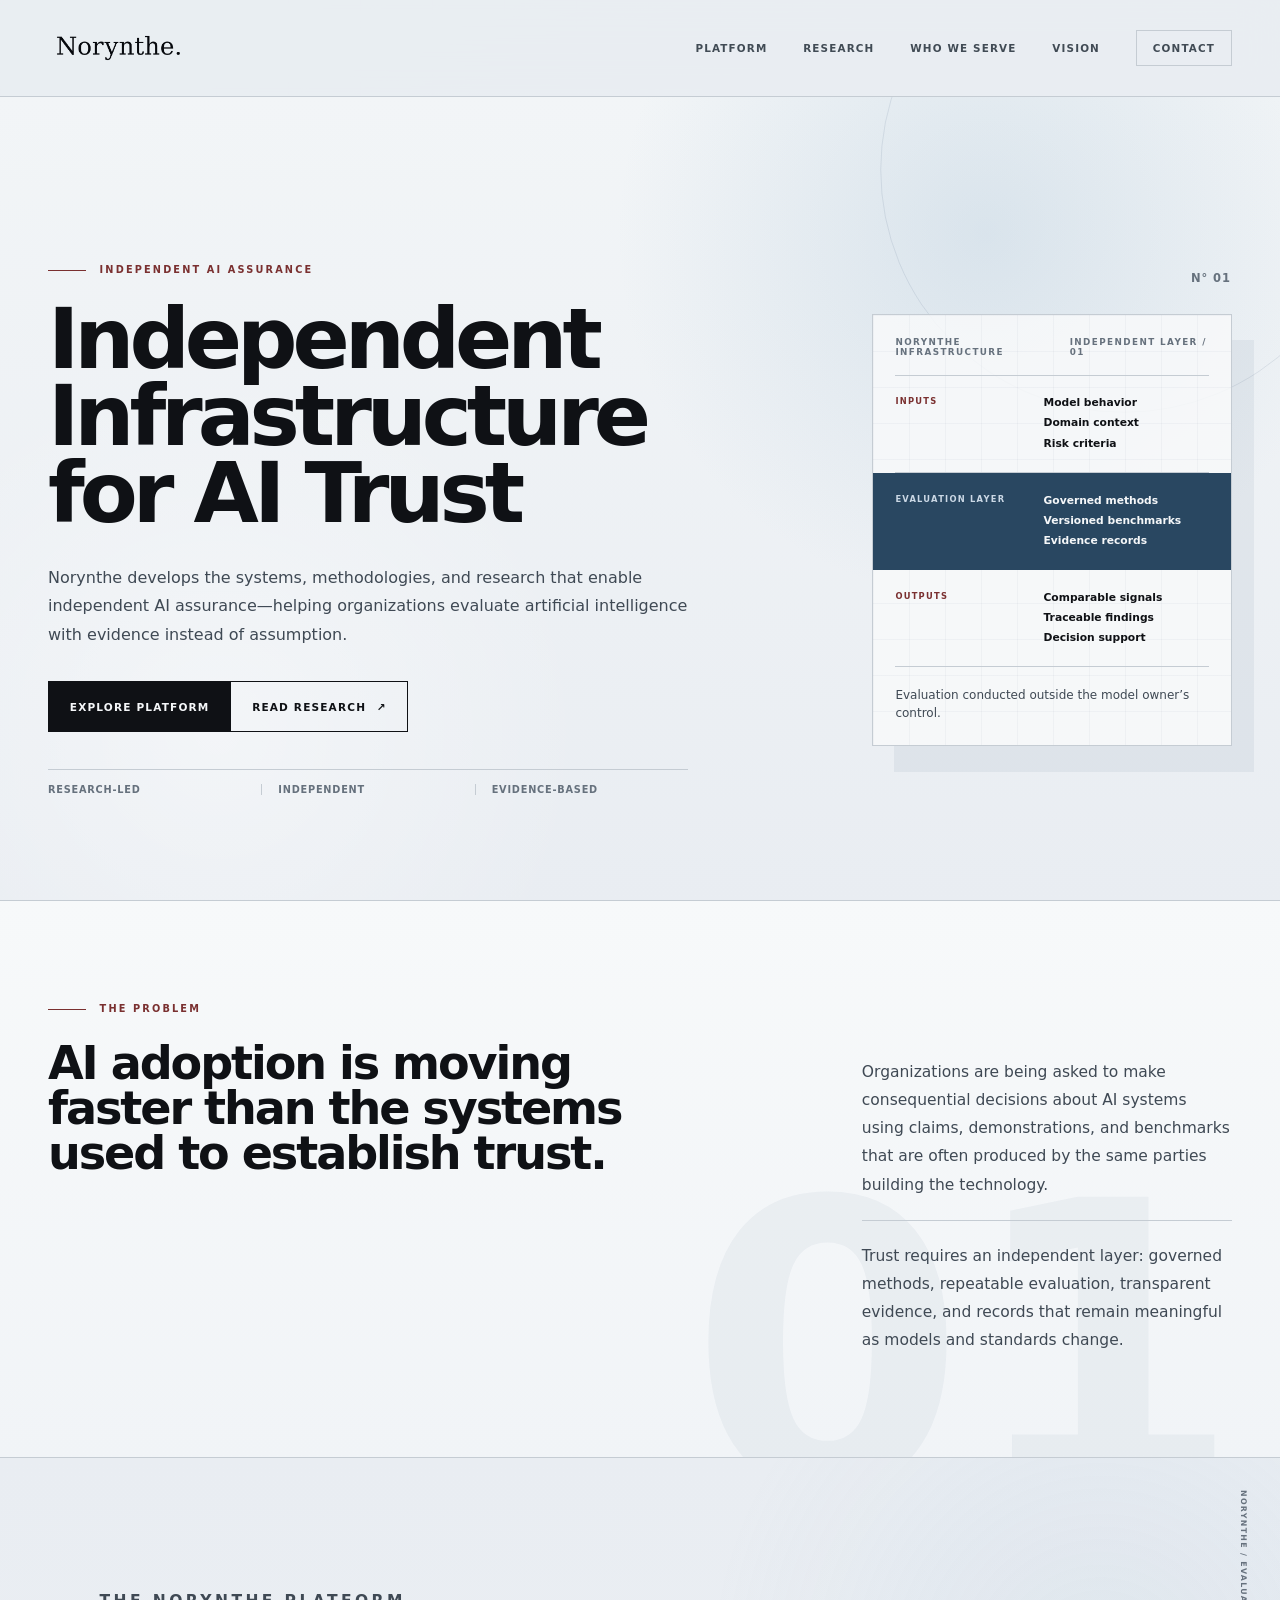
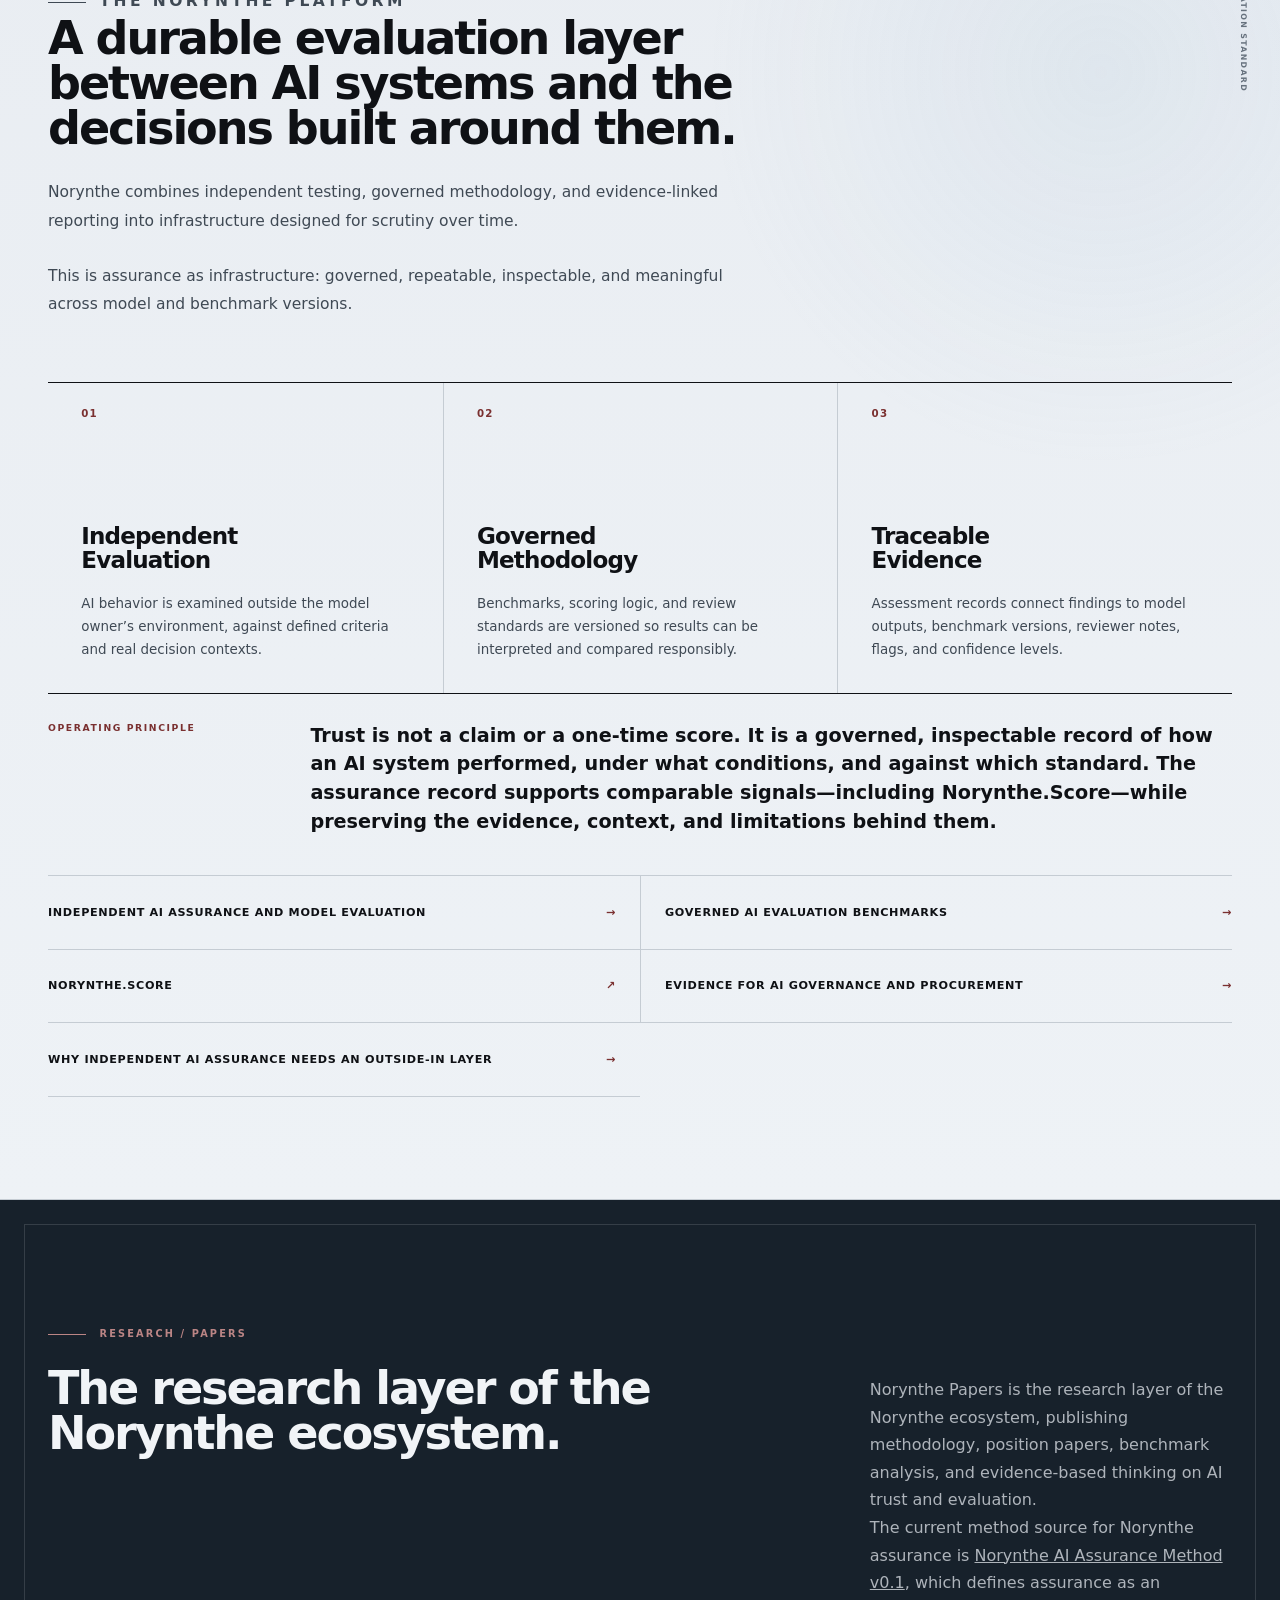
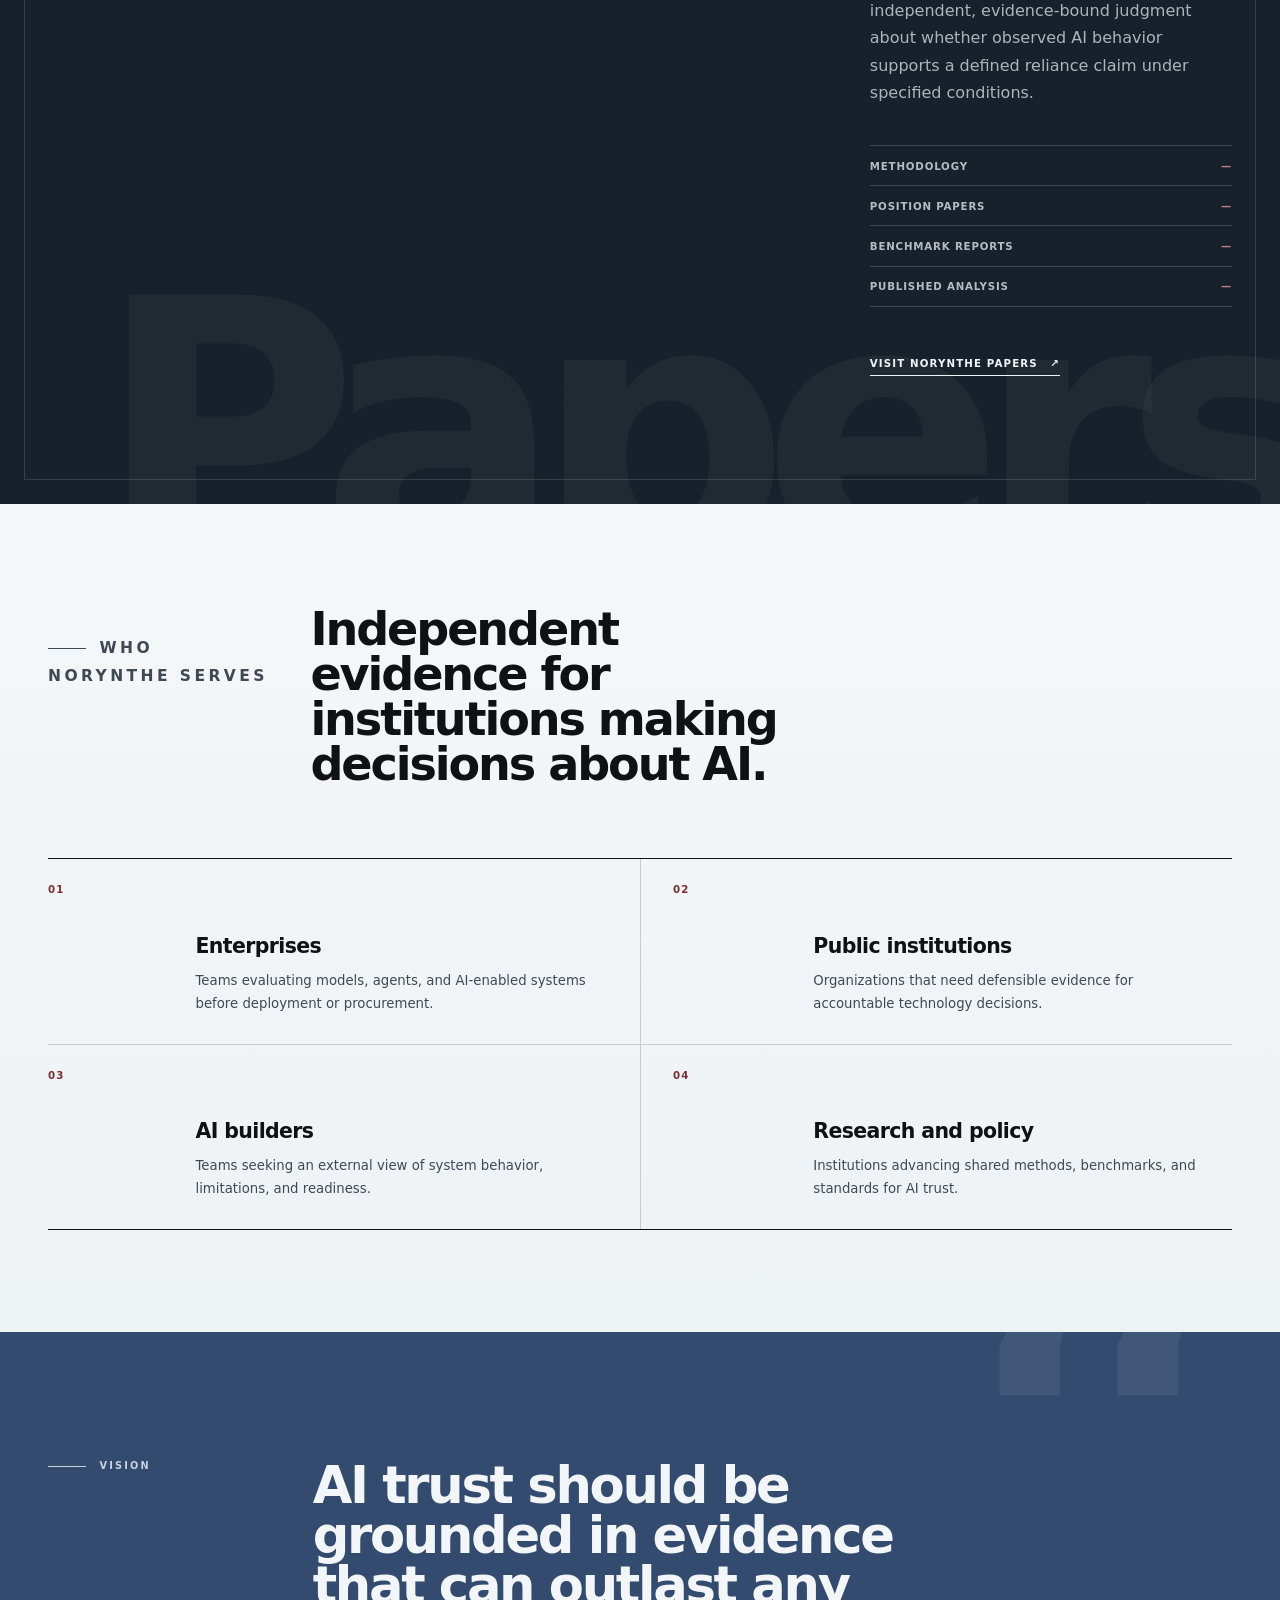
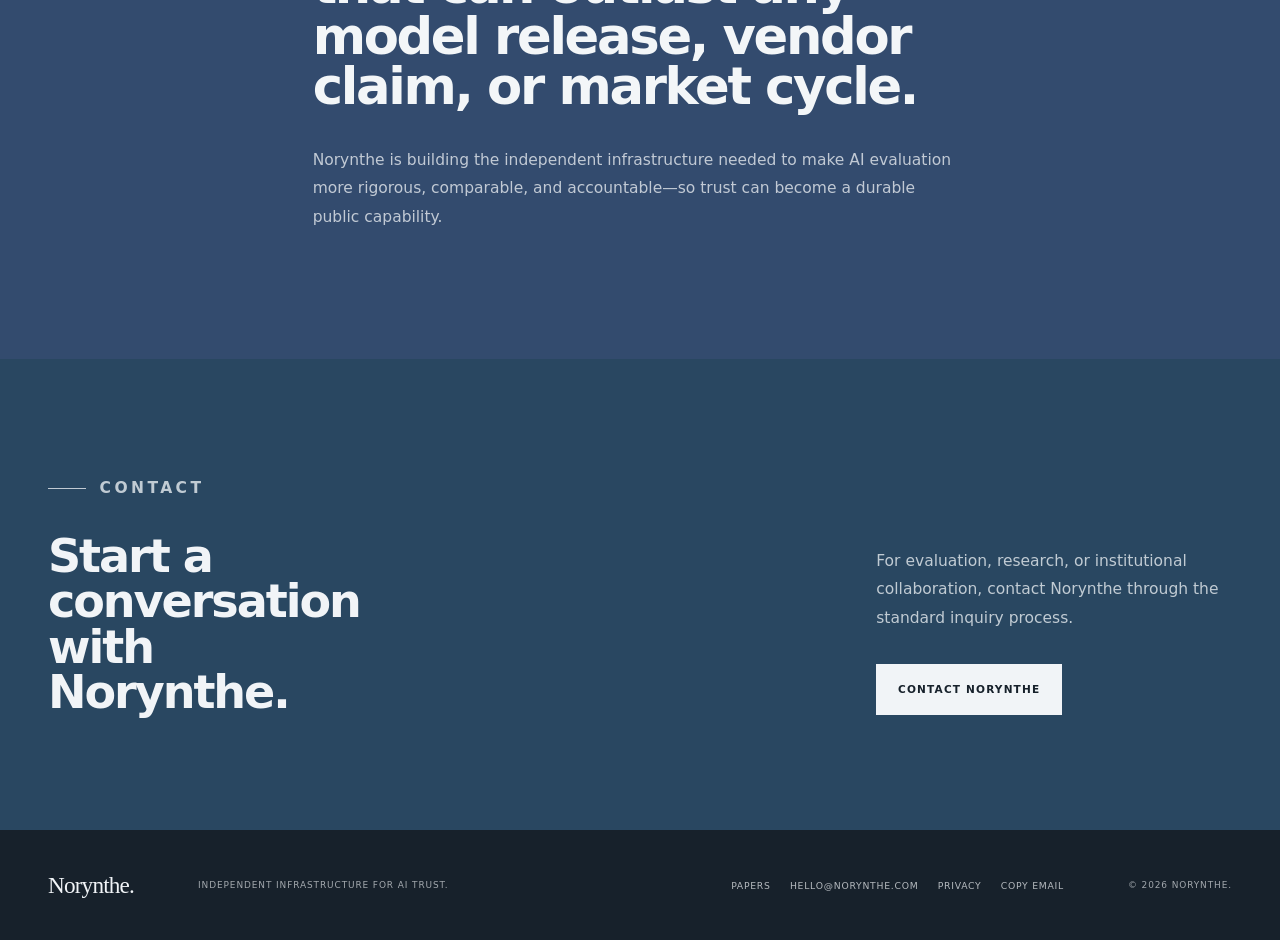
==== commit 26cc40fb: "Update footer year automatically" ====
--- a/index.html
+++ b/index.html
@@ -2823,7 +2823,7 @@
   <link rel="stylesheet" href="norynthe-page-transitions.css">
   <script src="norynthe-page-transitions.js" defer></script>
   <script src="norynthe-analytics.js" defer></script>
-  <script src="norynthe-pulse-tracker.js" defer data-pulse-site="norynthe"></script>
+  <script src="norynthe-pulse-tracker.js?v=20260902-year" defer data-pulse-site="norynthe"></script>
 </head>
 <body class="institutional-home" data-analytics-page="Homepage" data-analytics-site="Main Site" data-analytics-content="Corporate">
   <a class="skip-link" href="#main-content">Skip to content</a>
@@ -3033,7 +3033,7 @@
         <a href="/privacy">Privacy</a>
         <button type="button" id="copy-email">Copy email</button>
       </div>
-      <small>© 2026 Norynthe.</small>
+      <small>© <span data-current-year>2026</span> Norynthe.</small>
     </div>
   </footer>
 
